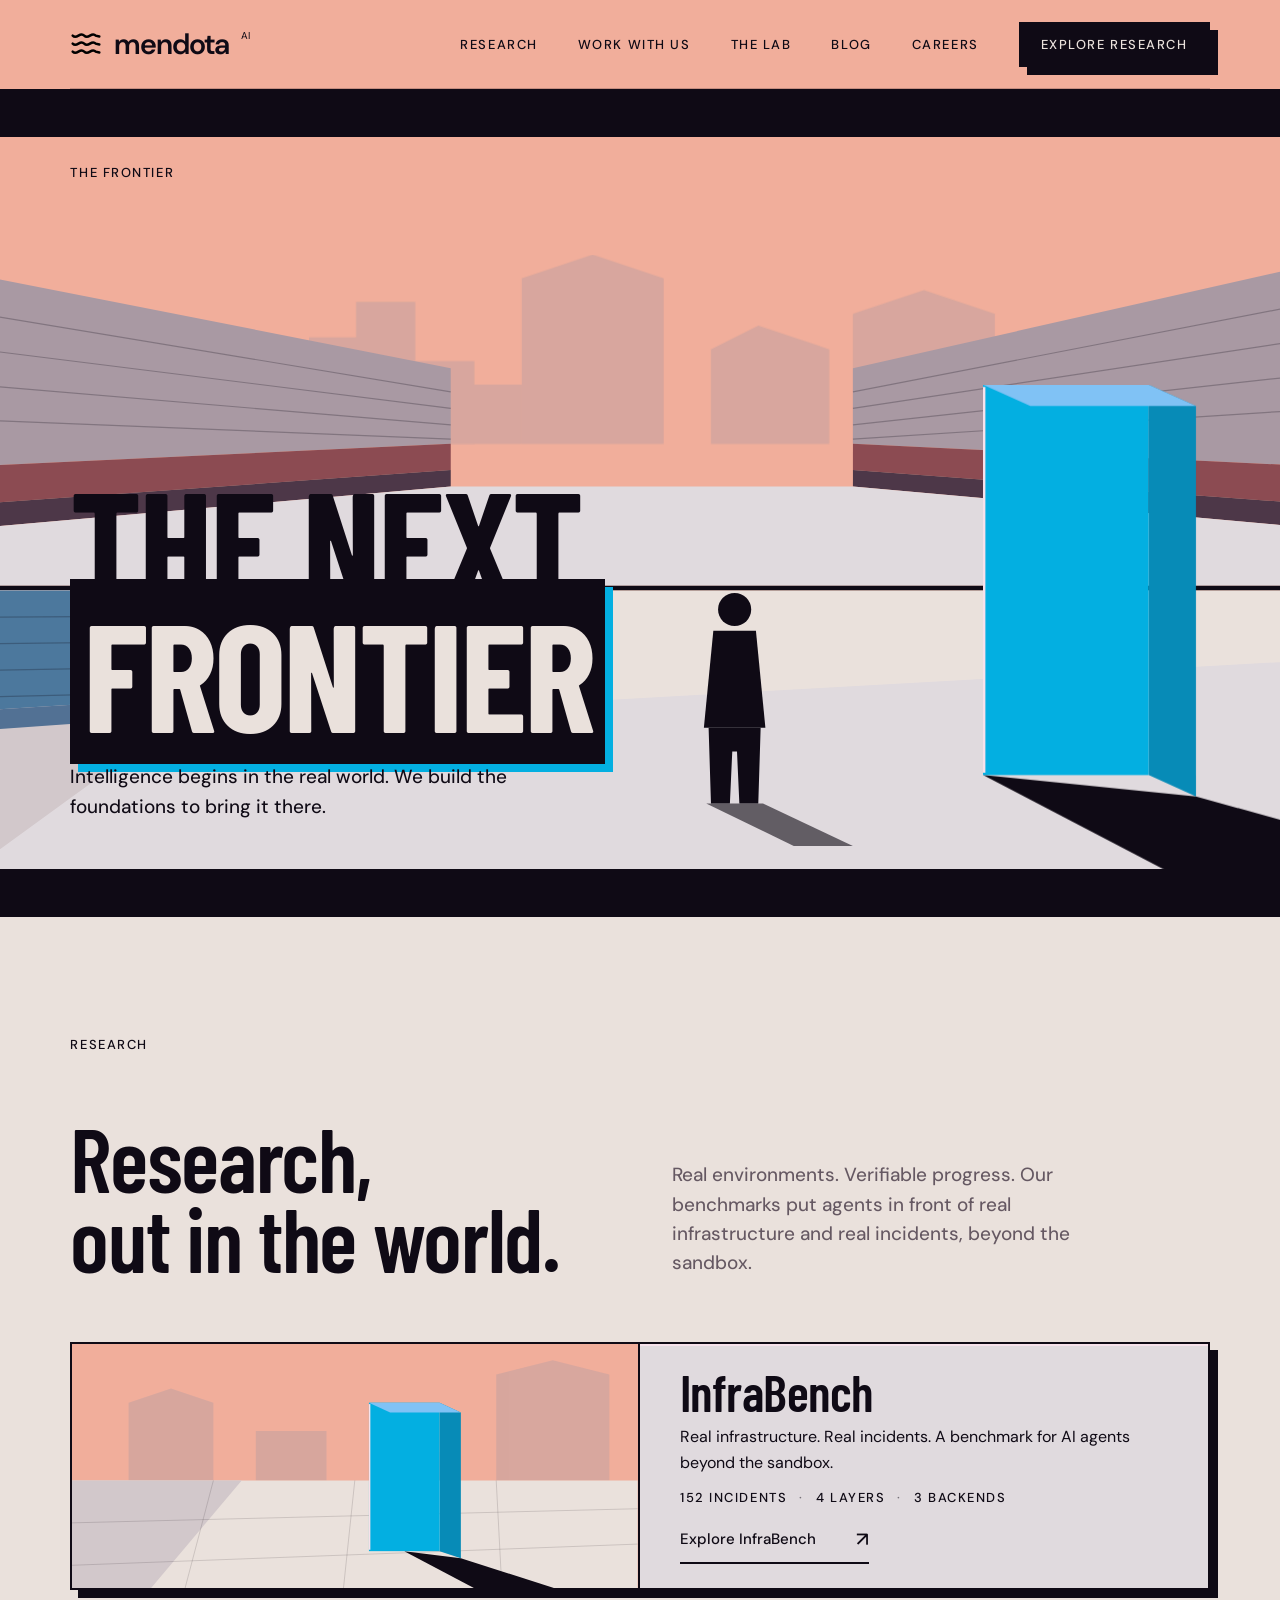
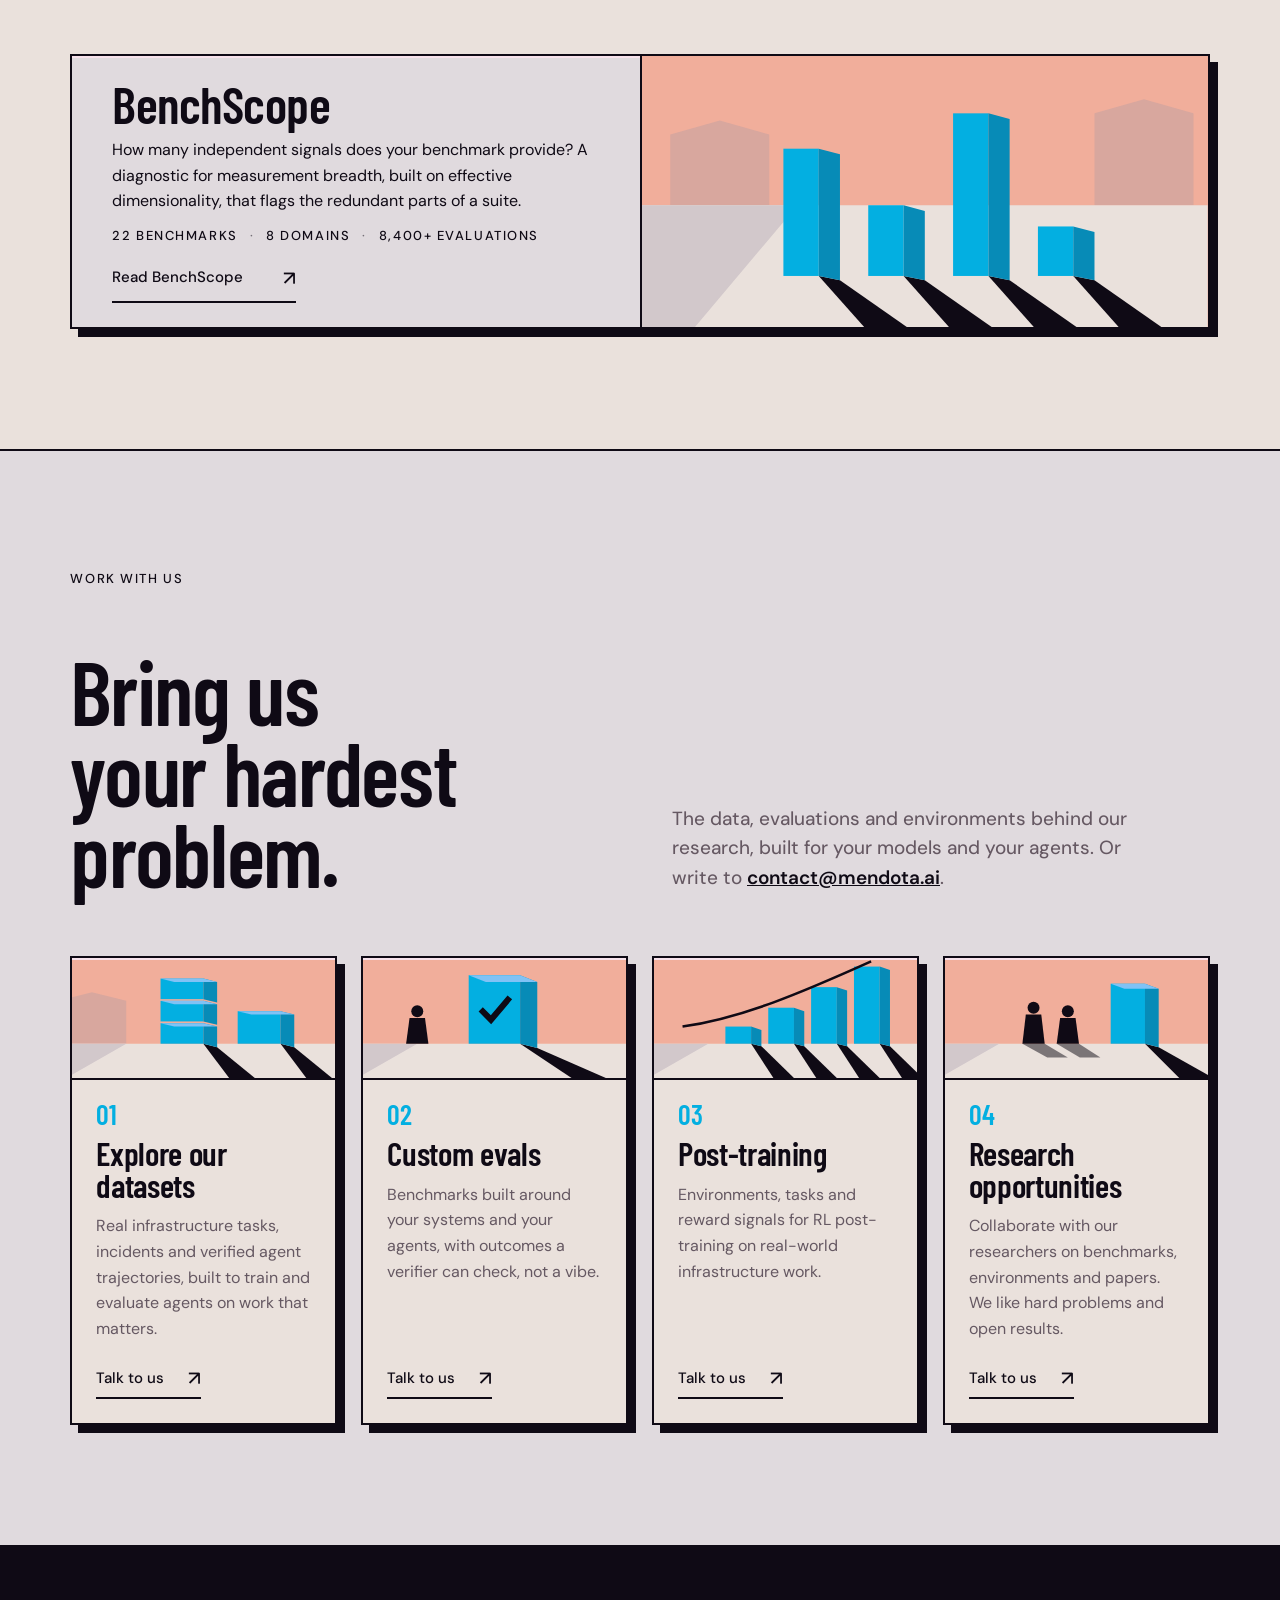
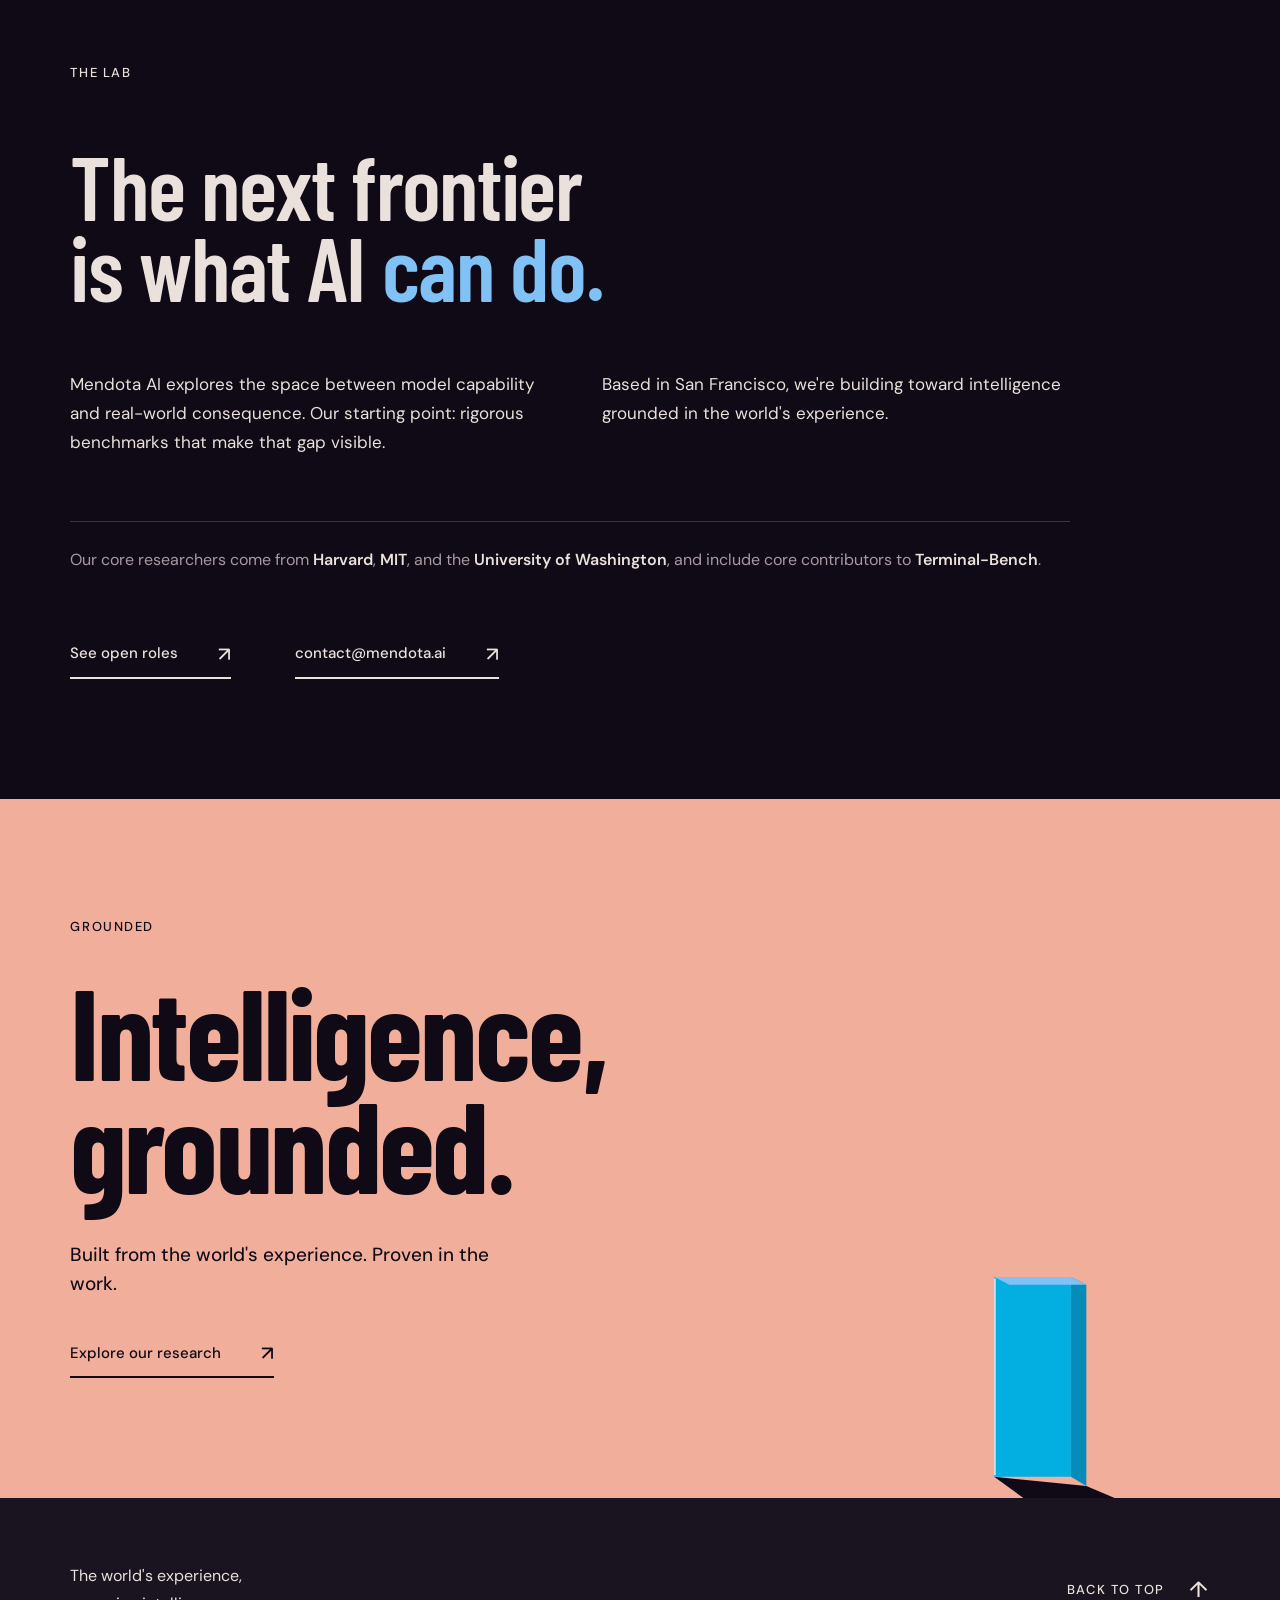
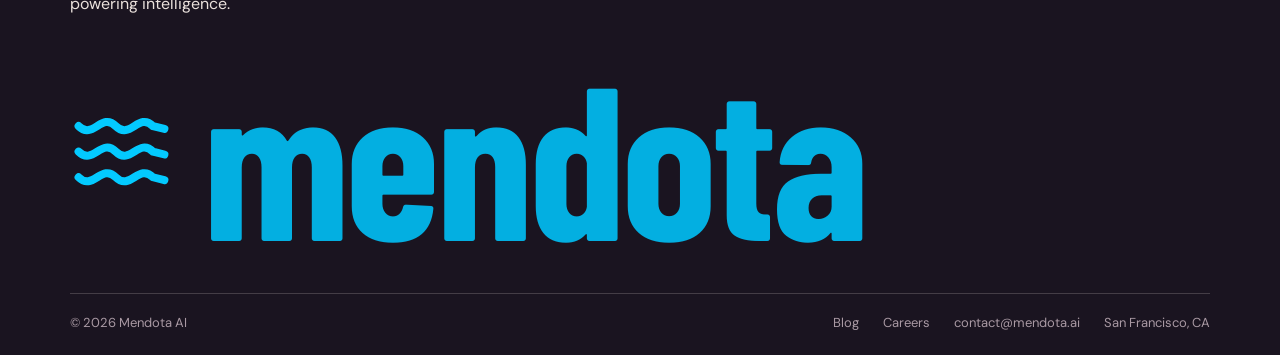
==== index.html @ 13564adf "Blog: add blog section with the Terminal-Bench 4 audit report Add /blog/ (index) and /blog/terminal-" ====
<!doctype html>
<html lang="en">
<head>
  <meta charset="utf-8"><meta name="viewport" content="width=device-width,initial-scale=1">
  <meta name="theme-color" content="#f1ae9b">
  <meta name="description" content="Mendota AI — the world's experience, powering intelligence. Research grounded in real tasks and verifiable outcomes.">
  <title>Mendota AI — The next frontier.</title><link rel="icon" href="logo.svg">
  <link rel="preconnect" href="https://fonts.googleapis.com"><link rel="preconnect" href="https://fonts.gstatic.com" crossorigin>
  <link href="https://fonts.googleapis.com/css2?family=Barlow+Condensed:wght@500;600;700&family=DM+Sans:wght@400;450;500;600&display=swap" rel="stylesheet">
  <link rel="stylesheet" href="styles.css?v=dusk-8"><script src="script.js?v=dusk-1" defer></script>
</head>
<body>
<a class="skip-link" href="#research">Skip to research</a>
<div style="width: 100%; min-height: 100%; background: var(--bone); color: var(--void); font-family: var(--font-sans); display: flex; flex-direction: column;">

  <header style="background: var(--sky); color: var(--void); padding: 0 var(--gutter);">
    <div class="md-header" style="max-width: 1600px; margin: 0 auto;">
      <a class="md-brand" href="#top" aria-label="Mendota AI home"><img src="logo.svg" alt="" width="36" height="32">mendota<span class="md-brand-ai">AI</span></a>
      <nav class="md-nav" aria-label="Main navigation"><a href="#research">Research</a><a href="#work">Work with us</a><a href="#lab">The lab</a><a href="blog/">Blog</a><a href="careers/">Careers</a><a class="md-nav-cta" href="#research"><span class="md-nav-cta-long">Explore </span>research</a></nav>
    </div>
  </header>

  <section class="md-scene" id="top" aria-label="Scene one · The frontier">
    <svg viewBox="0 0 1600 700" preserveAspectRatio="xMidYMid slice" aria-hidden="true">
      <g class="far" data-depth=".15">
        <polygon points="520,300 520,210 560,210 560,180 610,180 610,230 660,230 660,300"/>
        <polygon points="700,300 700,160 760,140 820,160 820,300"/>
        <polygon points="860,300 860,220 900,200 960,220 960,300"/>
        <polygon points="980,300 980,190 1040,170 1100,190 1100,300"/>
        <polygon points="1140,300 1140,240 1200,240 1200,300"/>
        <polygon points="640,300 640,250 700,250 700,300"/>
      </g>
      <polygon class="tier" points="0,110 640,236 640,300 0,330"/>
      <polygon class="tier-shade" points="0,330 640,300 640,322 0,368"/>
      <polygon class="tier-deep" points="0,368 640,322 640,336 0,392"/>
      <polygon class="tier" points="1600,96 980,236 980,300 1600,330"/>
      <polygon class="tier-shade" points="1600,330 980,300 980,322 1600,368"/>
      <polygon class="tier-deep" points="1600,368 980,322 980,336 1600,392"/>
      <g class="grid">
        <line x1="0" y1="150" x2="640" y2="256"/><line x1="0" y1="190" x2="640" y2="270"/><line x1="0" y1="230" x2="640" y2="284"/><line x1="0" y1="270" x2="640" y2="296"/>
        <line x1="1600" y1="136" x2="980" y2="256"/><line x1="1600" y1="176" x2="980" y2="270"/><line x1="1600" y1="216" x2="980" y2="284"/><line x1="1600" y1="256" x2="980" y2="296"/>
      </g>
      <polygon class="wall" points="0,392 640,336 980,336 1600,392 1600,420 0,420"/>
      <polygon class="ink" points="0,420 1600,420 1600,424 0,424"/>
      <polygon class="floor" points="0,424 1600,424 1600,700 0,700"/>
      <polygon class="floor-2" points="0,560 1600,470 1600,700 0,700"/>
      <polygon class="floor-shade" points="0,424 560,424 180,700 0,700"/>
      <polygon class="tile" points="0,424 330,424 330,520 0,540"/>
      <polygon class="tile-shade" points="0,540 330,520 330,536 0,560"/>
      <g class="grid"><line x1="0" y1="448" x2="330" y2="446"/><line x1="0" y1="472" x2="330" y2="468"/><line x1="0" y1="496" x2="330" y2="490"/><line x1="0" y1="520" x2="330" y2="512"/><line x1="82" y1="424" x2="82" y2="545"/><line x1="165" y1="424" x2="165" y2="530"/><line x1="247" y1="424" x2="247" y2="525"/></g>
      <g data-depth=".6"><polygon class="cast" points="1090,580 1270,598 1600,690 1320,700"/>
      <polygon class="mono-shade" points="1230,250 1270,268 1270,598 1230,580"/>
      <rect class="mono" x="1090" y="250" width="140" height="330"/>
      <polygon class="mono-lit" points="1090,250 1230,250 1270,268 1130,268"/>
      <line class="rim" x1="1091" y1="252" x2="1091" y2="578"/></g>
      <g class="ink"><circle cx="880" cy="440" r="14"/><polygon points="862,458 898,458 906,540 854,540"/><polygon points="858,540 902,540 900,604 884,604 882,560 878,560 876,604 860,604"/></g>
      <polygon class="cast" points="856,604 904,604 980,640 930,640" opacity=".6"/>
    </svg>
    <div class="md-scene-label"><span class="md-chapter"><span class="md-chapter-title" style="border-left: 0; padding-left: 0;">The frontier</span></span></div>
    <div class="md-scene-copy"><h1>The next<br><em>frontier</em></h1><p>Intelligence begins in the real world. We build the foundations to bring it there.</p></div>
  </section>

  <section id="research" aria-labelledby="research-title" style="padding: var(--space-6) var(--gutter); background: var(--bone);">
    <div style="max-width: 1600px; margin: 0 auto; display: flex; flex-direction: column; gap: var(--space-5);">
      <span class="md-chapter"><span class="md-chapter-title" style="border-left: 0; padding-left: 0;">Research</span></span>
      <div class="cols" style="align-items: end;">
        <h2 id="research-title" style="margin: 0; font-family: var(--font-display); font-size: clamp(48px, 7vw, 96px); line-height: .9; font-weight: 600; letter-spacing: -.015em;">Research,<br>out in the world.</h2>
        <p style="margin: 0; max-width: 460px; font-size: 19px; line-height: 1.55; font-weight: 450; color: var(--slate);">Real environments. Verifiable progress. Our benchmarks put agents in front of real infrastructure and real incidents, beyond the sandbox.</p>
      </div>
      <article class="md-card md-card-wide" style="display: grid; grid-template-columns: repeat(2, minmax(0, 1fr)); gap: 0; padding: 0; overflow: hidden;">
        <span class="md-card-rim"></span>
        <div style="background: var(--sky); border-right: 2px solid var(--line-strong); min-height: 240px; position: relative;">
          <svg viewBox="0 0 800 420" preserveAspectRatio="xMidYMid slice" aria-hidden="true" style="position: absolute; inset: 0; width: 100%; height: 100%;">
            <g class="far" style="fill: var(--slate-2); opacity: var(--haze);"><polygon points="80,230 80,120 140,100 200,120 200,230"/><polygon points="260,230 260,160 360,160 360,230"/><polygon points="600,230 600,80 680,60 760,80 760,230"/><polygon points="420,230 420,190 520,190 520,230"/></g>
            <polygon style="fill: var(--bone);" points="0,230 800,230 800,420 0,420"/>
            <polygon style="fill: var(--bone-3);" points="0,230 240,230 80,420 0,420"/>
            <g style="stroke: var(--void); stroke-opacity: .2; stroke-width: 1;"><line x1="0" y1="290" x2="800" y2="270"/><line x1="0" y1="350" x2="800" y2="320"/><line x1="200" y1="230" x2="150" y2="420"/><line x1="400" y1="230" x2="380" y2="420"/><line x1="600" y1="230" x2="610" y2="420"/></g>
            <polygon class="cast" style="fill: var(--cast);" points="470,330 550,340 800,420 640,420"/>
            <polygon style="fill: var(--blue-deep);" points="520,120 550,134 550,340 520,330"/>
            <rect style="fill: var(--blue);" x="420" y="120" width="100" height="210"/>
            <polygon style="fill: var(--blue-lit);" points="420,120 520,120 550,134 450,134"/>
            <line style="stroke: var(--rim); stroke-width: 2;" x1="421" y1="122" x2="421" y2="328"/>
          </svg>
        </div>
        <div style="padding: var(--space-3) var(--space-4); display: flex; flex-direction: column; justify-content: center; gap: 0;">
          <h3 style="margin: 0 0 8px; font-size: clamp(36px, 4vw, 52px);">InfraBench</h3>
          <p>Real infrastructure. Real incidents. A benchmark for AI agents beyond the sandbox.</p>
          <p class="md-facts" style="margin: 12px 0 16px;"><span>152 incidents</span><i>·</i><span>4 layers</span><i>·</i><span>3 backends</span></p>
          <a class="md-text-link" href="https://infraben.ch/" style="align-self: flex-start;">Explore InfraBench <span aria-hidden="true">↗&#xFE0E;</span></a>
        </div>
      </article>
      <article class="md-card md-card-wide md-card-flip" style="display: grid; grid-template-columns: repeat(2, minmax(0, 1fr)); gap: 0; padding: 0; overflow: hidden;">
        <span class="md-card-rim"></span>
        <div style="padding: var(--space-3) var(--space-4); display: flex; flex-direction: column; justify-content: center; gap: 0;">
          <h3 style="margin: 0 0 8px; font-size: clamp(36px, 4vw, 52px);">BenchScope</h3>
          <p>How many independent signals does your benchmark provide? A diagnostic for measurement breadth, built on effective dimensionality, that flags the redundant parts of a suite.</p>
          <p class="md-facts" style="margin: 12px 0 16px;"><span>22 benchmarks</span><i>·</i><span>8 domains</span><i>·</i><span>8,400+ evaluations</span></p>
          <a class="md-text-link" href="https://arxiv.org/abs/2603.29357" style="align-self: flex-start;">Read BenchScope <span aria-hidden="true">↗&#xFE0E;</span></a>
        </div>
        <div class="md-card-art" style="margin: 0; height: auto; min-height: 240px; border-bottom: 0; border-left: 2px solid var(--line-strong);">
          <svg viewBox="0 0 800 420" preserveAspectRatio="xMidYMid slice" aria-hidden="true" style="position: absolute; inset: 0;">
            <g class="far"><polygon points="40,230 40,130 110,110 180,130 180,230"/><polygon points="640,230 640,100 710,80 780,100 780,230"/></g>
            <polygon class="floor" points="0,230 800,230 800,420 0,420"/><polygon class="floor-shade" points="0,230 220,230 60,420 0,420"/>
            <polygon class="cast" points="250,330 280,336 400,420 330,420"/><rect class="mono" x="200" y="150" width="50" height="180"/><polygon class="mono-shade" points="250,150 280,158 280,336 250,330"/>
            <polygon class="cast" points="370,330 400,336 520,420 450,420"/><rect class="mono" x="320" y="230" width="50" height="100"/><polygon class="mono-shade" points="370,230 400,238 400,336 370,330"/>
            <polygon class="cast" points="490,330 520,336 640,420 570,420"/><rect class="mono" x="440" y="100" width="50" height="230"/><polygon class="mono-shade" points="490,100 520,108 520,336 490,330"/>
            <polygon class="cast" points="610,330 640,336 760,420 690,420"/><rect class="mono" x="560" y="260" width="50" height="70"/><polygon class="mono-shade" points="610,260 640,268 640,336 610,330"/>
          </svg>
        </div>
      </article>
    </div>
  </section>

  <section id="work" aria-labelledby="work-title" style="padding: var(--space-6) var(--gutter); background: var(--bone-2); border-top: 2px solid var(--line-strong);">
    <div style="max-width: 1600px; margin: 0 auto; display: flex; flex-direction: column; gap: var(--space-5);">
      <span class="md-chapter"><span class="md-chapter-title" style="border-left: 0; padding-left: 0;">Work with us</span></span>
      <div class="cols" style="align-items: end;">
        <h2 id="work-title" style="margin: 0; font-family: var(--font-display); font-size: clamp(48px, 7vw, 96px); line-height: .9; font-weight: 600; letter-spacing: -.015em;">Bring us<br>your hardest problem.</h2>
        <p style="margin: 0; max-width: 460px; font-size: 19px; line-height: 1.55; font-weight: 450; color: var(--slate);">The data, evaluations and environments behind our research, built for your models and your agents. Or write to <a href="mailto:contact@mendota.ai" style="color: var(--void); font-weight: 600;">contact@mendota.ai</a>.</p>
      </div>
      <div class="offers">
        <a class="md-card offer" href="contact/?topic=datasets">
          <div class="md-card-art offer-art"><svg viewBox="0 0 400 140" preserveAspectRatio="xMidYMid slice" aria-hidden="true"><g class="far"><polygon points="30,100 30,50 70,40 110,50 110,100"/></g><polygon class="floor" points="0,100 400,100 400,140 0,140"/><polygon class="floor-shade" points="0,100 110,100 40,140 0,140"/>
  <g><polygon class="cast" points="200,100 216,104 260,140 230,140"/><rect class="mono" x="150" y="76" width="50" height="24"/><polygon class="mono-shade" points="200,76 216,80 216,104 200,100"/><polygon class="mono-lit" points="150,76 200,76 216,80 166,80"/>
  <rect class="mono" x="150" y="50" width="50" height="24"/><polygon class="mono-shade" points="200,50 216,54 216,78 200,74"/><polygon class="mono-lit" points="150,50 200,50 216,54 166,54"/>
  <rect class="mono" x="150" y="24" width="50" height="24"/><polygon class="mono-shade" points="200,24 216,28 216,52 200,48"/><polygon class="mono-lit" points="150,24 200,24 216,28 166,28"/>
  <polygon class="cast" points="290,100 306,104 350,140 320,140"/><rect class="mono" x="240" y="62" width="50" height="38"/><polygon class="mono-shade" points="290,62 306,66 306,104 290,100"/><polygon class="mono-lit" points="240,62 290,62 306,66 256,66"/></g></svg></div>
          <span class="md-card-rim"></span>
          <span class="offer-no">01</span>
          <h3>Explore our datasets</h3>
          <p>Real infrastructure tasks, incidents and verified agent trajectories, built to train and evaluate agents on work that matters.</p>
          <span class="offer-go">Talk to us <span aria-hidden="true">↗&#xFE0E;</span></span>
        </a>
        <a class="md-card offer" href="contact/?topic=evals">
          <div class="md-card-art offer-art"><svg viewBox="0 0 400 140" preserveAspectRatio="xMidYMid slice" aria-hidden="true"><polygon class="floor" points="0,100 400,100 400,140 0,140"/><polygon class="floor-shade" points="0,100 110,100 40,140 0,140"/>
  <polygon class="cast" points="230,100 250,105 330,140 290,140"/><rect class="mono" x="170" y="20" width="60" height="80"/><polygon class="mono-shade" points="230,20 250,28 250,105 230,100"/><polygon class="mono-lit" points="170,20 230,20 250,28 190,28"/>
  <path style="fill:none;stroke:var(--void);stroke-width:7" d="M184 60 L196 72 L218 46"/>
  <g class="ink"><circle cx="110" cy="62" r="7"/><polygon points="101,70 119,70 123,100 97,100"/></g></svg></div>
          <span class="md-card-rim"></span>
          <span class="offer-no">02</span>
          <h3>Custom evals</h3>
          <p>Benchmarks built around your systems and your agents, with outcomes a verifier can check, not a vibe.</p>
          <span class="offer-go">Talk to us <span aria-hidden="true">↗&#xFE0E;</span></span>
        </a>
        <a class="md-card offer" href="contact/?topic=post-training">
          <div class="md-card-art offer-art"><svg viewBox="0 0 400 140" preserveAspectRatio="xMidYMid slice" aria-hidden="true"><polygon class="floor" points="0,100 400,100 400,140 0,140"/><polygon class="floor-shade" points="0,100 110,100 40,140 0,140"/>
  <polygon class="cast" points="160,100 172,103 210,140 186,140"/><rect class="mono" x="130" y="80" width="30" height="20"/><polygon class="mono-shade" points="160,80 172,84 172,103 160,100"/>
  <polygon class="cast" points="210,100 222,103 260,140 236,140"/><rect class="mono" x="180" y="58" width="30" height="42"/><polygon class="mono-shade" points="210,58 222,62 222,103 210,100"/>
  <polygon class="cast" points="260,100 272,103 310,140 286,140"/><rect class="mono" x="230" y="34" width="30" height="66"/><polygon class="mono-shade" points="260,34 272,38 272,103 260,100"/>
  <polygon class="cast" points="310,100 322,103 360,140 336,140"/><rect class="mono" x="280" y="10" width="30" height="90"/><polygon class="mono-shade" points="310,10 322,14 322,103 310,100"/>
  <path style="fill:none;stroke:var(--void);stroke-width:3" d="M80 80 C 150 70, 220 40, 300 4"/></svg></div>
          <span class="md-card-rim"></span>
          <span class="offer-no">03</span>
          <h3>Post-training</h3>
          <p>Environments, tasks and reward signals for RL post-training on real-world infrastructure work.</p>
          <span class="offer-go">Talk to us <span aria-hidden="true">↗&#xFE0E;</span></span>
        </a>
        <a class="md-card offer" href="contact/?topic=research">
          <div class="md-card-art offer-art"><svg viewBox="0 0 400 140" preserveAspectRatio="xMidYMid slice" aria-hidden="true"><polygon class="floor" points="0,100 400,100 400,140 0,140"/><polygon class="floor-shade" points="0,100 110,100 40,140 0,140"/>
  <polygon class="cast" points="280,100 296,104 360,140 320,140"/><rect class="mono" x="240" y="30" width="40" height="70"/><polygon class="mono-shade" points="280,30 296,36 296,104 280,100"/><polygon class="mono-lit" points="240,30 280,30 296,36 256,36"/>
  <g class="ink"><circle cx="150" cy="58" r="7"/><polygon points="141,66 159,66 163,100 137,100"/><circle cx="190" cy="62" r="7"/><polygon points="181,70 199,70 203,100 177,100"/></g>
  <polygon class="cast" points="137,100 163,100 190,116 166,116" opacity=".5"/><polygon class="cast" points="177,100 203,100 228,116 204,116" opacity=".5"/></svg></div>
          <span class="md-card-rim"></span>
          <span class="offer-no">04</span>
          <h3>Research opportunities</h3>
          <p>Collaborate with our researchers on benchmarks, environments and papers. We like hard problems and open results.</p>
          <span class="offer-go">Talk to us <span aria-hidden="true">↗&#xFE0E;</span></span>
        </a>
      </div>
    </div>
  </section>

  <section class="night" id="lab" aria-labelledby="lab-title" style="padding: var(--space-6) var(--gutter); background: var(--bone); color: var(--void);">
    <div style="max-width: 1600px; margin: 0 auto; display: flex; flex-direction: column; gap: var(--space-5);">
      <span class="md-chapter"><span class="md-chapter-title" style="border-left: 0; padding-left: 0;">The lab</span></span>
      <h2 id="lab-title" style="margin: 0; max-width: 1000px; font-family: var(--font-display); font-size: clamp(48px, 7vw, 96px); line-height: .9; font-weight: 600; letter-spacing: -.015em;">The next frontier<br>is what AI <span style="color: var(--blue-lit);">can do.</span></h2>
      <div class="cols" style="max-width: 1000px;">
        <p style="margin: 0; font-size: 17px; line-height: 1.7;">Mendota AI explores the space between model capability and real-world consequence. Our starting point: rigorous benchmarks that make that gap visible.</p>
        <p style="margin: 0; font-size: 17px; line-height: 1.7;">Based in San Francisco, we're building toward intelligence grounded in the world's experience.</p>
      </div>
      <div style="max-width: 1000px; border-top: 1px solid var(--line); padding-top: var(--space-3);">
        <p style="margin: 0; font-size: 16px; line-height: 1.8; color: var(--slate);">Our core researchers come from <strong style="color: var(--void); font-weight: 600;">Harvard</strong>, <strong style="color: var(--void); font-weight: 600;">MIT</strong>, and the <strong style="color: var(--void); font-weight: 600;">University of Washington</strong>, and include core contributors to <strong style="color: var(--void); font-weight: 600;">Terminal-Bench</strong>.</p>
      </div>
      <div class="link-row"><a class="md-text-link" href="careers/">See open roles <span aria-hidden="true">↗&#xFE0E;</span></a><a class="md-text-link" href="mailto:contact@mendota.ai">contact@mendota.ai <span aria-hidden="true">↗&#xFE0E;</span></a></div>
    </div>
  </section>

  <section id="grounded" aria-labelledby="grounded-title" style="padding: var(--space-6) var(--gutter); background: var(--sky); color: var(--void); position: relative; overflow: hidden;">
    <div style="max-width: 1600px; margin: 0 auto; display: flex; flex-direction: column; gap: var(--space-4); position: relative;">
      <span class="md-chapter"><span class="md-chapter-title" style="border-left: 0; padding-left: 0;">Grounded</span></span>
      <h2 id="grounded-title" style="margin: 0; font-family: var(--font-display); font-size: clamp(64px, 10vw, 140px); line-height: .88; font-weight: 700; letter-spacing: -.02em;">Intelligence,<br>grounded.</h2>
      <p style="margin: 0; max-width: 460px; font-size: 19px; line-height: 1.55; font-weight: 450;">Built from the world's experience. Proven in the work.</p>
      <a class="md-text-link" href="#research" style="align-self: flex-start; border-color: var(--void);">Explore our research <span aria-hidden="true">↗&#xFE0E;</span></a>
    </div>
    <svg viewBox="0 0 400 400" aria-hidden="true" style="position: absolute; right: var(--gutter); bottom: -40px; width: clamp(160px, 24vw, 360px); height: auto;">
      <polygon style="fill: var(--void);" points="120,320 240,332 400,400 230,400"/>
      <polygon style="fill: var(--blue-deep);" points="220,60 240,70 240,332 220,320"/>
      <rect style="fill: var(--blue);" x="120" y="60" width="100" height="260"/>
      <polygon style="fill: var(--blue-lit);" points="120,60 220,60 240,70 140,70"/>
      <line style="stroke: var(--rim); stroke-width: 2;" x1="121" y1="62" x2="121" y2="318"/>
    </svg>
  </section>

  <footer style="background: var(--void-2); color: var(--bone-text); padding: var(--space-5) var(--gutter) var(--space-3);">
    <div style="max-width: 1600px; margin: 0 auto; display: flex; flex-direction: column; gap: var(--space-4);">
      <div style="display: flex; flex-wrap: wrap; justify-content: space-between; align-items: center; gap: var(--space-3);">
        <p style="margin: 0; font-size: 16px; line-height: 1.7;">The world's experience,<br>powering intelligence.</p>
        <a href="#top" style="display: inline-flex; align-items: center; gap: 24px; font-size: 13px; font-weight: 500; letter-spacing: .12em; text-transform: uppercase; text-decoration: none;">Back to top <span aria-hidden="true" style="font-size: 22px;">↑</span></a>
      </div>
      <a class="footer-mark" href="#top" aria-label="Mendota AI home" style="display: flex; align-items: center; gap: 30px; width: max-content; max-width: 100%; font-family: var(--font-display); font-size: clamp(80px, 17vw, 260px); line-height: .9; font-weight: 700; letter-spacing: -.02em; color: var(--blue); text-decoration: none;"><img src="logo.svg" alt="" width="36" height="32" style="width: clamp(44px, 8vw, 120px); height: auto; filter: brightness(0) saturate(100%) invert(63%) sepia(75%) saturate(2160%) hue-rotate(152deg) brightness(99%) contrast(104%);">mendota</a>
      <div style="display: flex; flex-wrap: wrap; justify-content: space-between; gap: 16px; border-top: 1px solid #eae1dc33; padding-top: 20px; font-size: 13px; color: var(--slate-2);"><span>© 2026 Mendota AI</span><span class="footer-links"><a href="blog/">Blog</a><a href="careers/">Careers</a><a href="mailto:contact@mendota.ai">contact@mendota.ai</a><span>San Francisco, CA</span></span></div>
    </div>
  </footer>

</div>
</body></html>
---- styles.css ----
/* Mendota AI — 04 · Dusk. Tokens from the design system, then its components, then this page. */
body{margin:0}
:root{--bone:#eae1dc;--bone-2:#e0dade;--bone-3:#d2c8cb;--void:#0f0a15;--bone-text:#eae1dc;--void-2:#1a1420;--slate:#655862;--slate-2:#a999a3;--sky:#f1ae9b;--sky-2:#cfb1b0;--maroon:#8c4b52;--maroon-2:#4d3748;--steel:#4c789d;--steel-2:#527194;--blue:#03afe1;--blue-lit:#80c2f5;--blue-deep:#078bb7;--rim:#f7e2eb;--cast:#0f0a15;--line:#0f0a1533;--line-strong:#0f0a15;--space-1:8px;--space-2:16px;--space-3:24px;--space-4:40px;--space-5:64px;--space-6:120px;--gutter:clamp(24px,5.5vw,100px);--header-height:88px;--letterbox:48px;--focus-offset:4px;--radius-none:0;--shadow-cel:8px 8px 0 #0f0a15;--shadow-cel-lg:16px 16px 0 #0f0a15;--hover-fade:.6;--haze:.35;--font-display:"Barlow Condensed","Arial Narrow",sans-serif;--font-sans:"DM Sans",Arial,sans-serif;--gutter-x:var(--gutter)}
a{color:inherit}a:hover{color:#03afe1}
.md-scene{height:clamp(640px,92vh,860px)}
.md-scene-copy h1{font-size:clamp(64px,11vw,160px)}
.night{--bone:#0f0a15;--bone-2:#1a1420;--bone-3:#2a2230;--void:#eae1dc;--slate:#a999a3;--slate-2:#655862;--sky:#8c4b52;--sky-2:#4d3748;--cast:#03afe1;--line:#eae1dc33;--line-strong:#eae1dc;--shadow-cel:8px 8px 0 #03afe1;--shadow-cel-lg:16px 16px 0 #03afe1}
.cols{display:grid;grid-template-columns:repeat(2,minmax(0,1fr));gap:64px}
@media(max-width:800px){.cols{grid-template-columns:repeat(1,minmax(0,1fr));gap:32px}.md-card-wide{grid-template-columns:repeat(1,minmax(0,1fr))!important}.md-nav>a:not(.md-nav-cta){display:none}.footer-mark{font-size:22vw!important}}

/* ---- design-system components ---- */
/* Mendota AI — Dusk. Hand-written static components; every colour reads a token, every surface is cel-shaded: a lit face, a shadow face, a hard offset shadow, no gradients, no blur, no radius. */
body{margin:0;background:var(--bone);color:var(--void);font-family:var(--font-sans,"DM Sans",Arial,sans-serif);-webkit-font-smoothing:antialiased}
.md-stage{padding:24px 32px;box-sizing:border-box;position:relative}
.md-stage.is-void{background:var(--void-2);color:var(--bone-text)}
.md-stage.is-sky{background:var(--sky);color:var(--void)}
.md-stage a:focus-visible,.md-stage button:focus-visible,.md-stage summary:focus-visible{outline:2px solid currentColor;outline-offset:var(--focus-offset,4px)}
::selection{background:var(--blue);color:var(--void)}

/* BrandLockup */
.md-brand{display:inline-flex;align-items:center;gap:12px;font-size:29px;font-weight:600;letter-spacing:-1px;line-height:1;color:inherit;text-decoration:none}
.md-brand img{width:32px;height:29px;filter:brightness(0) invert(var(--logo-invert,0))}
.md-brand.is-light img{--logo-invert:1}
.md-brand-ai{font-size:10px;font-weight:400;letter-spacing:0;align-self:flex-start;margin-top:1px}

/* ChapterLabel */
.md-chapter{display:inline-flex;align-items:baseline;gap:var(--space-2,16px);font-family:var(--font-sans);text-transform:uppercase}
.md-chapter-no{font-family:var(--font-display,"Barlow Condensed",sans-serif);font-size:28px;line-height:1;font-weight:500;letter-spacing:.08em}
.md-chapter-no b{color:var(--blue);font-weight:inherit}
.md-chapter-title{font-size:13px;line-height:1.2;font-weight:500;letter-spacing:.12em;padding-left:var(--space-2,16px);border-left:2px solid currentColor}

/* TextLink */
.md-text-link{display:inline-flex;align-items:center;gap:var(--space-4,40px);border-bottom:2px solid currentColor;padding:0 0 8px;font-size:15px;line-height:1.5;font-weight:500;color:inherit;text-decoration:none;transition:color .15s}
.md-text-link span{font-size:20px;transition:transform .25s}
.md-text-link:hover{color:var(--blue)}
.md-text-link:hover span{transform:translate(3px,-3px)}
.md-stage.is-sky .md-text-link:hover{color:var(--void);border-color:var(--blue)}

/* SiteHeader */
.md-header{height:var(--header-height,88px);display:flex;align-items:center;justify-content:space-between;position:relative;border-bottom:1px solid var(--line)}
.md-nav{display:flex;align-items:center;gap:var(--space-4,40px);font-size:13px;font-weight:500;letter-spacing:.12em;text-transform:uppercase}
.md-nav>a{padding:12px 0;color:inherit;text-decoration:none;position:relative}
.md-nav>a:hover{opacity:var(--hover-fade,.6)}
.md-nav>a[aria-current]{opacity:1}
.md-nav>a[aria-current]::after{content:'';position:absolute;left:0;right:0;bottom:6px;height:2px;background:var(--blue)}
.md-nav>.md-nav-cta{padding:12px 20px;background:var(--void);color:var(--bone);box-shadow:var(--shadow-cel);border:2px solid var(--line-strong)}
.md-nav>.md-nav-cta:hover{opacity:1;background:var(--blue);color:var(--void);border-color:var(--blue)}
.md-stage.is-void .md-nav>.md-nav-cta{background:var(--blue);color:#0f0a15;border-color:var(--blue);box-shadow:8px 8px 0 var(--blue-deep)}

/* SceneCard */
.md-card{position:relative;background:var(--bone-2);color:var(--void);border:2px solid var(--line-strong);box-shadow:var(--shadow-cel);padding:var(--space-3,24px);box-sizing:border-box}
.md-card.is-void{background:var(--void-2);color:var(--bone-text)}
.md-card.is-steel{background:var(--steel);color:var(--bone-text)}
.md-card.is-sky{background:var(--sky);color:var(--void)}
.md-card-rim{position:absolute;left:0;top:0;right:0;height:2px;background:var(--rim)}
.md-card h3{margin:0 0 12px;font-family:var(--font-display,"Barlow Condensed",sans-serif);font-size:clamp(40px,5vw,64px);line-height:.95;font-weight:600;letter-spacing:-.01em}
.md-card p{margin:0;font-size:16px;line-height:1.6}
.md-card .md-facts{margin:16px 0 24px;font-size:13px;font-weight:500;letter-spacing:.12em;text-transform:uppercase;display:flex;gap:12px;flex-wrap:wrap}
.md-card .md-facts span{white-space:nowrap}.md-card .md-facts i{font-style:normal;opacity:.5}
.md-card-art{margin:-24px -24px 20px;height:160px;position:relative;overflow:hidden;background:var(--sky);border-bottom:2px solid var(--line-strong)}
.md-card-art svg{display:block;width:100%;height:100%}
.md-card-art .far{fill:var(--slate-2);opacity:var(--haze,.35)}
.md-card-art .floor{fill:var(--bone)}
.md-card-art .floor-shade{fill:var(--bone-3)}
.md-card-art .mono{fill:var(--blue)}
.md-card-art .mono-shade{fill:var(--blue-deep)}
.md-card-art .ink{fill:var(--void)}
.md-card-art .cast{fill:var(--cast)}

/* SceneHero */
.md-scene{position:relative;background:var(--sky);color:var(--void);overflow:hidden}
.md-scene::before,.md-scene::after{content:'';position:absolute;left:0;right:0;height:var(--letterbox,48px);background:#0f0a15;z-index:3}
.md-scene::before{top:0}.md-scene::after{bottom:0}
.md-scene svg{display:block;width:100%;height:100%}
.md-scene .far{fill:var(--slate-2);opacity:var(--haze,.35)}
.md-scene .tier{fill:var(--slate-2)}
.md-scene .tier-shade{fill:var(--maroon)}
.md-scene .tier-deep{fill:var(--maroon-2)}
.md-scene .floor{fill:var(--bone)}
.md-scene .floor-2{fill:var(--bone-2)}
.md-scene .floor-shade{fill:var(--bone-3)}
.md-scene .wall{fill:var(--bone-2)}
.md-scene .tile{fill:var(--steel)}
.md-scene .tile-shade{fill:var(--steel-2)}
.md-scene .ink{fill:var(--void)}
.md-scene .cast{fill:var(--cast)}
.md-scene .mono{fill:var(--blue)}
.md-scene .mono-shade{fill:var(--blue-deep)}
.md-scene .mono-lit{fill:var(--blue-lit)}
.md-scene .rim{stroke:var(--rim);stroke-width:2;fill:none}
.md-scene .outline{stroke:var(--line-strong);stroke-width:2;fill:none}
.md-scene .grid{stroke:var(--void);stroke-opacity:.25;stroke-width:1}
.md-scene-copy{position:absolute;left:var(--gutter-x,64px);bottom:calc(var(--letterbox,48px) + 48px);z-index:2;max-width:640px}
.md-scene-copy h1{margin:0;font-family:var(--font-display,"Barlow Condensed",sans-serif);font-size:clamp(72px,12vw,160px);line-height:.86;font-weight:700;letter-spacing:-.02em;text-transform:uppercase}
.md-scene-copy h1 em{font-style:normal;color:var(--bone);background:var(--void);padding:0 .08em;box-shadow:8px 8px 0 var(--blue)}
.md-scene-copy p{margin:24px 0 0;max-width:460px;font-size:19px;line-height:1.55;font-weight:450}
.md-scene-label{position:absolute;top:calc(var(--letterbox,48px) + 24px);left:var(--gutter-x,64px);z-index:2}


/* ---- page ---- */
.skip-link{position:absolute;z-index:30;top:10px;left:12px;background:var(--bone);color:var(--void);padding:14px;transform:translateY(-150%)}.skip-link:focus{transform:none}
.md-scene [data-depth]{will-change:transform}
.md-nav-cta{white-space:nowrap}

.footer-links{display:flex;flex-wrap:wrap;gap:8px 24px}.footer-links a{text-decoration:none}.footer-links a:hover{color:var(--blue)}
.link-row{display:flex;flex-wrap:wrap;gap:var(--space-3) var(--space-5)}

/* ---- careers ---- */
.page-hero{background:var(--sky);color:var(--void);padding:var(--space-5) var(--gutter) var(--space-6);position:relative;overflow:hidden;border-top:var(--letterbox) solid #0f0a15}
.page-hero h1{margin:var(--space-4) 0 0;font-family:var(--font-display);font-size:clamp(64px,10vw,140px);line-height:.88;font-weight:700;letter-spacing:-.02em;text-transform:uppercase}
.page-hero h1 em{font-style:normal;color:var(--bone);background:var(--void);padding:0 .08em;box-shadow:8px 8px 0 var(--blue)}
.page-hero p{margin:var(--space-4) 0 0;max-width:520px;font-size:19px;line-height:1.55;font-weight:450}
.roles{list-style:none;margin:0;padding:0;border-top:2px solid var(--line-strong)}
.role{border-bottom:2px solid var(--line-strong)}
.role a{display:grid;grid-template-columns:minmax(0,2.2fr) minmax(0,1fr) minmax(0,1.2fr) auto;align-items:center;gap:var(--space-3);padding:var(--space-4) var(--space-3);color:inherit;text-decoration:none;transition:background .15s,color .15s}
.role h3{margin:0;font-family:var(--font-display);font-size:clamp(36px,4vw,56px);line-height:.95;font-weight:600;letter-spacing:-.01em}
.role .meta{font-size:13px;font-weight:500;letter-spacing:.12em;text-transform:uppercase}
.role .apply,.apply-form .apply,.jd-side .apply,.jd-hero-apply{display:inline-flex;align-items:center;gap:16px;padding:12px 20px;background:var(--void);color:var(--bone);border:2px solid var(--line-strong);box-shadow:var(--shadow-cel);font-size:13px;font-weight:500;letter-spacing:.12em;text-transform:uppercase;white-space:nowrap;transition:transform .15s,box-shadow .15s}
.role a:hover{background:var(--bone-2);color:var(--void)}
.role a:hover .apply{background:var(--blue);color:var(--void);border-color:var(--blue);transform:translate(-2px,-2px);box-shadow:10px 10px 0 var(--void)}
.role a:focus-visible{outline:2px solid var(--blue);outline-offset:-4px}

/* work with us */
.offers{display:grid;grid-template-columns:repeat(4,minmax(0,1fr));gap:var(--space-3)}
.offer{display:flex;flex-direction:column;color:var(--void);text-decoration:none;background:var(--bone);transition:transform .15s,box-shadow .15s}
.offer:hover{color:var(--void);transform:translate(-3px,-3px);box-shadow:11px 11px 0 var(--blue)}
.offer:focus-visible{outline:2px solid var(--blue);outline-offset:4px}
.offer-art{height:120px}
.md-card-art .mono-lit{fill:var(--blue-lit)}
.offer-no{font-family:var(--font-display);font-size:28px;line-height:1;font-weight:600;color:var(--blue)}
.md-card.offer h3{margin:10px 0 12px;font-size:clamp(30px,2.6vw,40px)}
.md-card.offer p{flex:1;color:var(--slate)}
.offer-go{margin-top:var(--space-3);align-self:flex-start;display:inline-flex;align-items:center;gap:24px;border-bottom:2px solid currentColor;padding-bottom:6px;font-size:15px;font-weight:500}
.offer-go span{font-size:20px;transition:transform .25s}
.offer:hover .offer-go{color:var(--blue)}
.offer:hover .offer-go span{transform:translate(3px,-3px)}
@media(max-width:1100px){.offers{grid-template-columns:repeat(2,minmax(0,1fr))}}

/* apply form */
.apply-wrap{max-width:1600px;margin:0 auto;display:grid;grid-template-columns:minmax(0,1fr) minmax(0,1.3fr);gap:var(--space-5);align-items:start}
.apply-intro h2{margin:var(--space-4) 0 0;font-family:var(--font-display);font-size:clamp(48px,7vw,96px);line-height:.9;font-weight:600;letter-spacing:-.015em}
.apply-intro p{margin:var(--space-3) 0 0;max-width:420px;font-size:17px;line-height:1.7;color:var(--slate)}
.apply-intro p a{color:var(--void);font-weight:600}
.apply-form{display:flex;flex-direction:column;gap:var(--space-3);padding:var(--space-4);background:var(--bone)}
.field-row{display:grid;grid-template-columns:repeat(2,minmax(0,1fr));gap:var(--space-3)}
.field{display:flex;flex-direction:column;gap:10px}
.field>span{font-size:13px;font-weight:500;letter-spacing:.12em;text-transform:uppercase}
.field>span em{font-style:normal;text-transform:none;letter-spacing:0;color:var(--slate);font-weight:450;margin-left:6px}
.field input,.field select,.field textarea{font:inherit;font-size:16px;color:var(--void);background:var(--bone-2);border:2px solid var(--line-strong);border-radius:0;padding:14px 16px;box-sizing:border-box;width:100%;appearance:none;-webkit-appearance:none}
.field select{background-image:linear-gradient(45deg,transparent 50%,var(--void) 50%),linear-gradient(135deg,var(--void) 50%,transparent 50%);background-position:calc(100% - 22px) 50%,calc(100% - 16px) 50%;background-size:6px 6px;background-repeat:no-repeat;padding-right:44px}
.field textarea{resize:vertical;min-height:120px}
.field input:focus,.field select:focus,.field textarea:focus{outline:none;border-color:var(--blue);box-shadow:4px 4px 0 var(--blue)}
.field [aria-invalid="true"]{border-color:var(--maroon);box-shadow:4px 4px 0 var(--maroon)}
.hp{position:absolute;left:-9999px;width:1px;height:1px;overflow:hidden}
.form-foot{display:flex;flex-wrap:wrap;align-items:center;gap:var(--space-3);margin-top:8px}
.apply-form .apply{cursor:pointer;font-family:inherit}
.apply-form .apply:hover{background:var(--blue);color:var(--void);border-color:var(--blue)}
.apply-form .apply:disabled{opacity:.6;cursor:progress}
.form-status{margin:0;font-size:15px;line-height:1.5}
.form-status.is-error{color:var(--maroon)}
.apply-done h3{margin:0 0 12px;font-family:var(--font-display);font-size:clamp(36px,4vw,56px);line-height:.95;font-weight:600}
.apply-done p{margin:0;font-size:17px;line-height:1.7}

/* job description */
.jd-hero{padding-top:var(--space-4);padding-bottom:var(--space-5)}
.jd-hero h1{margin-top:var(--space-4);font-size:clamp(56px,8vw,120px)}
.jd-paren{color:var(--maroon)}
.jd-back{font-size:13px;font-weight:500;letter-spacing:.12em;text-transform:uppercase;text-decoration:none}
.jd-back:hover{color:var(--void);opacity:var(--hover-fade)}
.jd-meta{display:flex;flex-wrap:wrap;gap:8px 14px;font-size:13px!important;font-weight:500!important;letter-spacing:.12em;text-transform:uppercase}
.jd-meta i{font-style:normal;opacity:.5}
.jd-wrap{max-width:1600px;margin:0 auto;display:grid;grid-template-columns:minmax(0,1.6fr) minmax(0,1fr);gap:var(--space-6);align-items:start}
.jd-body{max-width:760px}
.jd-lede{margin:0 0 var(--space-5);font-family:var(--font-display);font-size:clamp(30px,3.2vw,44px);line-height:1.08;font-weight:600;letter-spacing:-.005em}
.jd-sec{border-top:2px solid var(--line-strong);padding:var(--space-3) 0 var(--space-4)}
.jd-sec h2{margin:0 0 var(--space-2);font-size:13px;font-weight:500;letter-spacing:.12em;text-transform:uppercase}
.jd-sec p{margin:0;font-size:17px;line-height:1.7;color:var(--slate)}
.jd-sec p a{color:var(--void);font-weight:600}
.jd-sec ul{margin:0;padding:0;list-style:none;display:flex;flex-direction:column;gap:14px}
.jd-sec li{position:relative;padding-left:28px;font-size:17px;line-height:1.6}
.jd-sec li::before{content:'';position:absolute;left:0;top:.62em;width:12px;height:12px;background:var(--blue);box-shadow:3px 3px 0 var(--void)}
.jd-side{position:sticky;top:var(--space-4)}
.jd-side .md-card{padding:var(--space-4);display:flex;flex-direction:column;gap:var(--space-3)}
.jd-facts{margin:0;display:flex;flex-direction:column;gap:16px}
.jd-facts div{display:flex;flex-direction:column;gap:4px}
.jd-facts dt{font-size:12px;font-weight:500;letter-spacing:.12em;text-transform:uppercase;color:var(--slate)}
.jd-facts dd{margin:0;font-size:18px;font-weight:500}
.jd-side .apply{align-self:flex-start;text-decoration:none}
.jd-side .apply:hover{background:var(--blue);color:var(--void);border-color:var(--blue)}
.jd-hero-apply{display:none!important}
.jd-hero{--art-w:clamp(280px,30vw,460px);--floor:calc(var(--art-w) * 100 / 520);background:linear-gradient(to top,var(--bone-2) calc(var(--floor) - 1px),var(--void) 0,var(--void) calc(var(--floor) + 1px),var(--sky) 0);border-bottom:2px solid var(--void)}
.page-hero.jd-hero{padding-bottom:calc(var(--floor) + var(--space-4))}
.jd-art{position:absolute;right:var(--gutter);bottom:0;width:var(--art-w);height:auto;display:block}
.jd-sec h2 b{font-family:var(--font-display);font-size:30px;line-height:1;font-weight:600;letter-spacing:.02em;color:var(--blue);margin-right:16px;vertical-align:-4px}
.jd-mail{margin:0;font-size:15px;color:var(--slate)}
.jd-mail a{color:var(--void);font-weight:600}

/* ---- phone ---- */
@media(max-width:800px){
  :root{--header-height:72px;--letterbox:16px}
  .md-brand{font-size:24px;gap:8px}
  .md-brand img{width:28px;height:25px}
  .md-nav>.md-nav-cta{padding:10px 14px;font-size:12px;letter-spacing:.08em;box-shadow:4px 4px 0 var(--void)}
  /* hero: copy sits in the open sky, the figure stays visible on the floor below */
  .md-scene-copy{top:calc(var(--letterbox) + 72px);bottom:auto;right:var(--gutter-x)}
  .md-scene-copy p{font-size:17px;margin-top:20px}
  .md-scene-copy h1 em{box-shadow:5px 5px 0 var(--blue)}
  .md-card .md-facts{gap:6px 20px;letter-spacing:.1em}
  .md-card .md-facts i{display:none}
  .role a{grid-template-columns:1fr;gap:12px;padding:var(--space-3) 0}
  .role .apply{justify-self:start;margin-top:8px;box-shadow:4px 4px 0 var(--void)}
  .page-hero{padding-bottom:170px}
  .page-hero h1 em{box-shadow:5px 5px 0 var(--blue)}
  .apply-wrap{grid-template-columns:1fr;gap:var(--space-4)}
  .offers{grid-template-columns:1fr}
  .apply-form{padding:var(--space-3)}
  .field-row{grid-template-columns:1fr}
  .jd-wrap{grid-template-columns:1fr;gap:var(--space-5)}
  .jd-side{position:static}
  .page-hero.jd-hero{padding-bottom:0;background:var(--sky)}
  .jd-art{position:static;width:calc(100% + 2 * var(--gutter));max-width:none;margin:var(--space-4) calc(-1 * var(--gutter)) 0}
  .jd-hero-apply{display:inline-flex!important;margin-top:var(--space-3);text-decoration:none}
  .jd-side .md-card{padding:var(--space-3)}
  .md-card-flip>.md-card-art{order:-1;border-left:0!important;border-bottom:2px solid var(--line-strong)!important}
}
@media(max-width:400px){.md-nav-cta-long{display:none}}
@media(prefers-reduced-motion:reduce){.md-scene [data-depth]{transform:none!important}}

/* ---- blog ---- */
@media(max-width:1100px){.md-nav{gap:var(--space-3)}}
.posts{list-style:none;margin:0;padding:0;border-top:2px solid var(--line-strong)}
.post-row{border-bottom:2px solid var(--line-strong)}
.post-row a{display:grid;grid-template-columns:minmax(0,3fr) minmax(0,1fr) auto;align-items:center;gap:var(--space-4);padding:var(--space-4) var(--space-3);color:inherit;text-decoration:none;transition:background .15s}
.post-row h3{margin:0 0 12px;font-family:var(--font-display);font-size:clamp(34px,3.6vw,52px);line-height:.98;font-weight:600;letter-spacing:-.01em}
.post-row p{margin:0;max-width:720px;font-size:17px;line-height:1.6;color:var(--slate)}
.post-row .meta{font-size:13px;font-weight:500;letter-spacing:.12em;text-transform:uppercase;display:flex;flex-direction:column;gap:6px}
.post-row .apply{display:inline-flex;align-items:center;gap:16px;padding:12px 20px;background:var(--void);color:var(--bone);border:2px solid var(--line-strong);box-shadow:var(--shadow-cel);font-size:13px;font-weight:500;letter-spacing:.12em;text-transform:uppercase;white-space:nowrap;transition:transform .15s,box-shadow .15s}
.post-row a:hover{background:var(--bone-2);color:var(--void)}
.post-row a:hover .apply{background:var(--blue);color:var(--void);border-color:var(--blue);transform:translate(-2px,-2px);box-shadow:10px 10px 0 var(--void)}
.post-row a:focus-visible{outline:2px solid var(--blue);outline-offset:-4px}

/* report page */
.post-hero{padding-top:var(--space-4);padding-bottom:var(--space-5);border-bottom:2px solid var(--void)}
.post-hero h1{margin-top:var(--space-4);max-width:1100px;font-size:clamp(46px,6.4vw,104px);line-height:.92;text-transform:none}
.post-hero .post-dek{max-width:680px}
.post-wrap{max-width:1600px;margin:0 auto;display:grid;grid-template-columns:minmax(0,1.9fr) minmax(0,1fr);gap:var(--space-5) var(--space-6);align-items:start}
.post{min-width:0;max-width:820px}
.post>*+*{margin-top:var(--space-3)}
.post p,.post li{font-size:17px;line-height:1.7}
.post p{margin-bottom:0}
.post a{color:var(--void);font-weight:600;text-decoration-thickness:2px;text-underline-offset:3px}
.post a:hover{color:var(--blue-deep)}
.post-lede{font-family:var(--font-display);font-size:clamp(28px,3vw,40px)!important;line-height:1.1!important;font-weight:600;letter-spacing:-.005em}
.post h2{margin:var(--space-5) 0 0;padding-top:var(--space-3);border-top:2px solid var(--line-strong);font-family:var(--font-display);font-size:clamp(34px,3.6vw,48px);line-height:1;font-weight:600;letter-spacing:-.01em;text-wrap:balance}
.post h3{margin:var(--space-4) 0 0;font-size:13px;font-weight:600;letter-spacing:.12em;text-transform:uppercase}
.post ul,.post ol{margin-bottom:0;padding-left:0;list-style:none;display:flex;flex-direction:column;gap:12px}
.post ul>li{position:relative;padding-left:28px}
.post ul>li::before{content:'';position:absolute;left:0;top:.62em;width:10px;height:10px;background:var(--blue);box-shadow:3px 3px 0 var(--void)}
.post ol{counter-reset:n}
.post ol>li{position:relative;padding-left:44px;counter-increment:n}
.post ol>li::before{content:counter(n,decimal-leading-zero);position:absolute;left:0;top:-.08em;font-family:var(--font-display);font-size:26px;font-weight:600;color:var(--blue-deep)}
.post code{font-family:ui-monospace,"SF Mono",Menlo,Consolas,monospace;font-size:.86em;background:var(--bone-2);border:1px solid var(--line);padding:1px 5px;overflow-wrap:anywhere}
.post .muted{color:var(--slate)}
.post-stats{display:grid;grid-template-columns:repeat(3,minmax(0,1fr));gap:var(--space-3)}
.post-stat{background:var(--bone-2);border:2px solid var(--line-strong);box-shadow:var(--shadow-cel);padding:var(--space-3)}
.post-stat b{display:block;font-family:var(--font-display);font-size:clamp(56px,6vw,88px);line-height:.9;font-weight:700;letter-spacing:-.02em;font-variant-numeric:tabular-nums}
.post-stat span{display:block;margin-top:10px;font-size:13px;font-weight:500;letter-spacing:.12em;text-transform:uppercase}
.post-stat small{display:block;margin-top:8px;font-size:14px;line-height:1.5;color:var(--slate)}
.post-stat.is-refused{background:var(--maroon);color:var(--bone-text)}.post-stat.is-refused small{color:var(--rim)}
.post-stat.is-accepted{background:var(--steel);color:var(--bone-text)}.post-stat.is-accepted small{color:var(--rim)}
.post-scroll{overflow-x:auto;border:2px solid var(--line-strong);background:var(--bone)}
.post-table{width:100%;border-collapse:collapse;font-size:15px;line-height:1.5;font-variant-numeric:tabular-nums}
.post-table th{padding:12px 14px;text-align:left;font-size:12px;font-weight:600;letter-spacing:.12em;text-transform:uppercase;background:var(--void);color:var(--bone-text);white-space:nowrap}
.post-table td{padding:12px 14px;border-top:1px solid var(--line);vertical-align:top}
.post-table td.num,.post-table th.num{text-align:right;white-space:nowrap}
.post-table tbody tr:nth-child(even){background:var(--bone-2)}
.post-table td:first-child{font-weight:600}
.post-table td code{overflow-wrap:normal;word-break:normal;font-size:.82em;background:none;border:0;padding:0}
.post-table.is-tasks td:first-child{width:150px}
.post-table.is-tasks{min-width:680px;font-size:14px}
.post-table.is-tasks td,.post-table.is-tasks th{padding:10px 10px}
.post-table.is-tasks td:nth-child(4){white-space:nowrap}
.post-wide{grid-column:1/-1;min-width:0;max-width:1180px}
.pill{display:inline-block;padding:2px 9px;border:2px solid var(--line-strong);font-size:11px;font-weight:600;letter-spacing:.1em;text-transform:uppercase;white-space:nowrap;background:var(--bone)}
.pill.is-refused{background:var(--maroon);color:var(--bone-text)}
.pill.is-doubtful{background:var(--sky)}
.pill.is-accepted{background:var(--steel);color:var(--bone-text)}
.bars{display:flex;flex-direction:column;gap:14px;margin-bottom:0}
.bar{display:grid;grid-template-columns:minmax(0,15em) minmax(0,1fr) 3ch;align-items:center;gap:var(--space-2);font-size:15px;line-height:1.35}
.bar-track{height:22px;background:var(--bone-2);border:2px solid var(--line-strong)}
.bar-fill{display:block;height:100%;background:var(--blue);border-right:2px solid var(--line-strong)}
.bar-fill.is-maroon{background:var(--maroon)}.bar-fill.is-steel{background:var(--steel)}.bar-fill.is-sky{background:var(--sky)}
.bar b{font-family:var(--font-display);font-size:24px;font-weight:600;text-align:right;font-variant-numeric:tabular-nums}
.post figure{margin-left:0;margin-right:0;margin-bottom:0}
.post figcaption{margin-top:12px;font-size:14px;line-height:1.5;color:var(--slate)}
.post-case{background:var(--bone-2);border:2px solid var(--line-strong);padding:var(--space-3)}
.post-case>*+*{margin-top:12px}
.post-case h4{margin:0;font-family:var(--font-display);font-size:28px;line-height:1;font-weight:600}
.post-case h4 code{font-size:.8em}
.post-case p{font-size:16px!important;line-height:1.6!important;margin:0}
.post-case .tag{font-size:12px!important;font-weight:600;letter-spacing:.12em;text-transform:uppercase;color:var(--slate)}
.post-side{position:sticky;top:var(--space-4);display:flex;flex-direction:column;gap:var(--space-4)}
.post-side .md-card{padding:var(--space-4);display:flex;flex-direction:column;gap:var(--space-3)}
.post-side .jd-facts dd{font-size:16px;line-height:1.45}
.post-side code{font-family:ui-monospace,"SF Mono",Menlo,Consolas,monospace;font-size:.86em}
.post-toc{margin:0;padding:0;list-style:none;display:flex;flex-direction:column;gap:10px;font-size:15px}
.post-toc a{text-decoration:none;border-bottom:1px solid var(--line)}
.post-toc a:hover{color:var(--blue-deep);border-color:var(--blue-deep)}
@media(max-width:1000px){.post-wrap{grid-template-columns:1fr}.post-side{position:static;order:-1}.post-side .toc-card{display:none}}
@media(max-width:800px){
  .post-row a{grid-template-columns:1fr;gap:16px;padding:var(--space-3) 0}
  .post-row .meta{flex-direction:row;flex-wrap:wrap;gap:6px 16px}
  .post-row .apply{justify-self:start;box-shadow:4px 4px 0 var(--void)}
  .page-hero.post-hero{padding-bottom:var(--space-4)}
  .post-stats{grid-template-columns:1fr}
  .bar{grid-template-columns:minmax(0,1fr) 3ch;row-gap:6px}
  .bar>span:first-child{grid-column:1/-1}
  .post-side .md-card{padding:var(--space-3)}
}
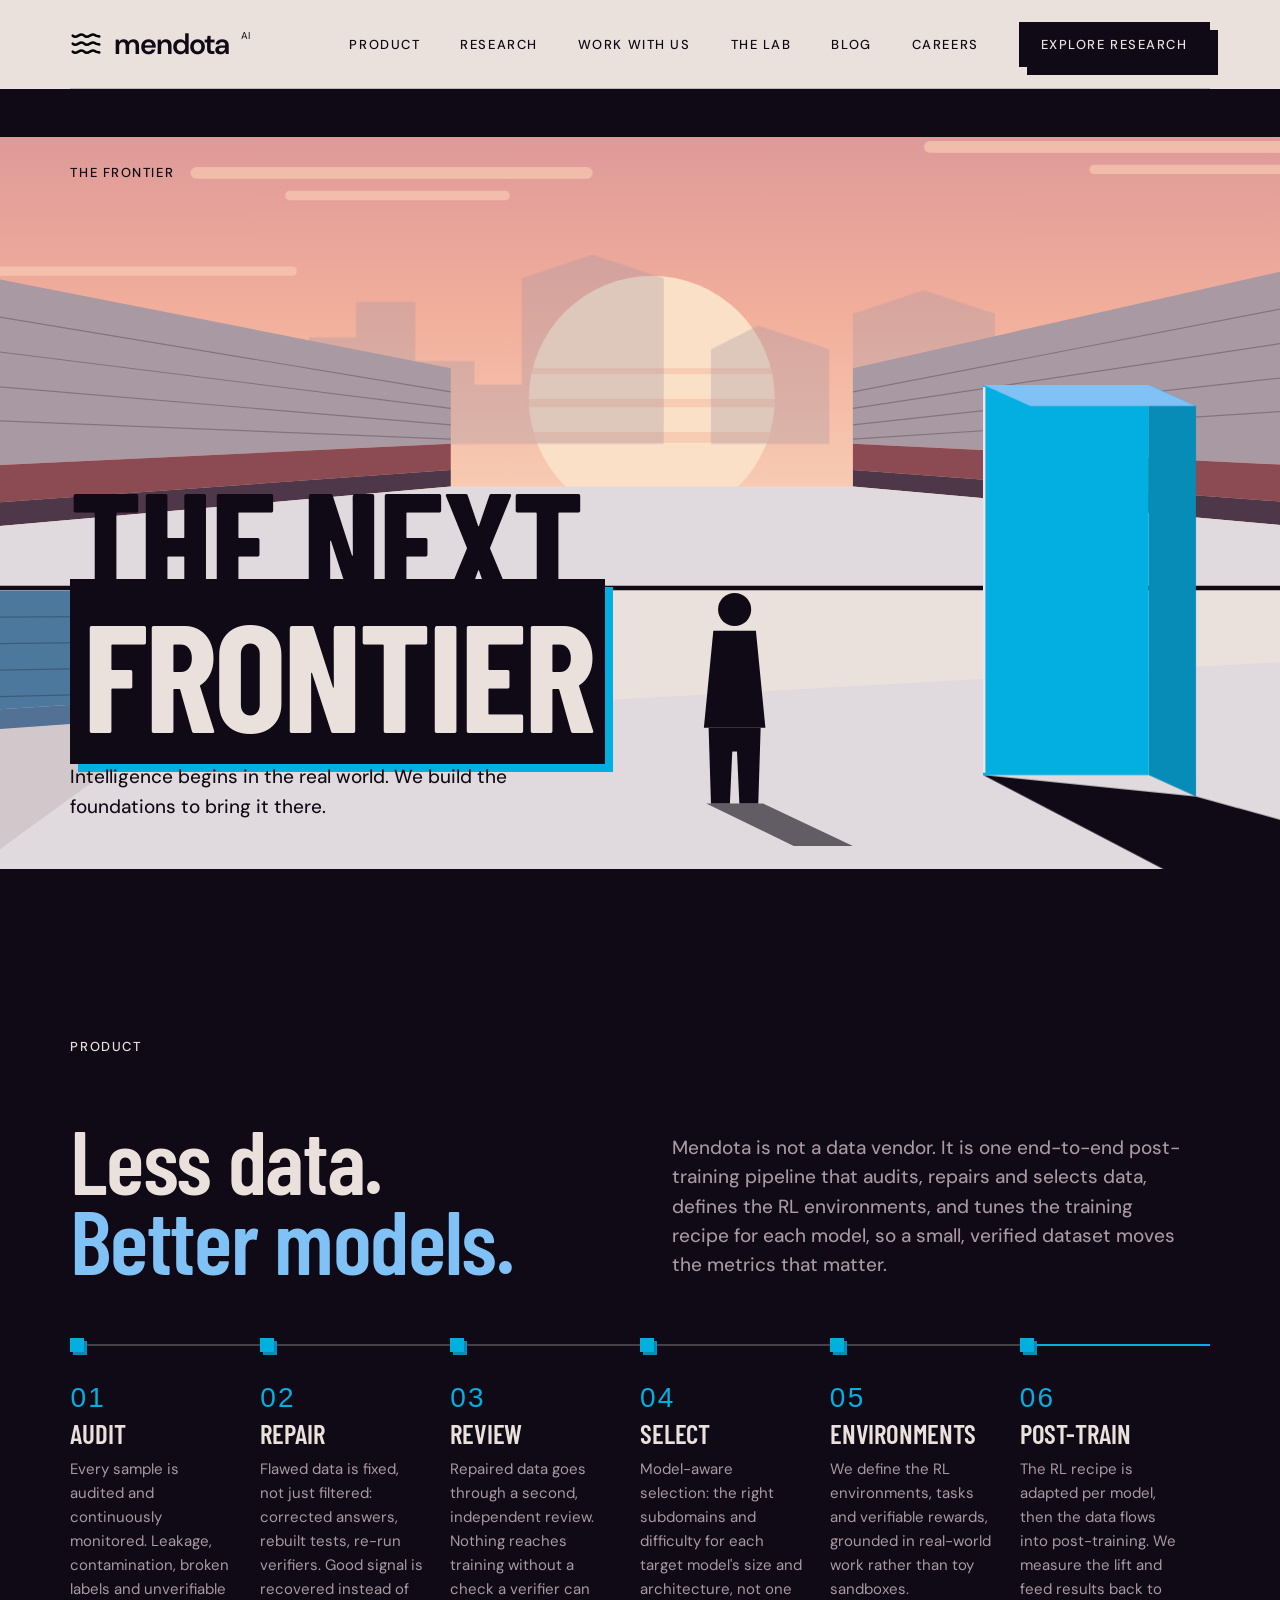
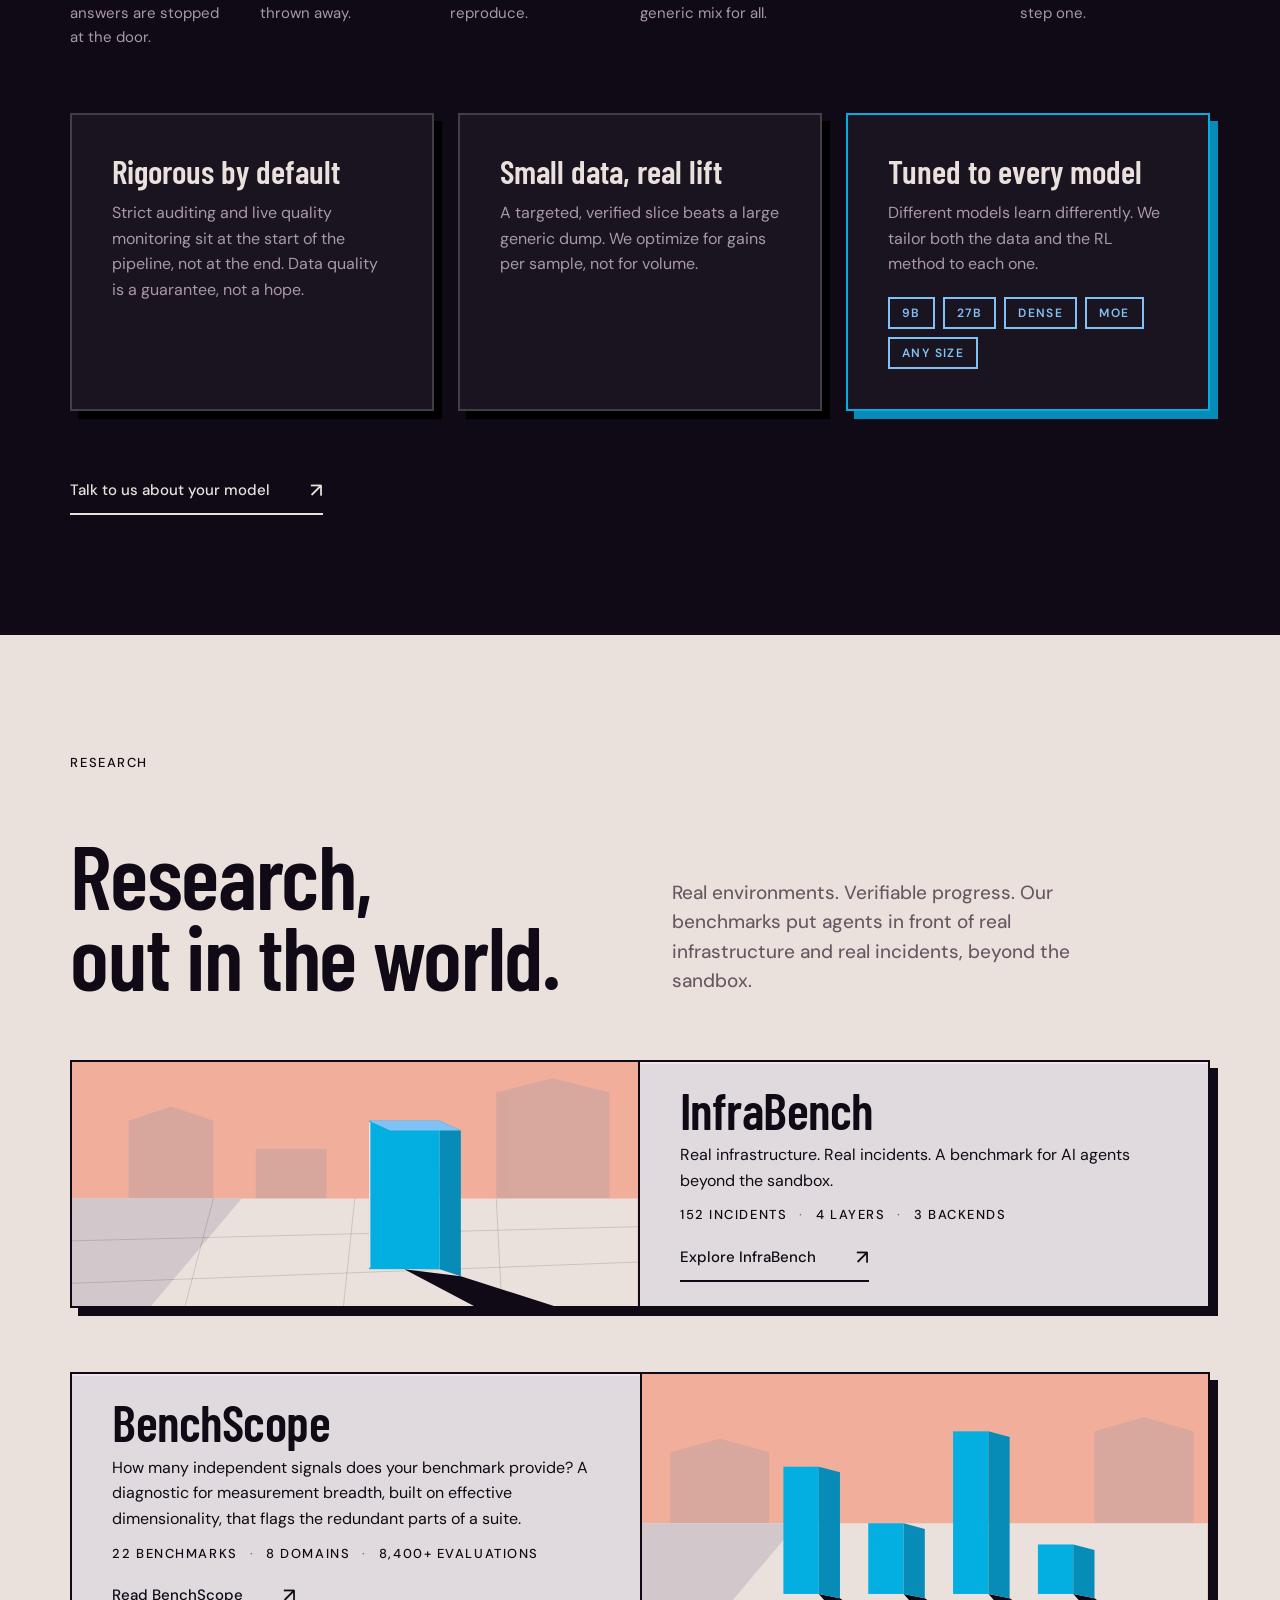
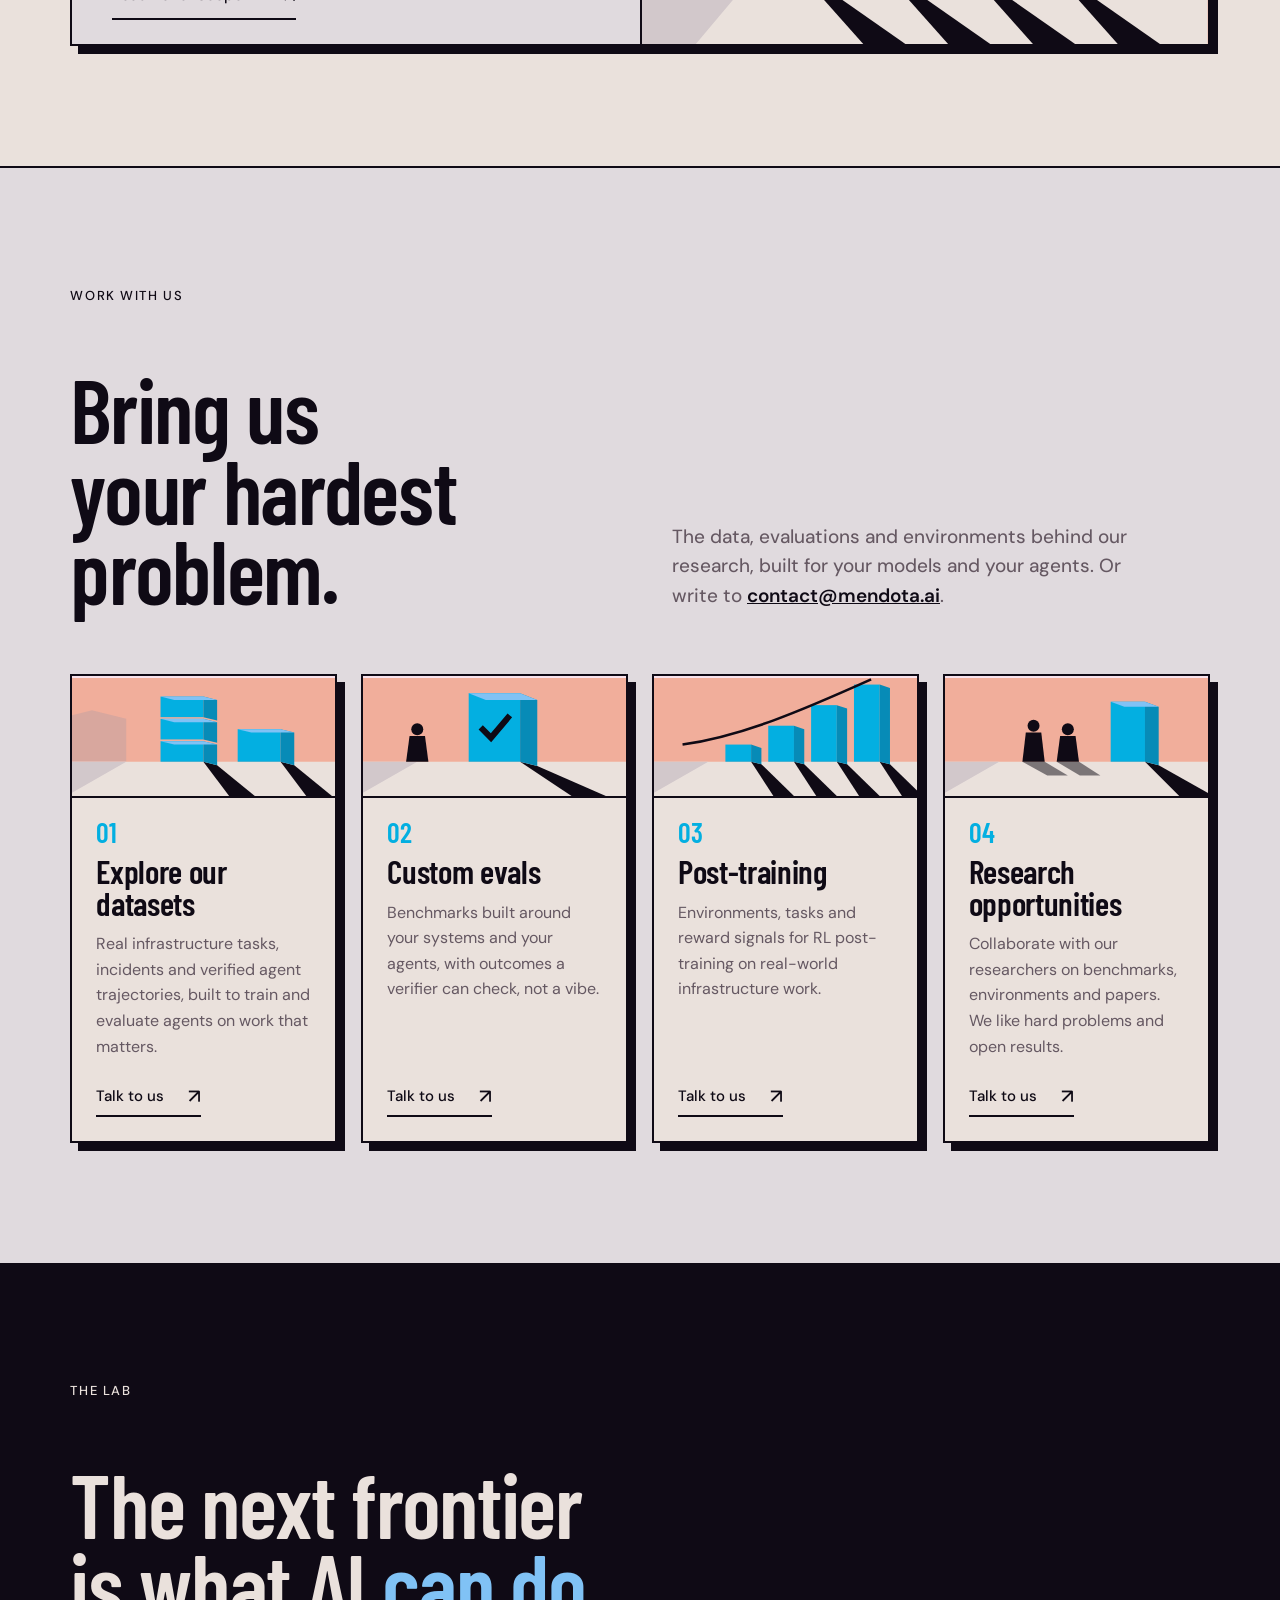
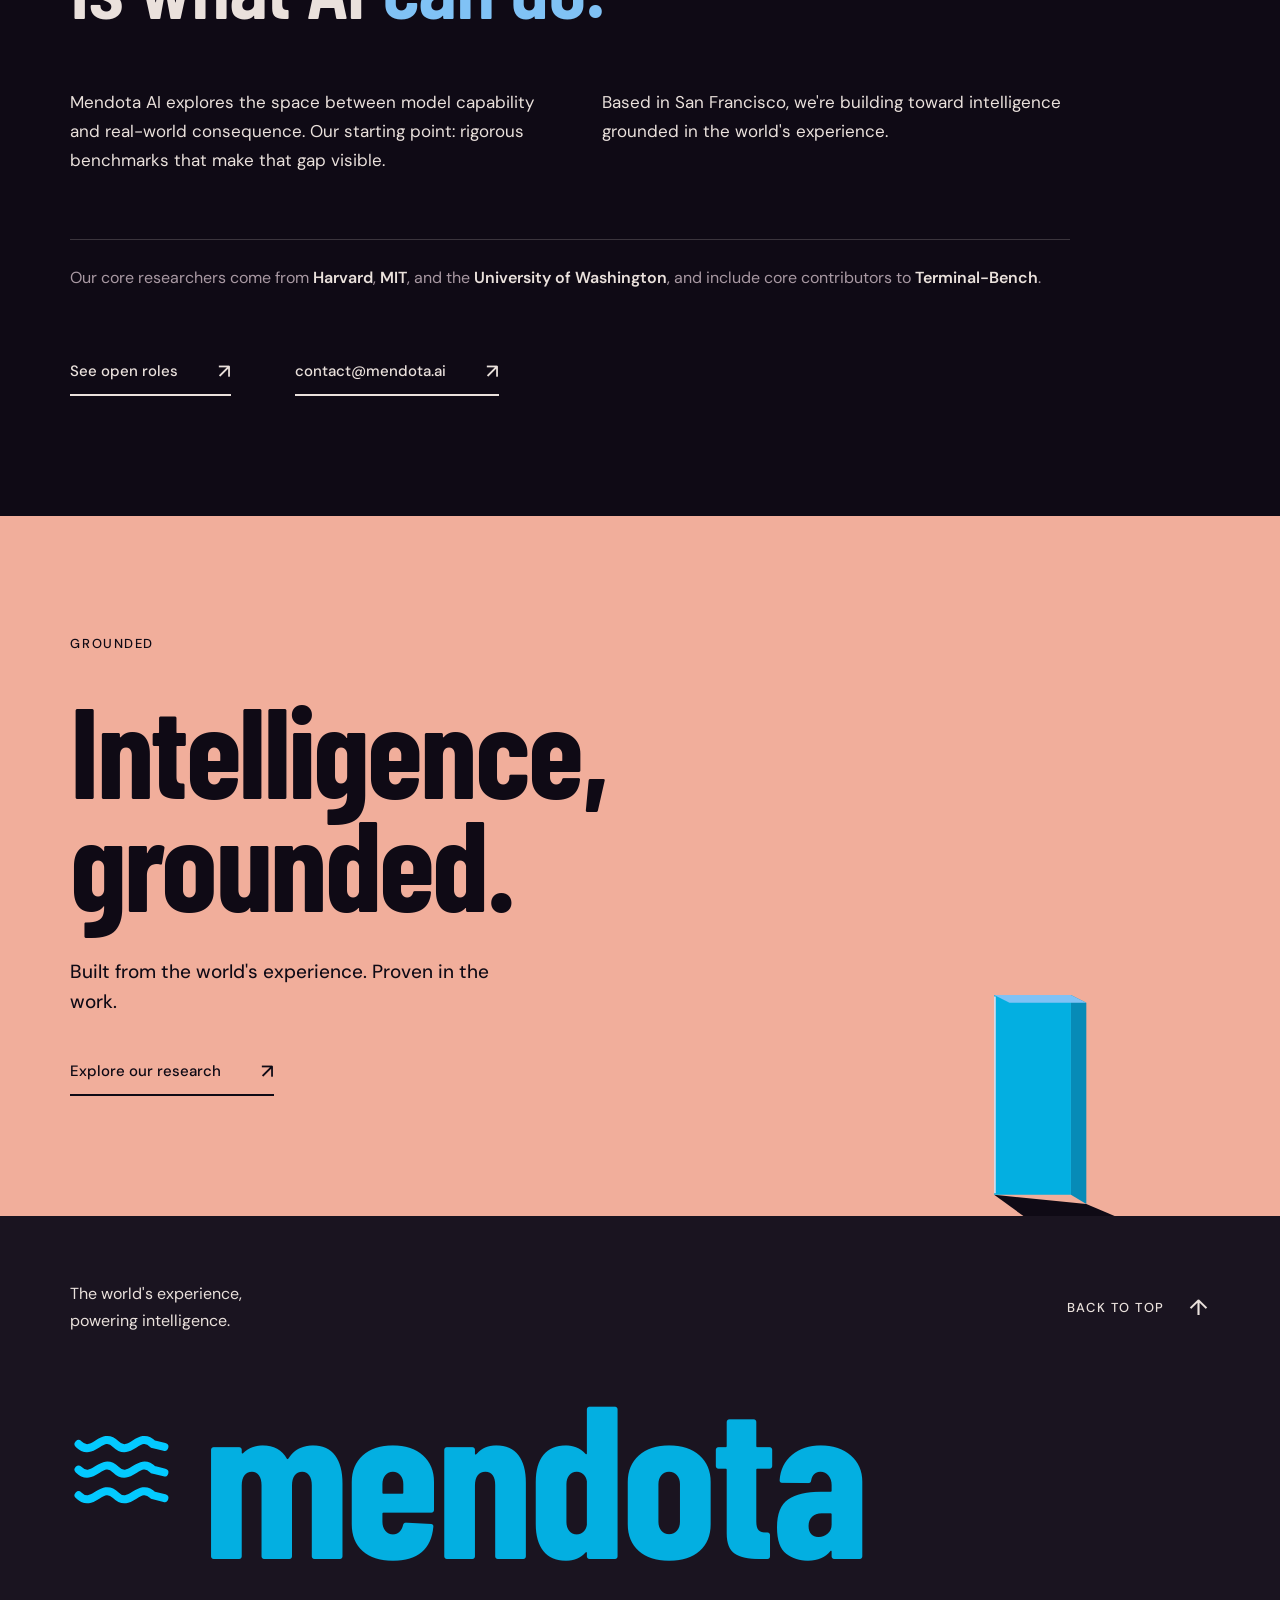
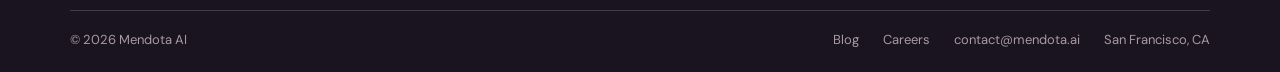
==== commit 39a4e9c7: "Home: add Product section and a dusk sky in the hero - New Product section: end-to-end post-training" ====
--- a/index.html
+++ b/index.html
@@ -7,21 +7,37 @@
   <title>Mendota AI — The next frontier.</title><link rel="icon" href="logo.svg">
   <link rel="preconnect" href="https://fonts.googleapis.com"><link rel="preconnect" href="https://fonts.gstatic.com" crossorigin>
   <link href="https://fonts.googleapis.com/css2?family=Barlow+Condensed:wght@500;600;700&family=DM+Sans:wght@400;450;500;600&display=swap" rel="stylesheet">
-  <link rel="stylesheet" href="styles.css?v=dusk-8"><script src="script.js?v=dusk-1" defer></script>
+  <link rel="stylesheet" href="styles.css?v=dusk-11"><script src="script.js?v=dusk-1" defer></script>
 </head>
 <body>
 <a class="skip-link" href="#research">Skip to research</a>
 <div style="width: 100%; min-height: 100%; background: var(--bone); color: var(--void); font-family: var(--font-sans); display: flex; flex-direction: column;">
 
-  <header style="background: var(--sky); color: var(--void); padding: 0 var(--gutter);">
+  <header style="background: var(--bone); color: var(--void); padding: 0 var(--gutter);">
     <div class="md-header" style="max-width: 1600px; margin: 0 auto;">
       <a class="md-brand" href="#top" aria-label="Mendota AI home"><img src="logo.svg" alt="" width="36" height="32">mendota<span class="md-brand-ai">AI</span></a>
-      <nav class="md-nav" aria-label="Main navigation"><a href="#research">Research</a><a href="#work">Work with us</a><a href="#lab">The lab</a><a href="blog/">Blog</a><a href="careers/">Careers</a><a class="md-nav-cta" href="#research"><span class="md-nav-cta-long">Explore </span>research</a></nav>
+      <nav class="md-nav" aria-label="Main navigation"><a href="#product">Product</a><a href="#research">Research</a><a href="#work">Work with us</a><a href="#lab">The lab</a><a href="blog/">Blog</a><a href="careers/">Careers</a><a class="md-nav-cta" href="#research"><span class="md-nav-cta-long">Explore </span>research</a></nav>
     </div>
   </header>
 
   <section class="md-scene" id="top" aria-label="Scene one · The frontier">
     <svg viewBox="0 0 1600 700" preserveAspectRatio="xMidYMid slice" aria-hidden="true">
+      <defs>
+        <linearGradient id="dusk" x1="0" y1="0" x2="0" y2="1" gradientUnits="userSpaceOnUse" gradientTransform="scale(1,340)">
+          <stop offset="0" stop-color="var(--dusk-top)"/><stop offset=".55" stop-color="var(--sky)"/><stop offset="1" stop-color="var(--dusk-low)"/>
+        </linearGradient>
+        <clipPath id="sun-clip"><circle cx="810" cy="262" r="104"/></clipPath>
+      </defs>
+      <rect class="sky" x="0" y="0" width="1600" height="440" fill="url(#dusk)"/>
+      <g class="clouds" data-depth=".08">
+        <rect x="420" y="66" width="340" height="10" rx="5"/><rect x="500" y="86" width="190" height="8" rx="4"/>
+        <rect x="1040" y="44" width="380" height="10" rx="5"/><rect x="1180" y="64" width="190" height="8" rx="4"/>
+        <rect x="250" y="150" width="260" height="8" rx="4"/>
+      </g>
+      <g data-depth=".05">
+        <circle class="sun" cx="810" cy="262" r="104"/>
+        <g class="sun-cut" clip-path="url(#sun-clip)"><rect x="660" y="236" width="300" height="5"/><rect x="660" y="262" width="300" height="7"/><rect x="660" y="290" width="300" height="9"/></g>
+      </g>
       <g class="far" data-depth=".15">
         <polygon points="520,300 520,210 560,210 560,180 610,180 610,230 660,230 660,300"/>
         <polygon points="700,300 700,160 760,140 820,160 820,300"/>
@@ -60,6 +76,43 @@
     <div class="md-scene-copy"><h1>The next<br><em>frontier</em></h1><p>Intelligence begins in the real world. We build the foundations to bring it there.</p></div>
   </section>
 
+  <section class="pf" id="product" aria-labelledby="product-title">
+    <div class="pf-wrap">
+      <span class="md-chapter"><span class="md-chapter-title" style="border-left: 0; padding-left: 0;">Product</span></span>
+      <div class="cols" style="align-items: end;">
+        <h2 id="product-title" class="pf-title">Less data.<br><em>Better models.</em></h2>
+        <p class="pf-lede">Mendota is not a data vendor. It is one end-to-end post-training pipeline that audits, repairs and selects data, defines the RL environments, and tunes the training recipe for each model, so a small, verified dataset moves the metrics that matter.</p>
+      </div>
+
+      <ol class="pf-flow" aria-label="The Mendota pipeline">
+        <li><span class="pf-no">01</span><h3>Audit</h3><p>Every sample is audited and continuously monitored. Leakage, contamination, broken labels and unverifiable answers are stopped at the door.</p></li>
+        <li><span class="pf-no">02</span><h3>Repair</h3><p>Flawed data is fixed, not just filtered: corrected answers, rebuilt tests, re-run verifiers. Good signal is recovered instead of thrown away.</p></li>
+        <li><span class="pf-no">03</span><h3>Review</h3><p>Repaired data goes through a second, independent review. Nothing reaches training without a check a verifier can reproduce.</p></li>
+        <li><span class="pf-no">04</span><h3>Select</h3><p>Model-aware selection: the right subdomains and difficulty for each target model's size and architecture, not one generic mix for all.</p></li>
+        <li><span class="pf-no">05</span><h3>Environments</h3><p>We define the RL environments, tasks and verifiable rewards, grounded in real-world work rather than toy sandboxes.</p></li>
+        <li><span class="pf-no">06</span><h3>Post-train</h3><p>The RL recipe is adapted per model, then the data flows into post-training. We measure the lift and feed results back to step one.</p></li>
+      </ol>
+
+      <div class="pf-grid">
+        <article class="pf-card">
+          <h3>Rigorous by default</h3>
+          <p>Strict auditing and live quality monitoring sit at the start of the pipeline, not at the end. Data quality is a guarantee, not a hope.</p>
+        </article>
+        <article class="pf-card">
+          <h3>Small data, real lift</h3>
+          <p>A targeted, verified slice beats a large generic dump. We optimize for gains per sample, not for volume.</p>
+        </article>
+        <article class="pf-card pf-card-models">
+          <h3>Tuned to every model</h3>
+          <p>Different models learn differently. We tailor both the data and the RL method to each one.</p>
+          <ul class="pf-chips" aria-label="Model shapes we tune for"><li>9B</li><li>27B</li><li>Dense</li><li>MoE</li><li>Any size</li></ul>
+        </article>
+      </div>
+
+      <div class="link-row"><a class="md-text-link" href="contact/?topic=post-training">Talk to us about your model <span aria-hidden="true">↗&#xFE0E;</span></a></div>
+    </div>
+  </section>
+
   <section id="research" aria-labelledby="research-title" style="padding: var(--space-6) var(--gutter); background: var(--bone);">
     <div style="max-width: 1600px; margin: 0 auto; display: flex; flex-direction: column; gap: var(--space-5);">
       <span class="md-chapter"><span class="md-chapter-title" style="border-left: 0; padding-left: 0;">Research</span></span>
--- a/styles.css
+++ b/styles.css
@@ -1,6 +1,6 @@
 /* Mendota AI — 04 · Dusk. Tokens from the design system, then its components, then this page. */
 body{margin:0}
-:root{--bone:#eae1dc;--bone-2:#e0dade;--bone-3:#d2c8cb;--void:#0f0a15;--bone-text:#eae1dc;--void-2:#1a1420;--slate:#655862;--slate-2:#a999a3;--sky:#f1ae9b;--sky-2:#cfb1b0;--maroon:#8c4b52;--maroon-2:#4d3748;--steel:#4c789d;--steel-2:#527194;--blue:#03afe1;--blue-lit:#80c2f5;--blue-deep:#078bb7;--rim:#f7e2eb;--cast:#0f0a15;--line:#0f0a1533;--line-strong:#0f0a15;--space-1:8px;--space-2:16px;--space-3:24px;--space-4:40px;--space-5:64px;--space-6:120px;--gutter:clamp(24px,5.5vw,100px);--header-height:88px;--letterbox:48px;--focus-offset:4px;--radius-none:0;--shadow-cel:8px 8px 0 #0f0a15;--shadow-cel-lg:16px 16px 0 #0f0a15;--hover-fade:.6;--haze:.35;--font-display:"Barlow Condensed","Arial Narrow",sans-serif;--font-sans:"DM Sans",Arial,sans-serif;--gutter-x:var(--gutter)}
+:root{--bone:#eae1dc;--bone-2:#e0dade;--bone-3:#d2c8cb;--void:#0f0a15;--bone-text:#eae1dc;--void-2:#1a1420;--slate:#655862;--slate-2:#a999a3;--sky:#f1ae9b;--dusk-top:#d99498;--dusk-low:#f8cbb3;--sun:#fbe0c8;--sky-2:#cfb1b0;--maroon:#8c4b52;--maroon-2:#4d3748;--steel:#4c789d;--steel-2:#527194;--blue:#03afe1;--blue-lit:#80c2f5;--blue-deep:#078bb7;--rim:#f7e2eb;--cast:#0f0a15;--line:#0f0a1533;--line-strong:#0f0a15;--space-1:8px;--space-2:16px;--space-3:24px;--space-4:40px;--space-5:64px;--space-6:120px;--gutter:clamp(24px,5.5vw,100px);--header-height:88px;--letterbox:48px;--focus-offset:4px;--radius-none:0;--shadow-cel:8px 8px 0 #0f0a15;--shadow-cel-lg:16px 16px 0 #0f0a15;--hover-fade:.6;--haze:.35;--font-display:"Barlow Condensed","Arial Narrow",sans-serif;--font-sans:"DM Sans",Arial,sans-serif;--gutter-x:var(--gutter)}
 a{color:inherit}a:hover{color:#03afe1}
 .md-scene{height:clamp(640px,92vh,860px)}
 .md-scene-copy h1{font-size:clamp(64px,11vw,160px)}
@@ -72,6 +72,9 @@
 .md-scene::before,.md-scene::after{content:'';position:absolute;left:0;right:0;height:var(--letterbox,48px);background:#0f0a15;z-index:3}
 .md-scene::before{top:0}.md-scene::after{bottom:0}
 .md-scene svg{display:block;width:100%;height:100%}
+.md-scene .clouds{fill:var(--dusk-low);opacity:.7}
+.md-scene .sun{fill:var(--sun)}
+.md-scene .sun-cut{fill:var(--dusk-low)}
 .md-scene .far{fill:var(--slate-2);opacity:var(--haze,.35)}
 .md-scene .tier{fill:var(--slate-2)}
 .md-scene .tier-shade{fill:var(--maroon)}
@@ -243,6 +246,9 @@
 .post-hero{padding-top:var(--space-4);padding-bottom:var(--space-5);border-bottom:2px solid var(--void)}
 .post-hero h1{margin-top:var(--space-4);max-width:1100px;font-size:clamp(46px,6.4vw,104px);line-height:.92;text-transform:none}
 .post-hero .post-dek{max-width:680px}
+.post-hero .post-sub{margin-top:var(--space-3);max-width:900px;font-family:var(--font-display);font-size:clamp(24px,2.6vw,36px);line-height:1.1;font-weight:600}
+.post-hero .post-sub+.post-dek{margin-top:var(--space-3)}
+.post-hero .jd-meta a{color:var(--void);font-weight:600;text-underline-offset:3px}
 .post-wrap{max-width:1600px;margin:0 auto;display:grid;grid-template-columns:minmax(0,1.9fr) minmax(0,1fr);gap:var(--space-5) var(--space-6);align-items:start}
 .post{min-width:0;max-width:820px}
 .post>*+*{margin-top:var(--space-3)}
@@ -317,3 +323,27 @@
   .bar>span:first-child{grid-column:1/-1}
   .post-side .md-card{padding:var(--space-3)}
 }
+
+/* ---- product ---- */
+.pf{padding:var(--space-6) var(--gutter);background:var(--void);color:var(--bone-text);border-top:2px solid var(--line-strong)}
+.pf-wrap{max-width:1600px;margin:0 auto;display:flex;flex-direction:column;gap:var(--space-5)}
+.pf-title{margin:0;font-family:var(--font-display);font-size:clamp(48px,7vw,96px);line-height:.9;font-weight:600;letter-spacing:-.015em}
+.pf-title em{font-style:normal;color:var(--blue-lit)}
+.pf-lede{margin:0;max-width:520px;font-size:19px;line-height:1.55;font-weight:450;color:var(--slate-2)}
+.pf-flow{list-style:none;margin:0;padding:0;display:grid;grid-template-columns:repeat(6,minmax(0,1fr));gap:0;counter-reset:none}
+.pf-flow li{position:relative;padding:36px var(--space-3) 0 0;border-top:2px solid #eae1dc40}
+.pf-flow li::before{content:'';position:absolute;top:-8px;left:0;width:14px;height:14px;background:var(--blue);box-shadow:3px 3px 0 var(--blue-deep)}
+.pf-flow li:last-child{border-top-color:var(--blue)}
+.pf-no{display:block;font-family:var(--font-display);font-size:28px;font-weight:500;letter-spacing:.08em;color:var(--blue)}
+.pf-flow h3{margin:6px 0 10px;font-family:var(--font-display);font-size:clamp(26px,2.1vw,36px);line-height:1;font-weight:600;text-transform:uppercase;letter-spacing:-.005em}
+.pf-flow p{margin:0;font-size:15px;line-height:1.6;color:var(--slate-2)}
+.pf-grid{display:grid;grid-template-columns:repeat(3,minmax(0,1fr));gap:var(--space-3)}
+.pf-card{background:var(--void-2);border:2px solid #eae1dc33;padding:var(--space-4);box-shadow:8px 8px 0 #000}
+.pf-card h3{margin:0 0 12px;font-family:var(--font-display);font-size:clamp(28px,2.6vw,36px);line-height:1;font-weight:600}
+.pf-card p{margin:0;font-size:16px;line-height:1.6;color:var(--slate-2)}
+.pf-card-models{border-color:var(--blue);box-shadow:8px 8px 0 var(--blue-deep)}
+.pf-chips{list-style:none;margin:20px 0 0;padding:0;display:flex;flex-wrap:wrap;gap:8px}
+.pf-chips li{padding:6px 12px;border:2px solid var(--blue-lit);color:var(--blue-lit);font-size:12px;font-weight:600;letter-spacing:.12em;text-transform:uppercase}
+.pf .md-text-link:hover{color:var(--blue-lit)}
+@media(max-width:1100px){.pf-flow{grid-template-columns:repeat(3,minmax(0,1fr));row-gap:var(--space-5)}}
+@media(max-width:800px){.pf-flow{grid-template-columns:1fr;row-gap:0}.pf-flow li{border-top:0;border-left:2px solid #eae1dc40;padding:0 0 var(--space-4) var(--space-4)}.pf-flow li::before{top:4px;left:-8px}.pf-flow li:last-child{border-left-color:var(--blue);padding-bottom:0}.pf-grid{grid-template-columns:1fr}.pf-card{padding:var(--space-3);box-shadow:5px 5px 0 #000}.pf-card-models{box-shadow:5px 5px 0 var(--blue-deep)}}
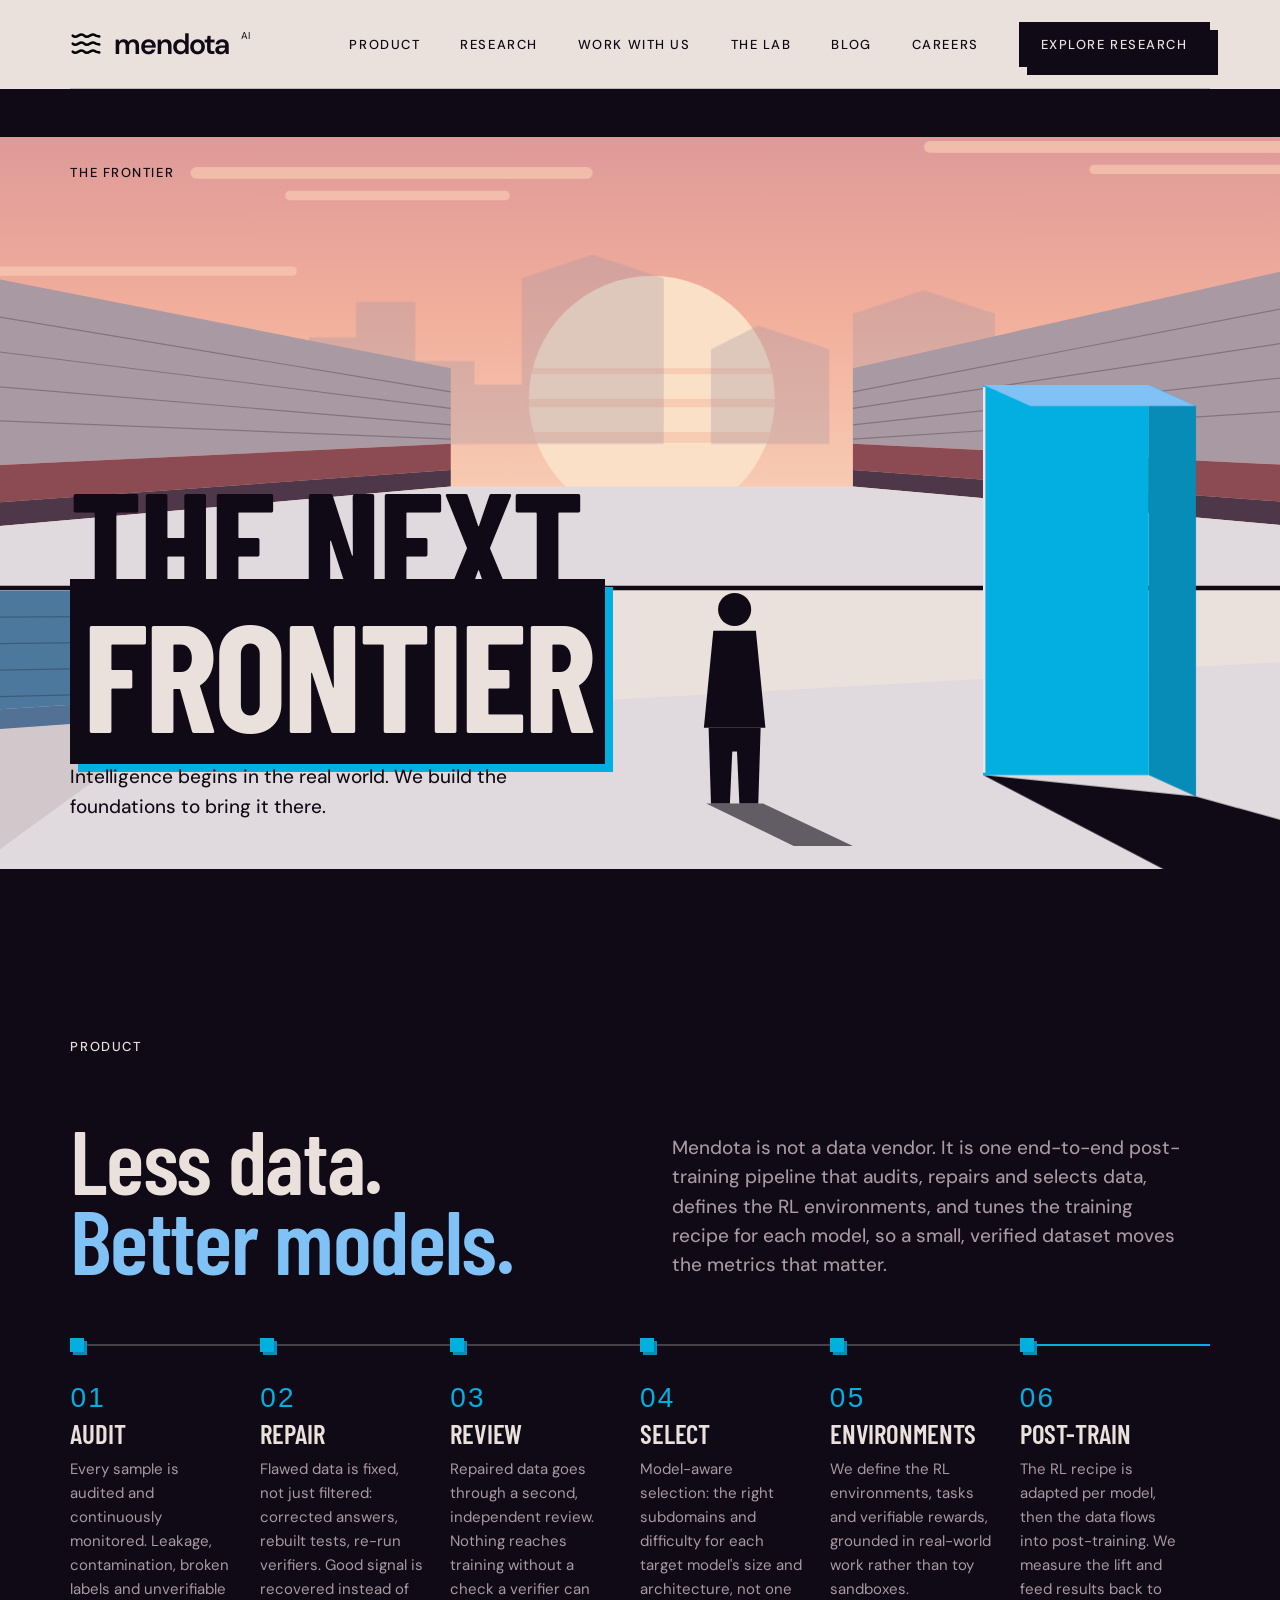
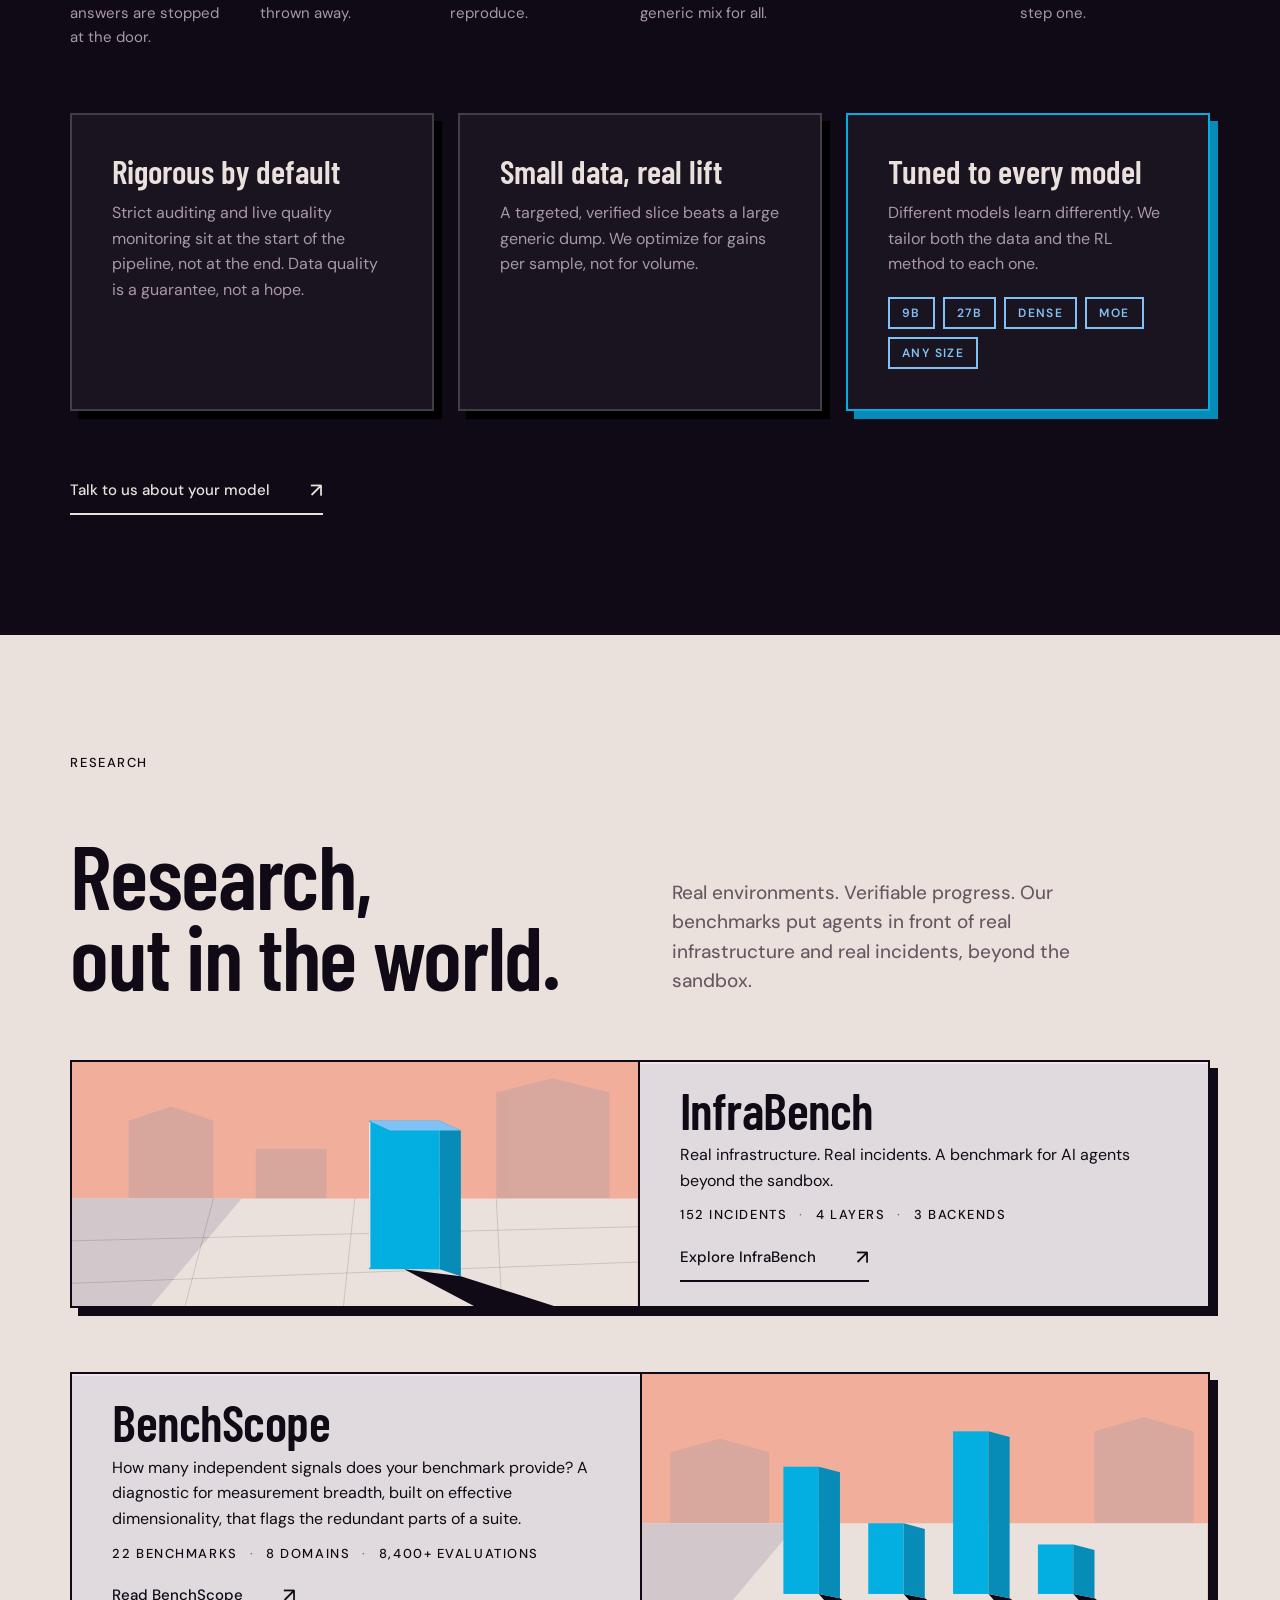
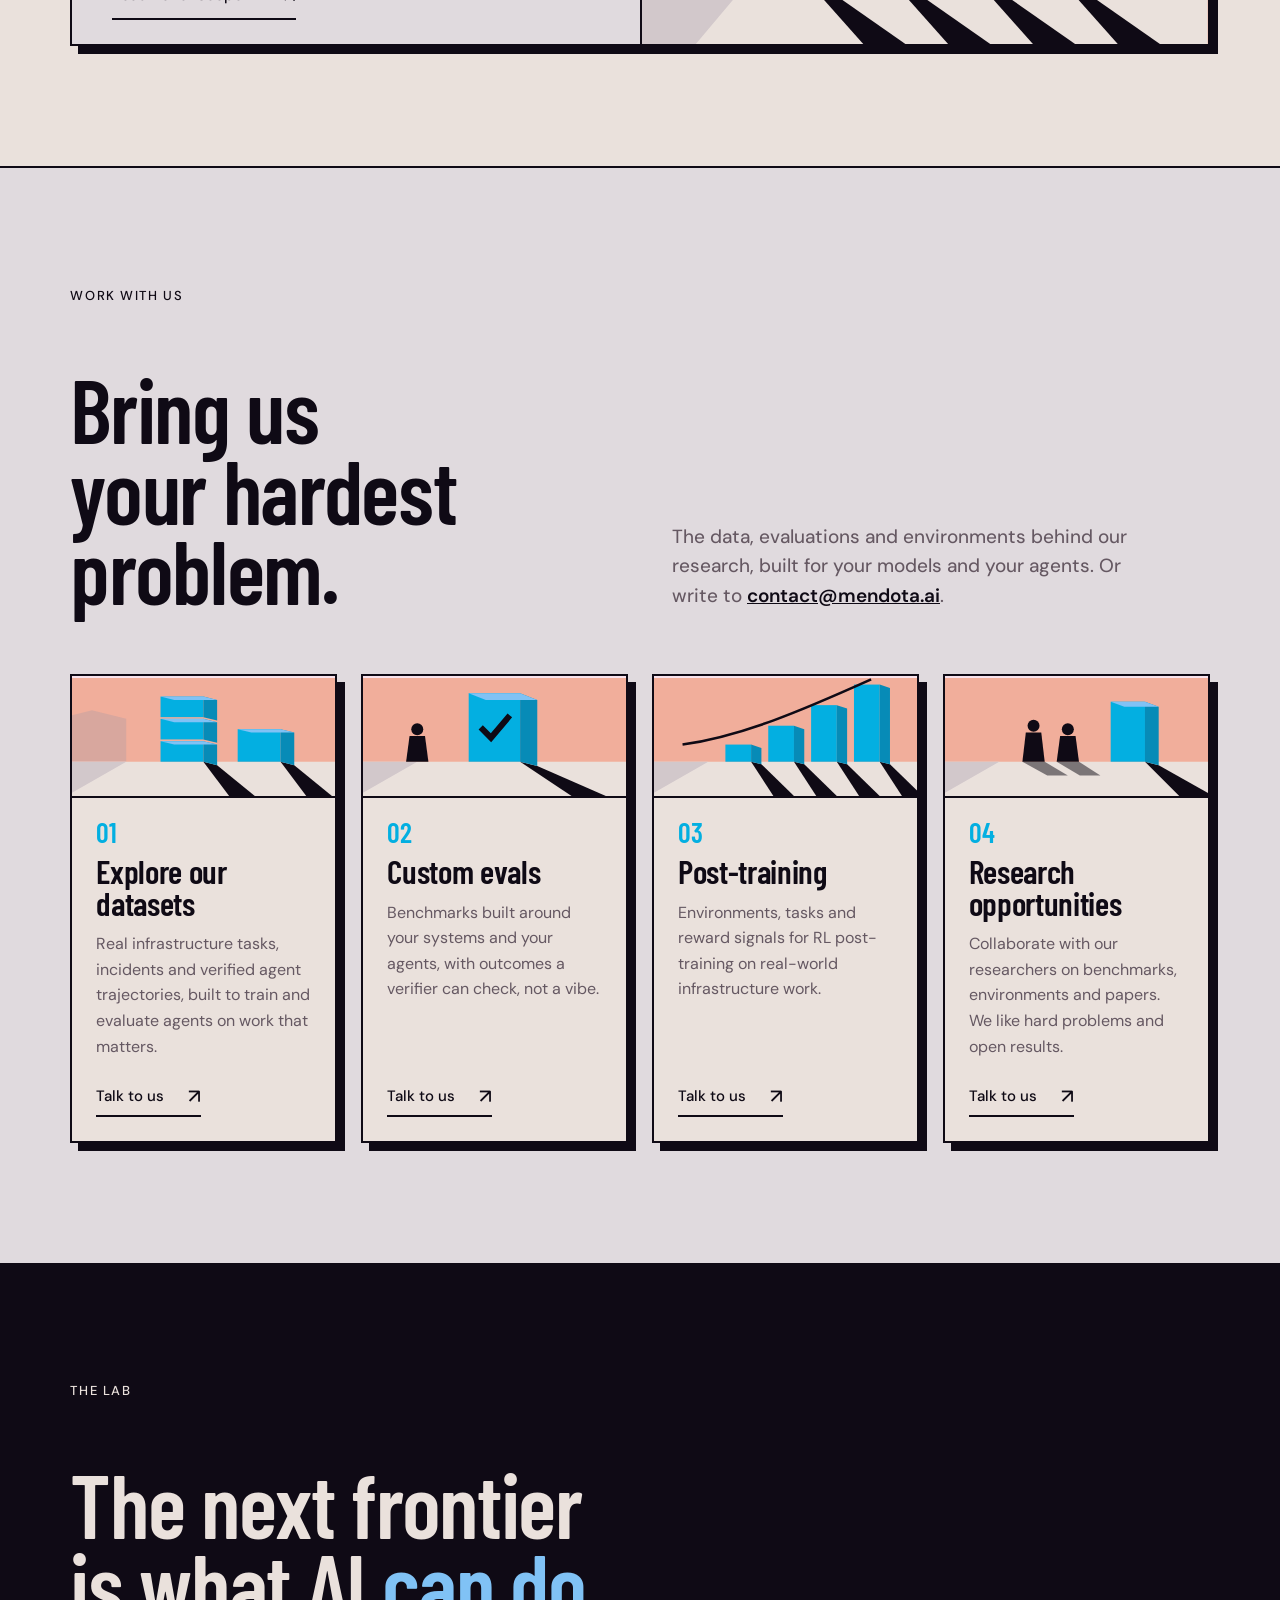
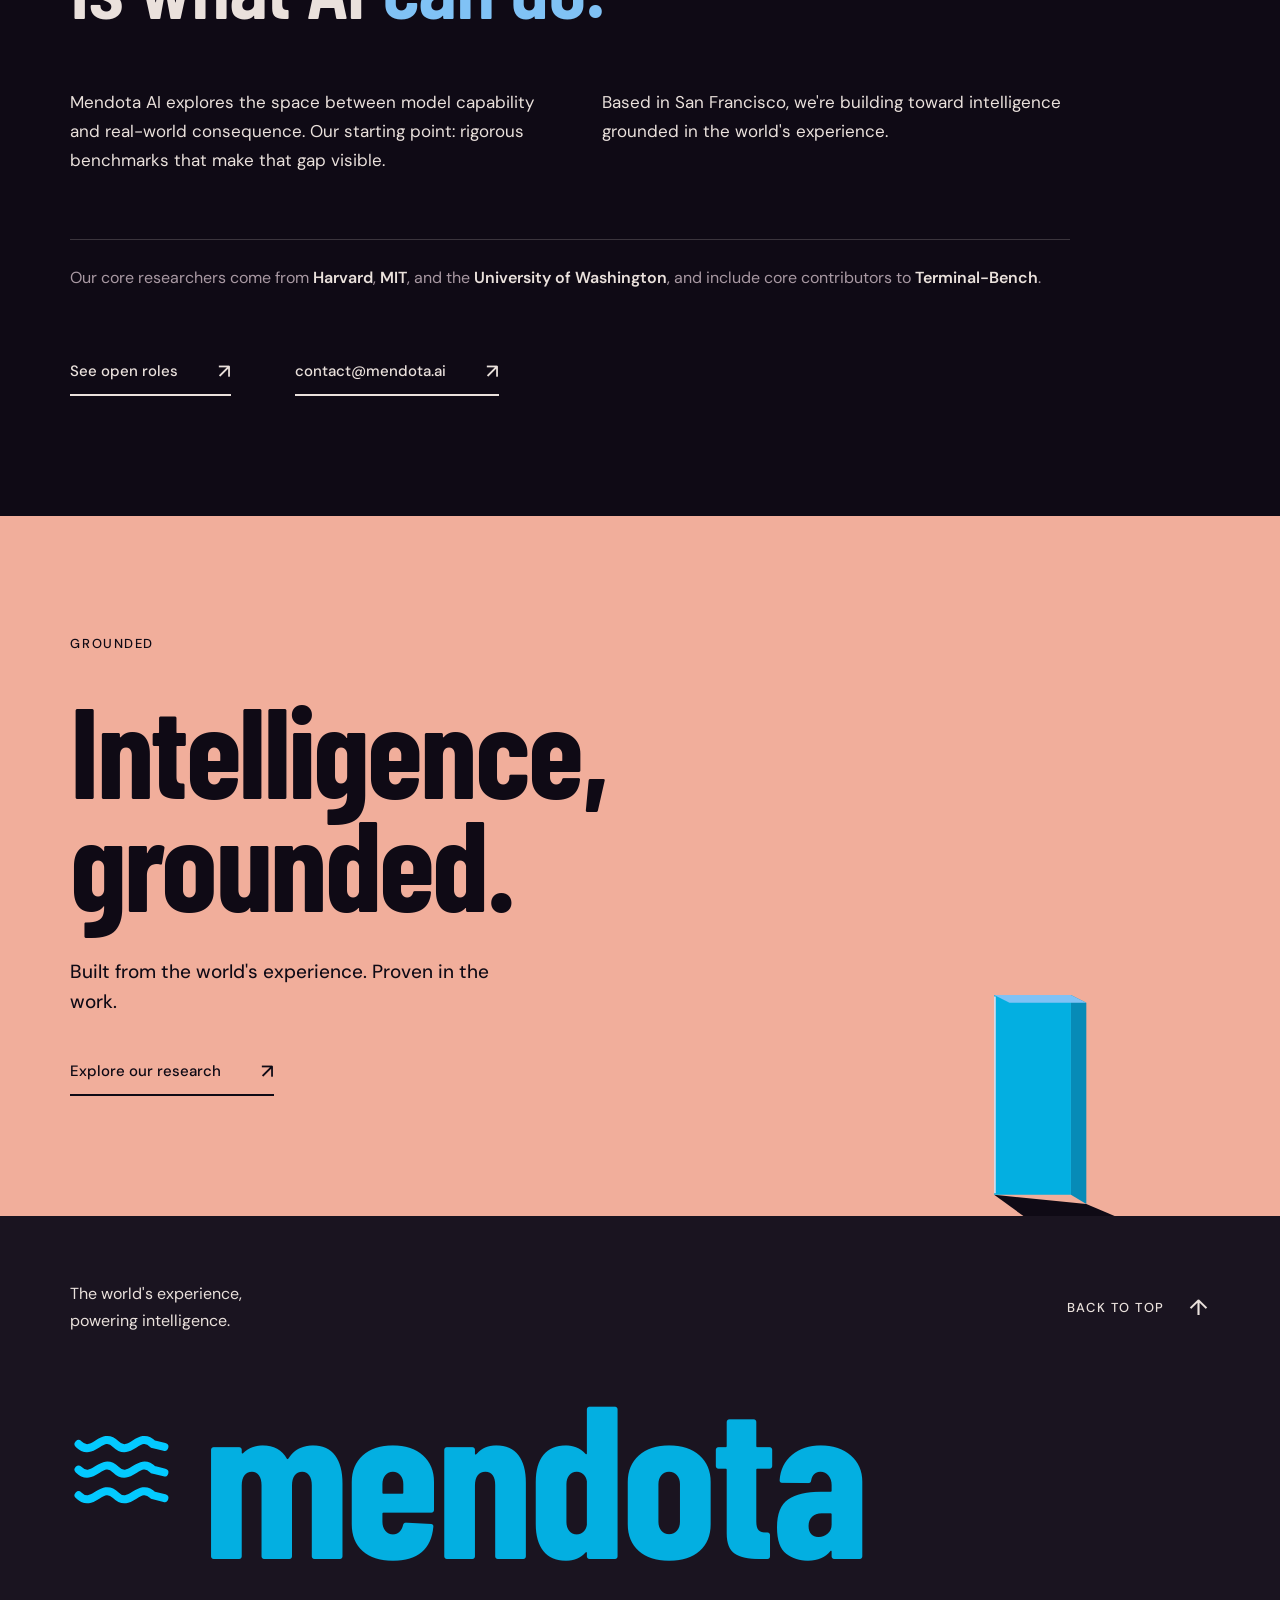
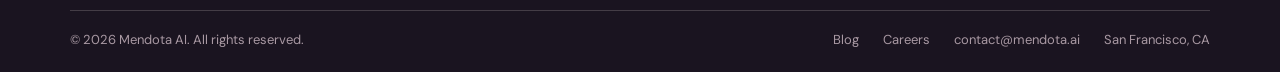
==== commit a9cbaf0f: "Footer: add "All rights reserved." to the copyright line on every page Co-Authored-By: Claude Opus 5" ====
--- a/index.html
+++ b/index.html
@@ -261,7 +261,7 @@
         <a href="#top" style="display: inline-flex; align-items: center; gap: 24px; font-size: 13px; font-weight: 500; letter-spacing: .12em; text-transform: uppercase; text-decoration: none;">Back to top <span aria-hidden="true" style="font-size: 22px;">↑</span></a>
       </div>
       <a class="footer-mark" href="#top" aria-label="Mendota AI home" style="display: flex; align-items: center; gap: 30px; width: max-content; max-width: 100%; font-family: var(--font-display); font-size: clamp(80px, 17vw, 260px); line-height: .9; font-weight: 700; letter-spacing: -.02em; color: var(--blue); text-decoration: none;"><img src="logo.svg" alt="" width="36" height="32" style="width: clamp(44px, 8vw, 120px); height: auto; filter: brightness(0) saturate(100%) invert(63%) sepia(75%) saturate(2160%) hue-rotate(152deg) brightness(99%) contrast(104%);">mendota</a>
-      <div style="display: flex; flex-wrap: wrap; justify-content: space-between; gap: 16px; border-top: 1px solid #eae1dc33; padding-top: 20px; font-size: 13px; color: var(--slate-2);"><span>© 2026 Mendota AI</span><span class="footer-links"><a href="blog/">Blog</a><a href="careers/">Careers</a><a href="mailto:contact@mendota.ai">contact@mendota.ai</a><span>San Francisco, CA</span></span></div>
+      <div style="display: flex; flex-wrap: wrap; justify-content: space-between; gap: 16px; border-top: 1px solid #eae1dc33; padding-top: 20px; font-size: 13px; color: var(--slate-2);"><span>© 2026 Mendota AI. All rights reserved.</span><span class="footer-links"><a href="blog/">Blog</a><a href="careers/">Careers</a><a href="mailto:contact@mendota.ai">contact@mendota.ai</a><span>San Francisco, CA</span></span></div>
     </div>
   </footer>
 
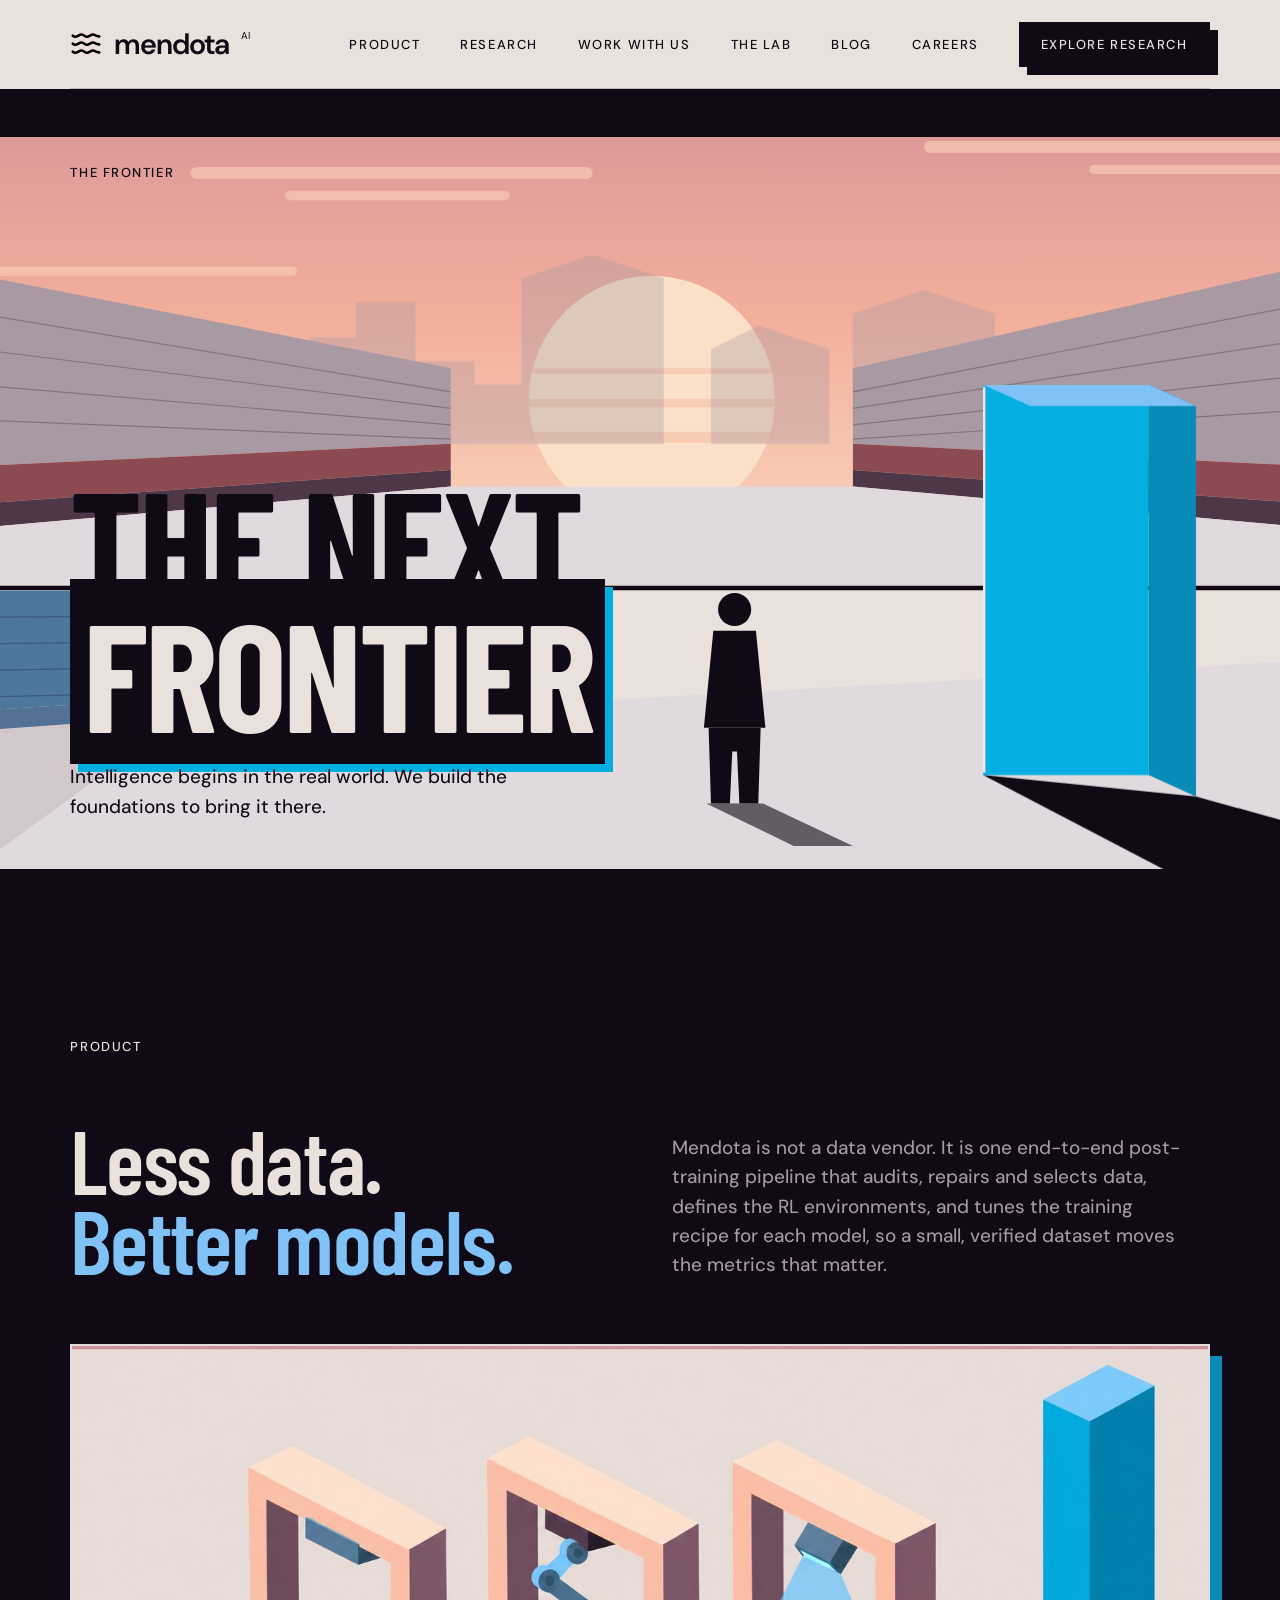
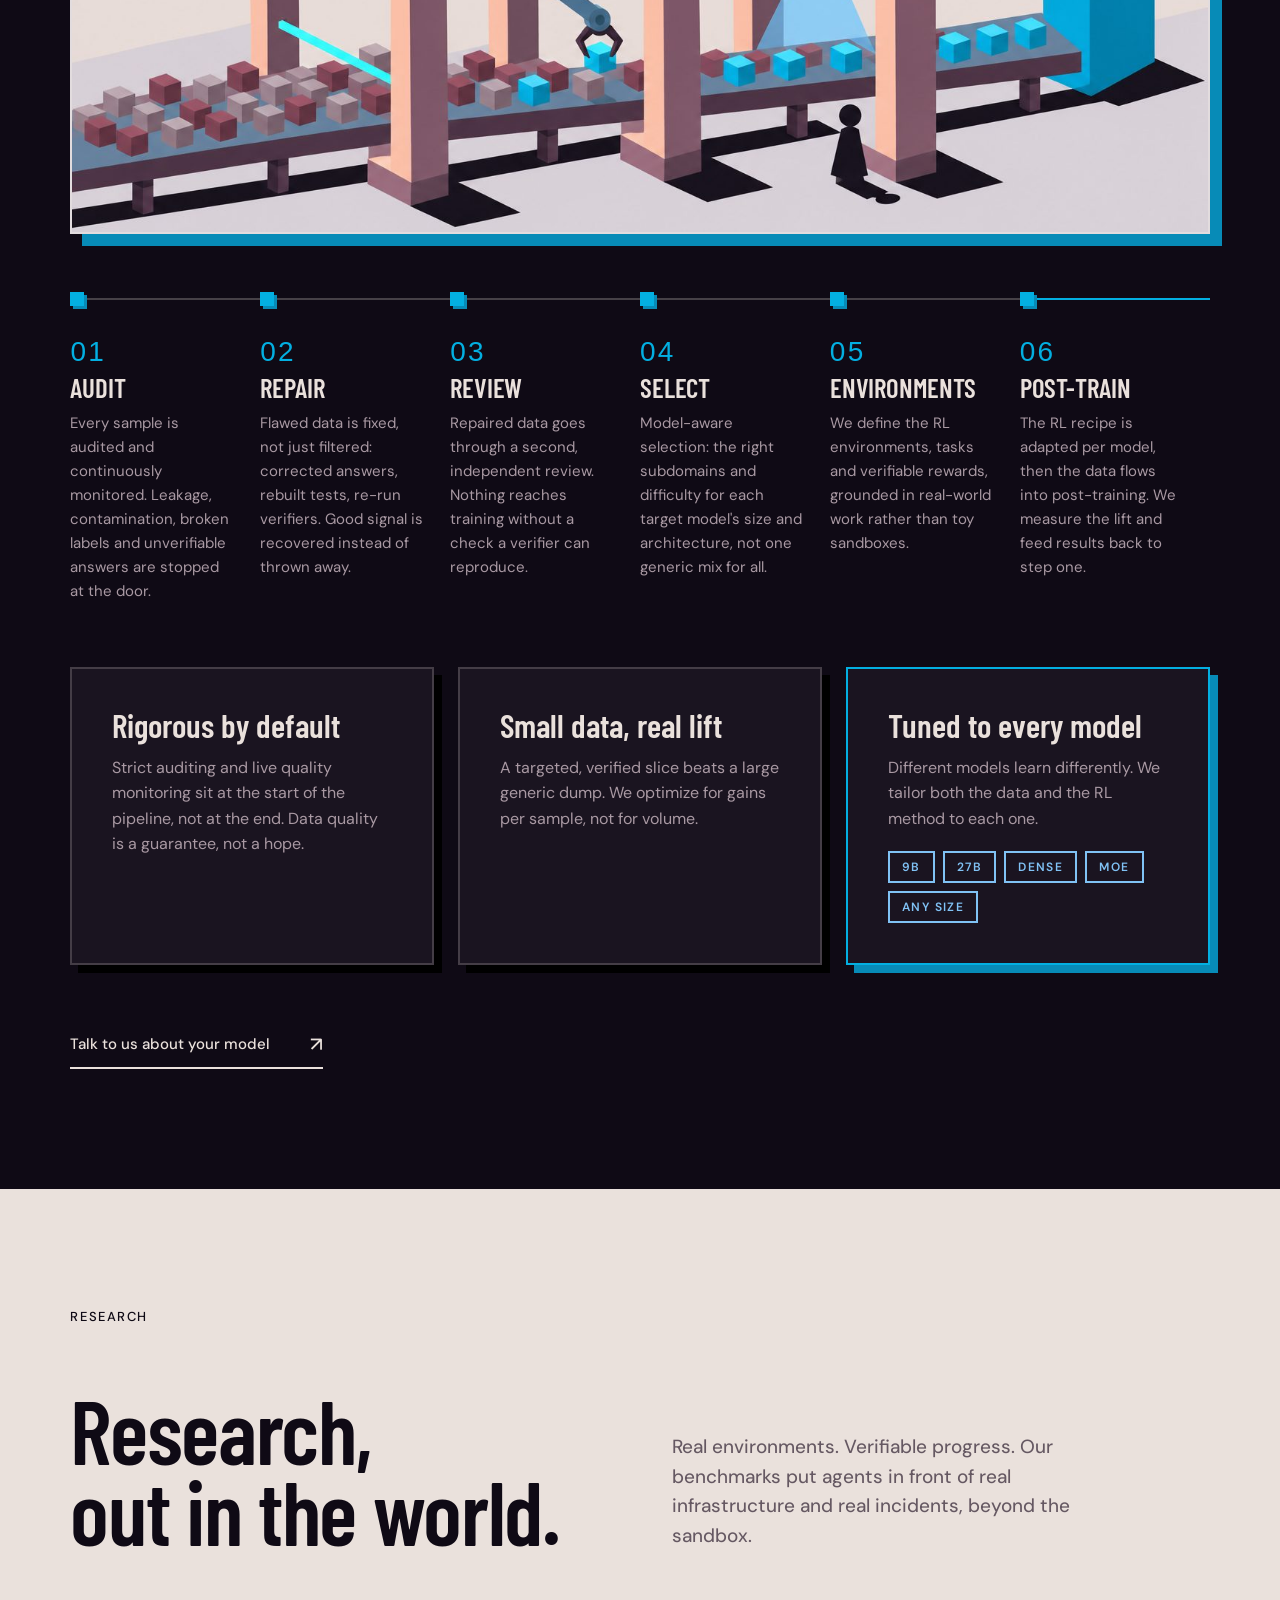
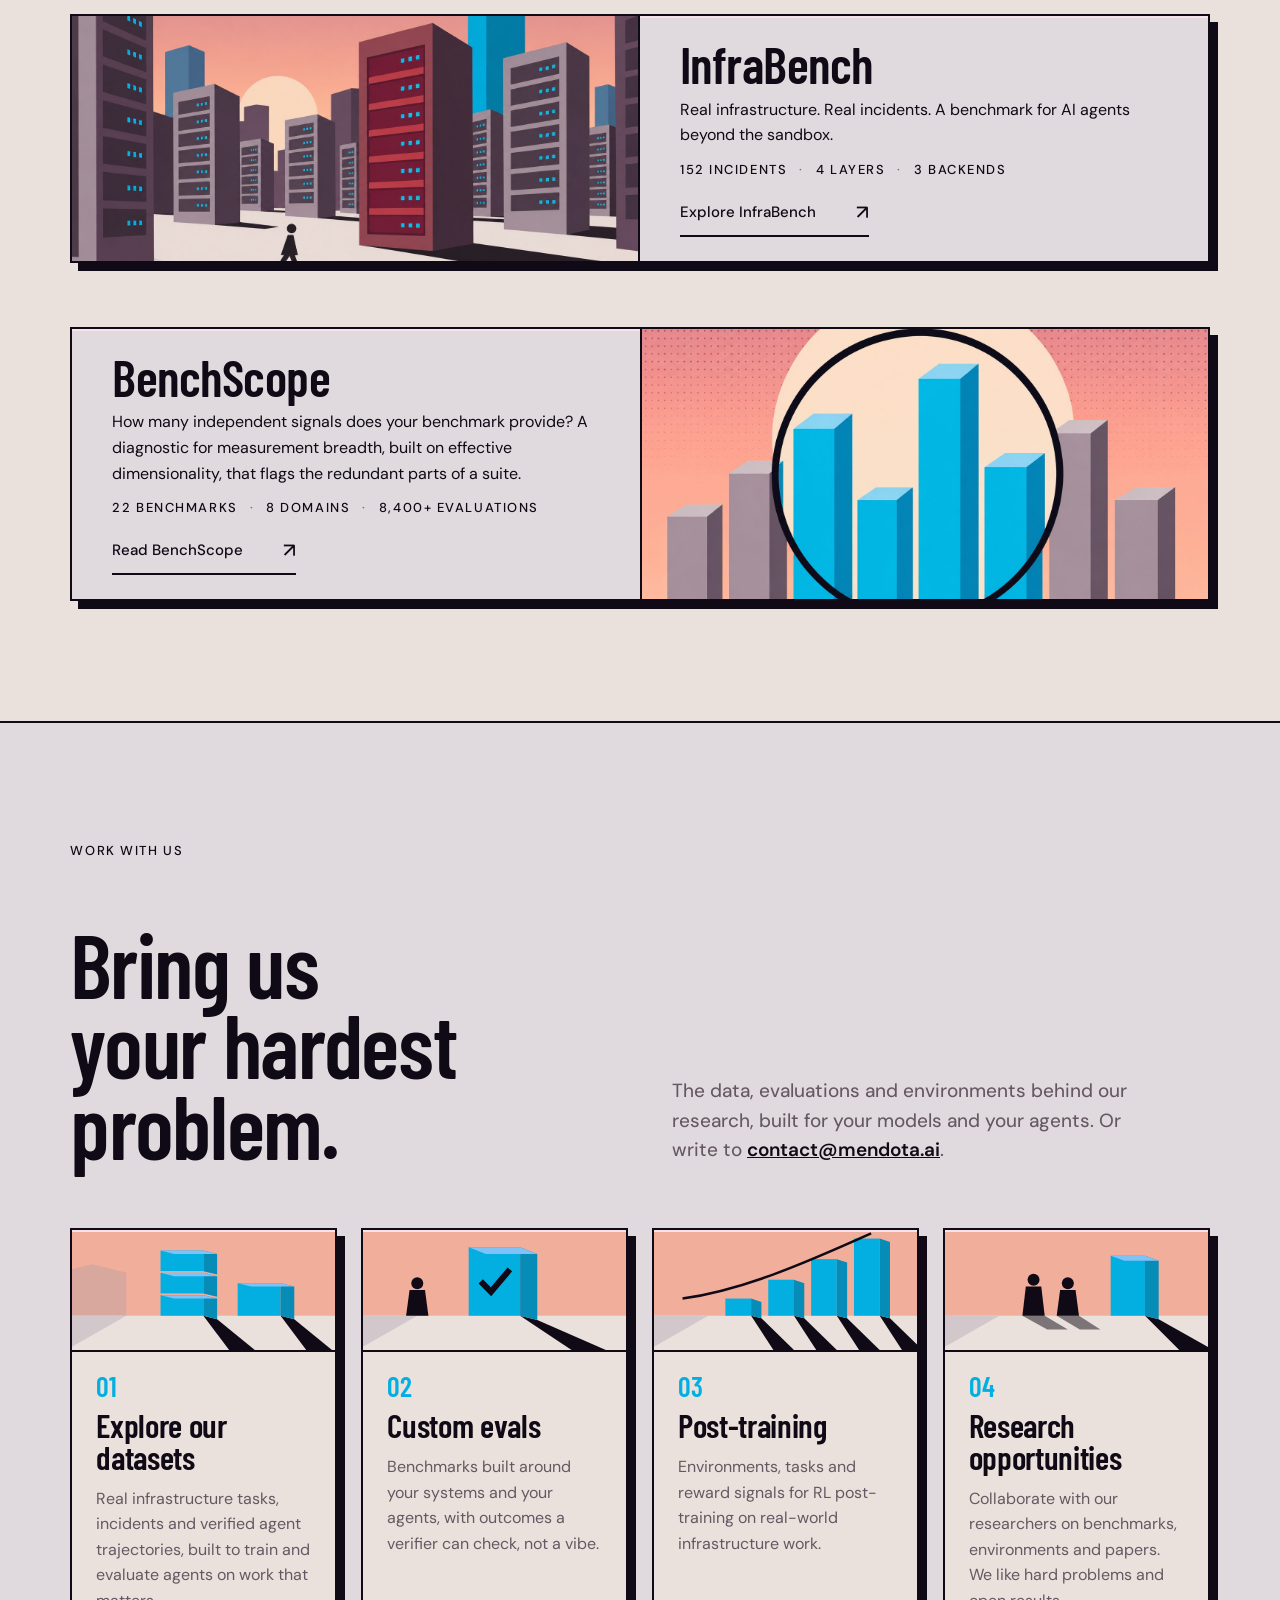
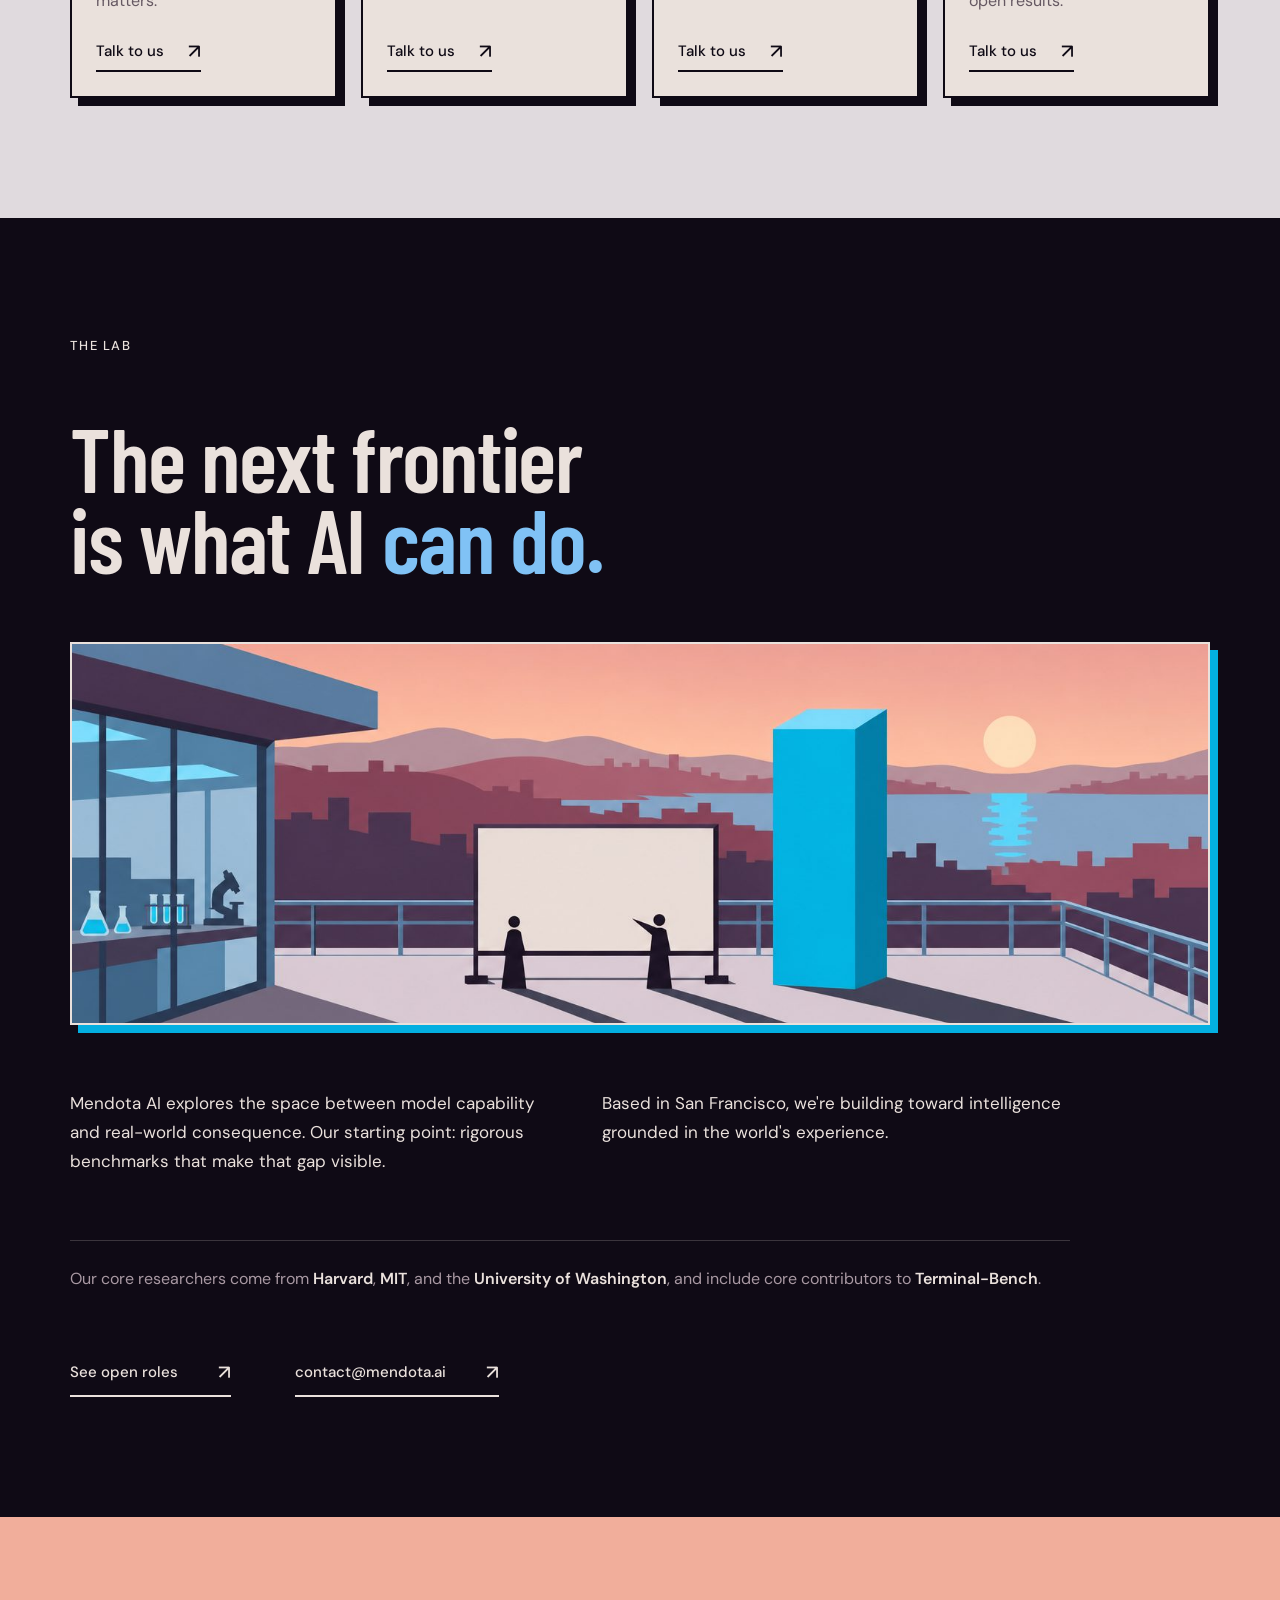
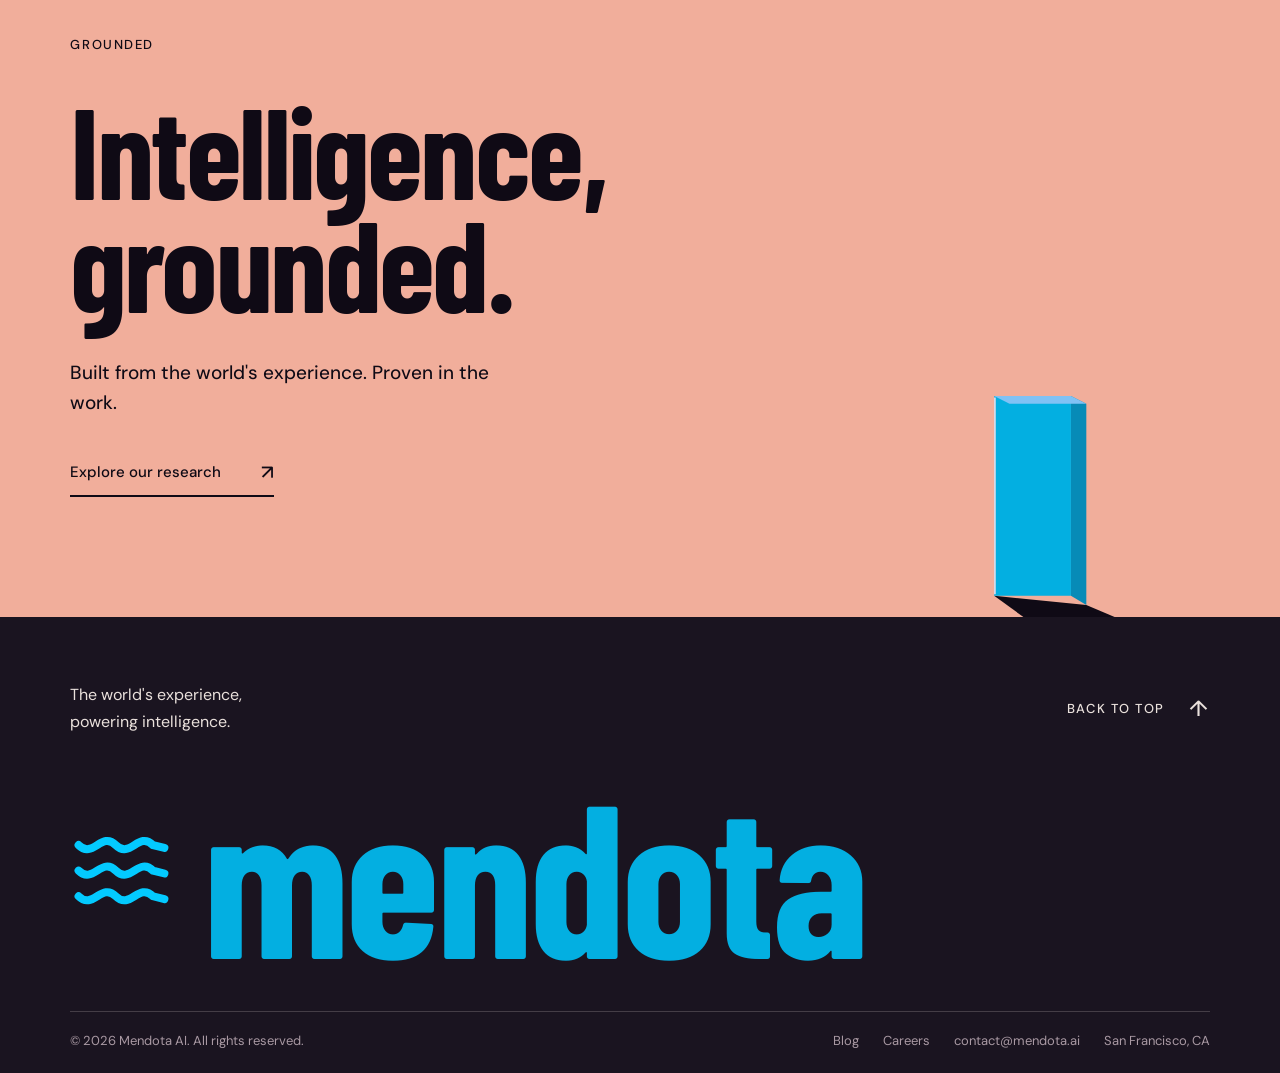
==== commit 24dfdbf8: "Site: dusk sky on inner pages and new illustrations across the site - Inner pages: bone header and d" ====
--- a/index.html
+++ b/index.html
@@ -7,7 +7,7 @@
   <title>Mendota AI — The next frontier.</title><link rel="icon" href="logo.svg">
   <link rel="preconnect" href="https://fonts.googleapis.com"><link rel="preconnect" href="https://fonts.gstatic.com" crossorigin>
   <link href="https://fonts.googleapis.com/css2?family=Barlow+Condensed:wght@500;600;700&family=DM+Sans:wght@400;450;500;600&display=swap" rel="stylesheet">
-  <link rel="stylesheet" href="styles.css?v=dusk-11"><script src="script.js?v=dusk-1" defer></script>
+  <link rel="stylesheet" href="styles.css?v=dusk-13"><script src="script.js?v=dusk-1" defer></script>
 </head>
 <body>
 <a class="skip-link" href="#research">Skip to research</a>
@@ -84,6 +84,8 @@
         <p class="pf-lede">Mendota is not a data vendor. It is one end-to-end post-training pipeline that audits, repairs and selects data, defines the RL environments, and tunes the training recipe for each model, so a small, verified dataset moves the metrics that matter.</p>
       </div>
 
+      <figure class="md-shot pf-shot"><img src="assets/img/product-pipeline.jpg" alt="Illustration: raw data blocks on a conveyor pass through audit, repair and review gates and stack into a single cyan monolith" width="1536" height="1024" loading="lazy" decoding="async"></figure>
+
       <ol class="pf-flow" aria-label="The Mendota pipeline">
         <li><span class="pf-no">01</span><h3>Audit</h3><p>Every sample is audited and continuously monitored. Leakage, contamination, broken labels and unverifiable answers are stopped at the door.</p></li>
         <li><span class="pf-no">02</span><h3>Repair</h3><p>Flawed data is fixed, not just filtered: corrected answers, rebuilt tests, re-run verifiers. Good signal is recovered instead of thrown away.</p></li>
@@ -123,17 +125,7 @@
       <article class="md-card md-card-wide" style="display: grid; grid-template-columns: repeat(2, minmax(0, 1fr)); gap: 0; padding: 0; overflow: hidden;">
         <span class="md-card-rim"></span>
         <div style="background: var(--sky); border-right: 2px solid var(--line-strong); min-height: 240px; position: relative;">
-          <svg viewBox="0 0 800 420" preserveAspectRatio="xMidYMid slice" aria-hidden="true" style="position: absolute; inset: 0; width: 100%; height: 100%;">
-            <g class="far" style="fill: var(--slate-2); opacity: var(--haze);"><polygon points="80,230 80,120 140,100 200,120 200,230"/><polygon points="260,230 260,160 360,160 360,230"/><polygon points="600,230 600,80 680,60 760,80 760,230"/><polygon points="420,230 420,190 520,190 520,230"/></g>
-            <polygon style="fill: var(--bone);" points="0,230 800,230 800,420 0,420"/>
-            <polygon style="fill: var(--bone-3);" points="0,230 240,230 80,420 0,420"/>
-            <g style="stroke: var(--void); stroke-opacity: .2; stroke-width: 1;"><line x1="0" y1="290" x2="800" y2="270"/><line x1="0" y1="350" x2="800" y2="320"/><line x1="200" y1="230" x2="150" y2="420"/><line x1="400" y1="230" x2="380" y2="420"/><line x1="600" y1="230" x2="610" y2="420"/></g>
-            <polygon class="cast" style="fill: var(--cast);" points="470,330 550,340 800,420 640,420"/>
-            <polygon style="fill: var(--blue-deep);" points="520,120 550,134 550,340 520,330"/>
-            <rect style="fill: var(--blue);" x="420" y="120" width="100" height="210"/>
-            <polygon style="fill: var(--blue-lit);" points="420,120 520,120 550,134 450,134"/>
-            <line style="stroke: var(--rim); stroke-width: 2;" x1="421" y1="122" x2="421" y2="328"/>
-          </svg>
+          <img class="md-fill" src="assets/img/infrabench.jpg" alt="Illustration: a figure walks through a city of server racks toward one rack glowing with an incident" width="1536" height="1024" loading="lazy" decoding="async">
         </div>
         <div style="padding: var(--space-3) var(--space-4); display: flex; flex-direction: column; justify-content: center; gap: 0;">
           <h3 style="margin: 0 0 8px; font-size: clamp(36px, 4vw, 52px);">InfraBench</h3>
@@ -151,14 +143,7 @@
           <a class="md-text-link" href="https://arxiv.org/abs/2603.29357" style="align-self: flex-start;">Read BenchScope <span aria-hidden="true">↗&#xFE0E;</span></a>
         </div>
         <div class="md-card-art" style="margin: 0; height: auto; min-height: 240px; border-bottom: 0; border-left: 2px solid var(--line-strong);">
-          <svg viewBox="0 0 800 420" preserveAspectRatio="xMidYMid slice" aria-hidden="true" style="position: absolute; inset: 0;">
-            <g class="far"><polygon points="40,230 40,130 110,110 180,130 180,230"/><polygon points="640,230 640,100 710,80 780,100 780,230"/></g>
-            <polygon class="floor" points="0,230 800,230 800,420 0,420"/><polygon class="floor-shade" points="0,230 220,230 60,420 0,420"/>
-            <polygon class="cast" points="250,330 280,336 400,420 330,420"/><rect class="mono" x="200" y="150" width="50" height="180"/><polygon class="mono-shade" points="250,150 280,158 280,336 250,330"/>
-            <polygon class="cast" points="370,330 400,336 520,420 450,420"/><rect class="mono" x="320" y="230" width="50" height="100"/><polygon class="mono-shade" points="370,230 400,238 400,336 370,330"/>
-            <polygon class="cast" points="490,330 520,336 640,420 570,420"/><rect class="mono" x="440" y="100" width="50" height="230"/><polygon class="mono-shade" points="490,100 520,108 520,336 490,330"/>
-            <polygon class="cast" points="610,330 640,336 760,420 690,420"/><rect class="mono" x="560" y="260" width="50" height="70"/><polygon class="mono-shade" points="610,260 640,268 640,336 610,330"/>
-          </svg>
+          <img class="md-fill" src="assets/img/benchscope.jpg" alt="Illustration: a lens over a row of benchmark bars; inside it the bars are cyan, outside they fade to grey" width="1536" height="1024" loading="lazy" decoding="async">
         </div>
       </article>
     </div>
@@ -227,6 +212,7 @@
     <div style="max-width: 1600px; margin: 0 auto; display: flex; flex-direction: column; gap: var(--space-5);">
       <span class="md-chapter"><span class="md-chapter-title" style="border-left: 0; padding-left: 0;">The lab</span></span>
       <h2 id="lab-title" style="margin: 0; max-width: 1000px; font-family: var(--font-display); font-size: clamp(48px, 7vw, 96px); line-height: .9; font-weight: 600; letter-spacing: -.015em;">The next frontier<br>is what AI <span style="color: var(--blue-lit);">can do.</span></h2>
+      <figure class="md-shot lab-shot"><img src="assets/img/lab-skyline.jpg" alt="Illustration: two researchers at a whiteboard on a rooftop lab overlooking a bay at dusk" width="1536" height="1024" loading="lazy" decoding="async"></figure>
       <div class="cols" style="max-width: 1000px;">
         <p style="margin: 0; font-size: 17px; line-height: 1.7;">Mendota AI explores the space between model capability and real-world consequence. Our starting point: rigorous benchmarks that make that gap visible.</p>
         <p style="margin: 0; font-size: 17px; line-height: 1.7;">Based in San Francisco, we're building toward intelligence grounded in the world's experience.</p>
--- a/styles.css
+++ b/styles.css
@@ -347,3 +347,29 @@
 .pf .md-text-link:hover{color:var(--blue-lit)}
 @media(max-width:1100px){.pf-flow{grid-template-columns:repeat(3,minmax(0,1fr));row-gap:var(--space-5)}}
 @media(max-width:800px){.pf-flow{grid-template-columns:1fr;row-gap:0}.pf-flow li{border-top:0;border-left:2px solid #eae1dc40;padding:0 0 var(--space-4) var(--space-4)}.pf-flow li::before{top:4px;left:-8px}.pf-flow li:last-child{border-left-color:var(--blue);padding-bottom:0}.pf-grid{grid-template-columns:1fr}.pf-card{padding:var(--space-3);box-shadow:5px 5px 0 #000}.pf-card-models{box-shadow:5px 5px 0 var(--blue-deep)}}
+
+/* ---- dusk sky on inner pages (matches the home hero) ---- */
+:root{--dusk-sun:url("data:image/svg+xml,%3Csvg xmlns='http://www.w3.org/2000/svg' viewBox='0 0 240 240'%3E%3CclipPath id='c'%3E%3Ccircle cx='120' cy='120' r='120'/%3E%3C/clipPath%3E%3Ccircle cx='120' cy='120' r='120' fill='%23fbe0c8'/%3E%3Cg clip-path='url(%23c)' fill='%23f8cbb3'%3E%3Crect y='128' width='240' height='5'/%3E%3Crect y='152' width='240' height='7'/%3E%3Crect y='180' width='240' height='9'/%3E%3C/g%3E%3C/svg%3E");--dusk-clouds:url("data:image/svg+xml,%3Csvg xmlns='http://www.w3.org/2000/svg' viewBox='0 0 1600 200'%3E%3Cg fill='%23f8cbb3' fill-opacity='.75'%3E%3Crect x='720' y='40' width='380' height='10' rx='5'/%3E%3Crect x='810' y='62' width='200' height='8' rx='4'/%3E%3Crect x='1200' y='104' width='300' height='10' rx='5'/%3E%3Crect x='1280' y='126' width='160' height='8' rx='4'/%3E%3C/g%3E%3C/svg%3E");--dusk-sky:linear-gradient(var(--dusk-top),var(--sky) 55%,var(--dusk-low));--sun-size:clamp(160px,18vw,260px)}
+.page-hero{background:var(--dusk-sun) right 34% bottom calc(var(--sun-size) * -.45)/var(--sun-size) no-repeat,var(--dusk-clouds) center top/1600px auto no-repeat,var(--dusk-sky)}
+.jd-hero{background:linear-gradient(to top,var(--bone-2) calc(var(--floor) - 1px),var(--void) 0,var(--void) calc(var(--floor) + 1px),transparent 0),var(--dusk-sky)}
+.post-hero{background:var(--dusk-clouds) center top/1600px auto no-repeat,var(--dusk-sky)}
+@media(max-width:800px){:root{--sun-size:140px}.page-hero:not(.jd-hero):not(.post-hero){background-position:right 8% bottom calc(var(--sun-size) * -.45),center top,0 0}}
+
+/* ---- illustrations ---- */
+.md-shot{margin:0;border:2px solid var(--line-strong);box-shadow:var(--shadow-cel);background:var(--bone-2);overflow:hidden}
+.md-shot img{display:block;width:100%;height:100%;object-fit:cover}
+.md-fill{position:absolute;inset:0;width:100%;height:100%;object-fit:cover;display:block}
+.pf-shot{aspect-ratio:21/9;border-color:#eae1dc33;box-shadow:12px 12px 0 var(--blue-deep)}
+.pf-shot img{object-position:center 62%}
+.lab-shot{aspect-ratio:3/1;max-width:1600px}
+.lab-shot img{object-position:center 66%}
+.post-row a{grid-template-columns:clamp(160px,18vw,280px) minmax(0,3fr) minmax(0,1fr) auto}
+.post-thumb{width:100%;height:auto;aspect-ratio:3/2;object-fit:cover;display:block;border:2px solid var(--line-strong);box-shadow:4px 4px 0 var(--void)}
+.post-cover{aspect-ratio:2/1;margin:0 0 var(--space-4)}
+.crew{padding:var(--space-6) var(--gutter);background:var(--bone-2);border-bottom:2px solid var(--line-strong)}
+.crew-wrap{max-width:1600px;margin:0 auto;display:grid;grid-template-columns:minmax(0,1.2fr) minmax(0,1fr);gap:var(--space-5);align-items:center}
+.crew .md-shot{aspect-ratio:3/2}
+.crew-copy{display:flex;flex-direction:column;gap:var(--space-3)}
+.crew-copy h2{margin:0;font-family:var(--font-display);font-size:clamp(48px,6vw,88px);line-height:.9;font-weight:600;letter-spacing:-.015em}
+.crew-copy p{margin:0;max-width:480px;font-size:19px;line-height:1.55;color:var(--slate)}
+@media(max-width:800px){.post-row a{grid-template-columns:1fr}.post-thumb{max-width:420px}.crew-wrap{grid-template-columns:1fr;gap:var(--space-4)}.pf-shot{aspect-ratio:3/2;box-shadow:6px 6px 0 var(--blue-deep)}.lab-shot{aspect-ratio:2/1}.md-shot{box-shadow:5px 5px 0 var(--void)}}
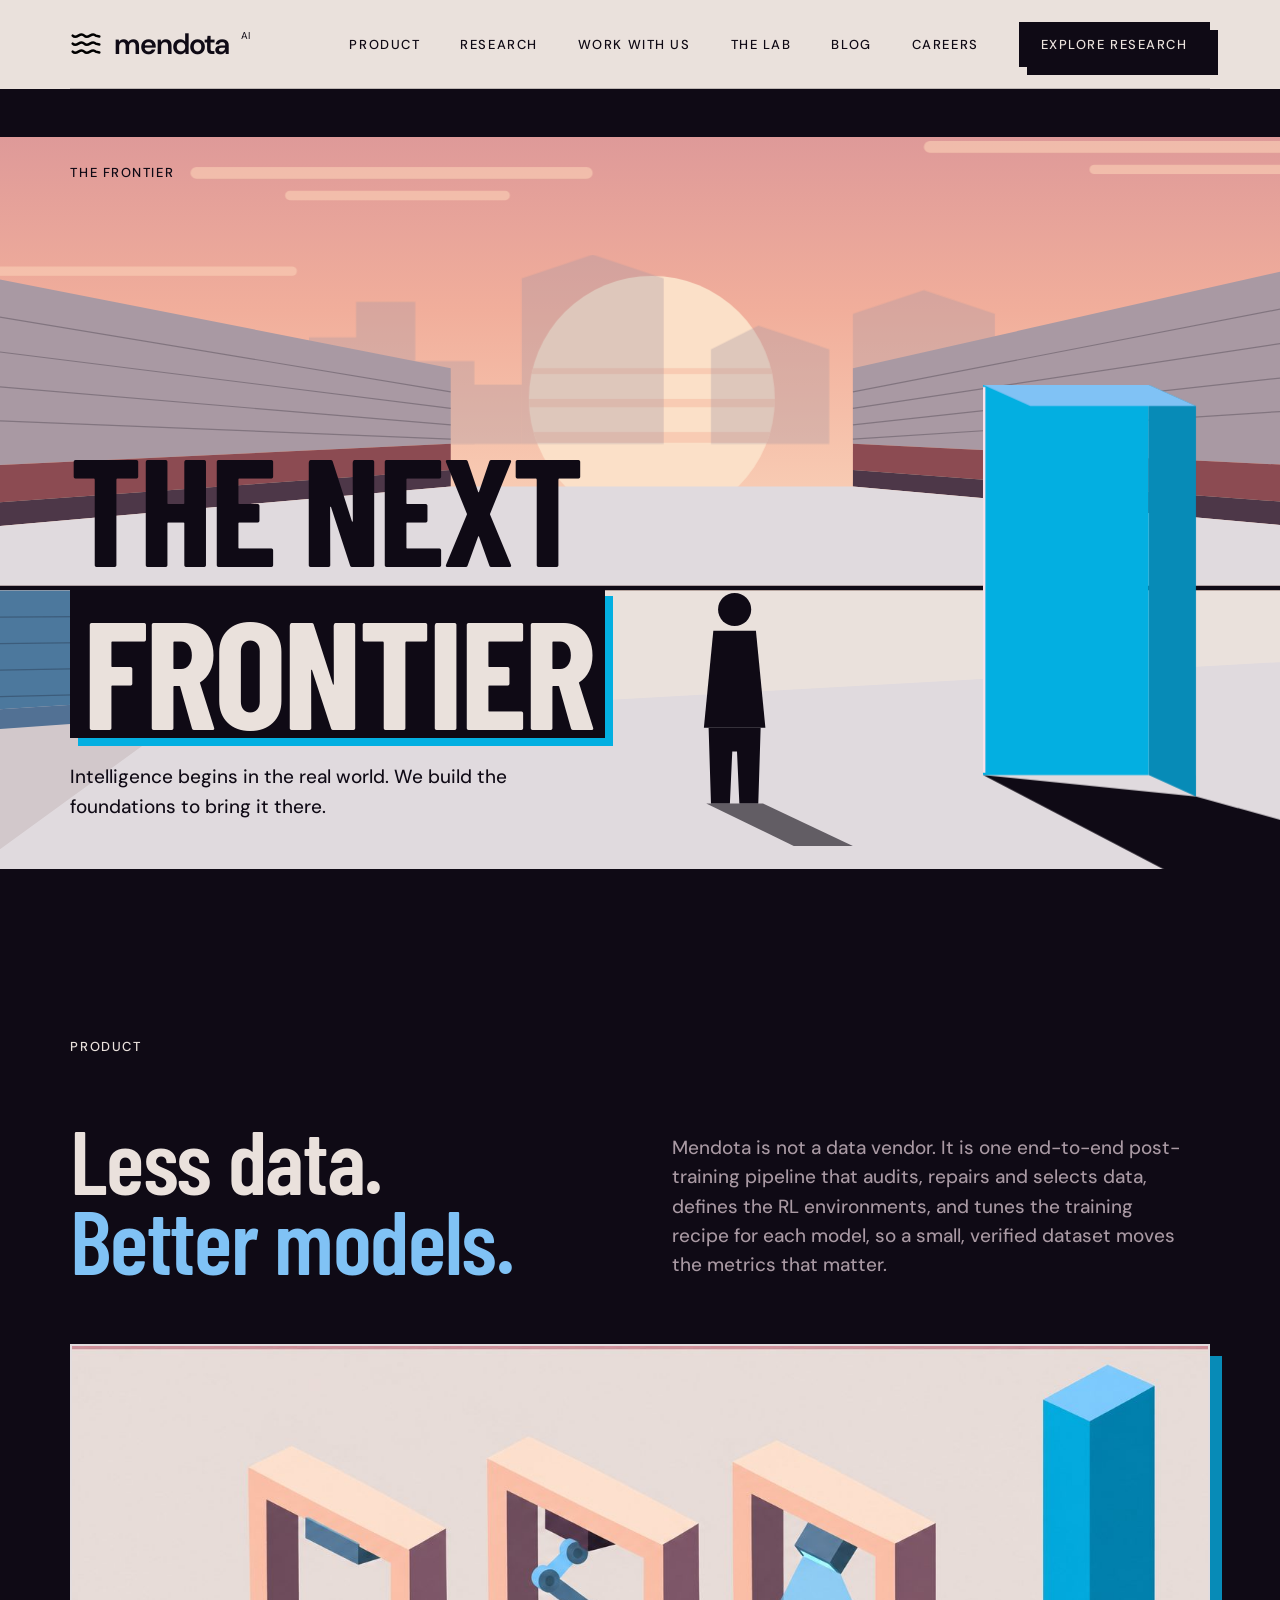
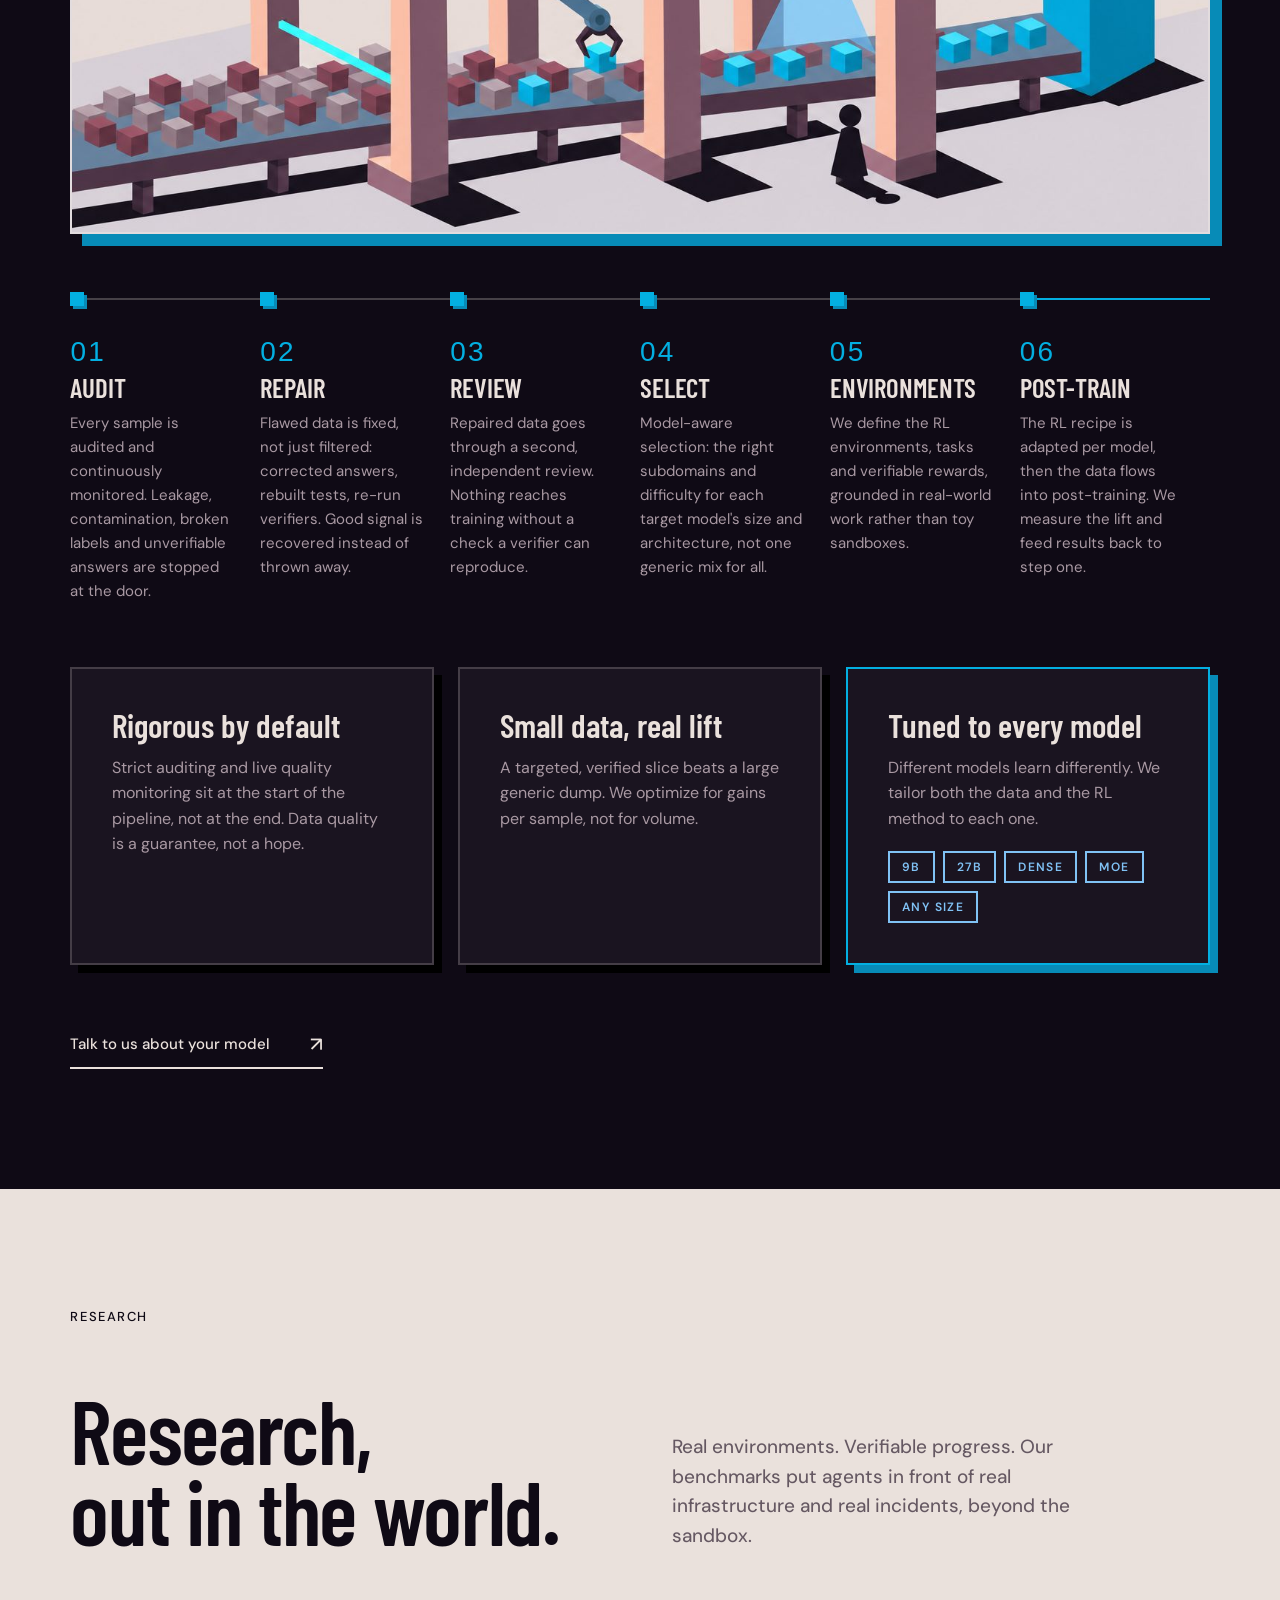
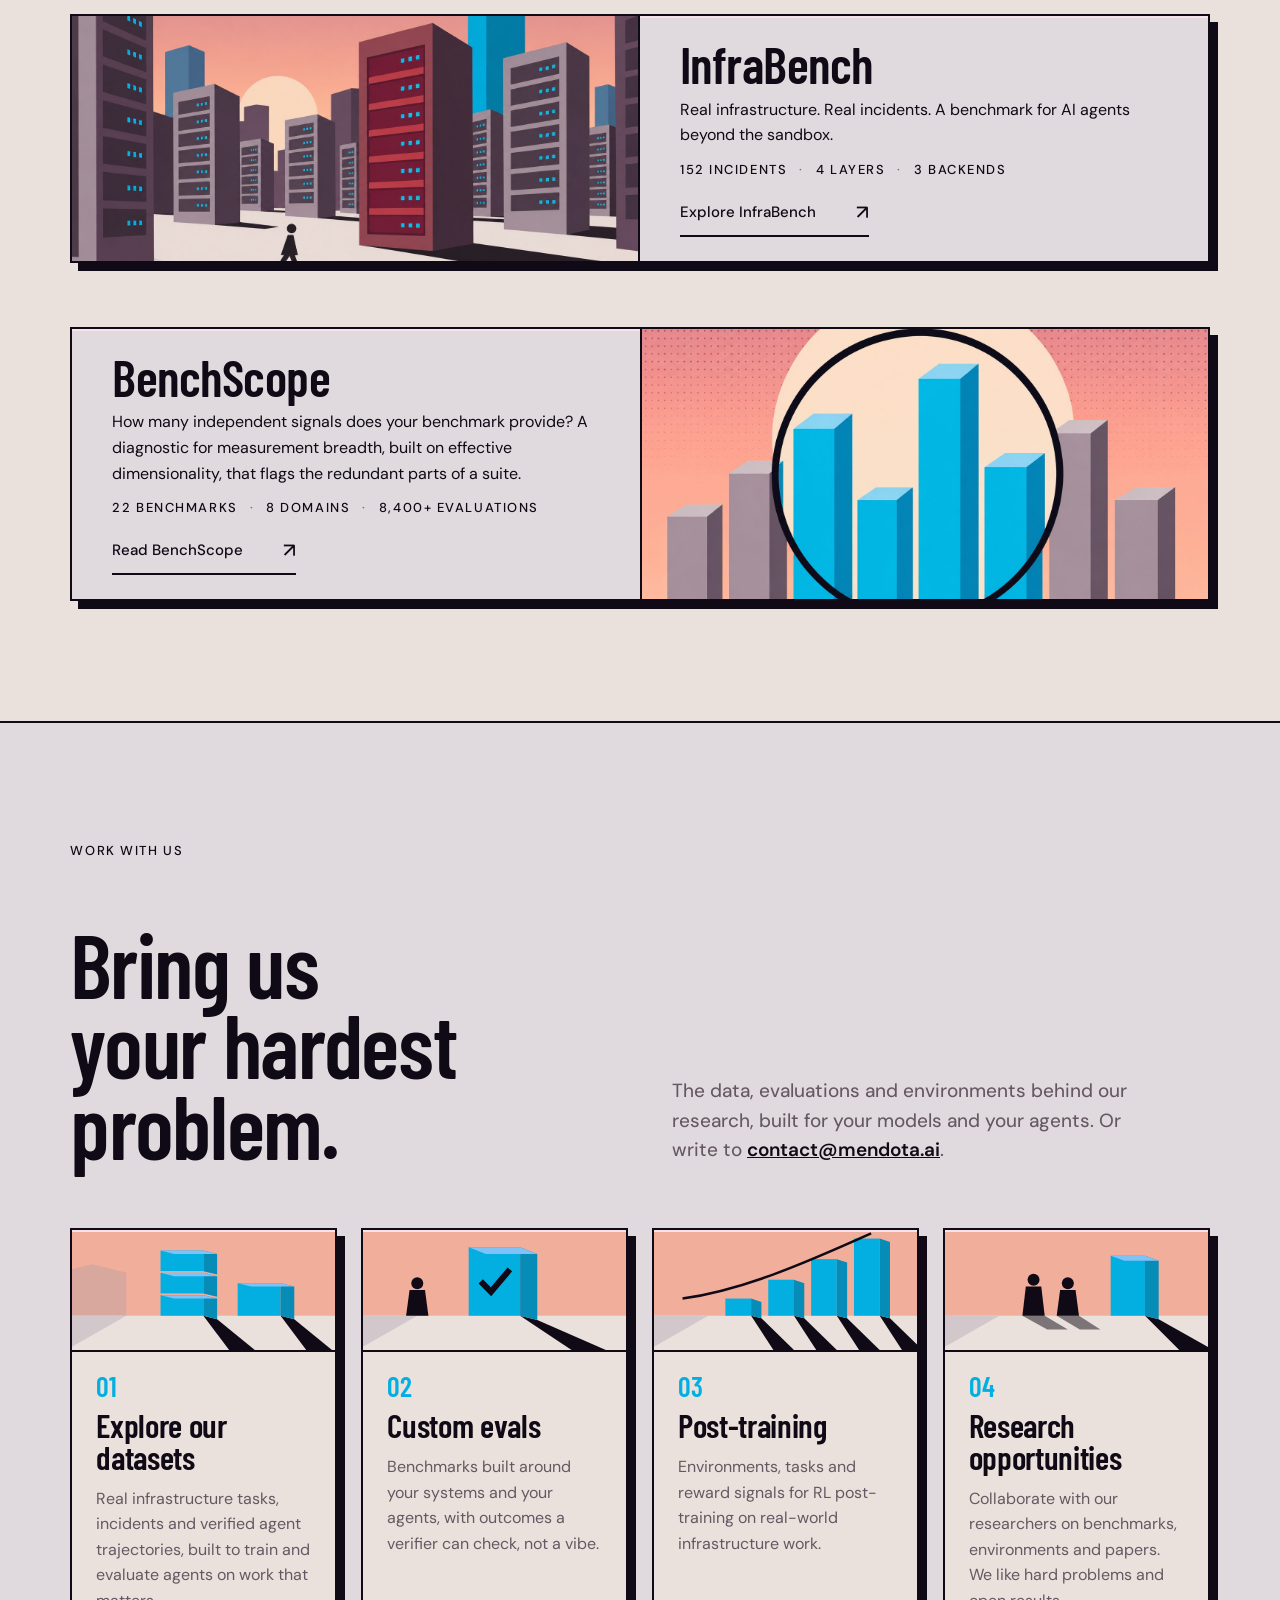
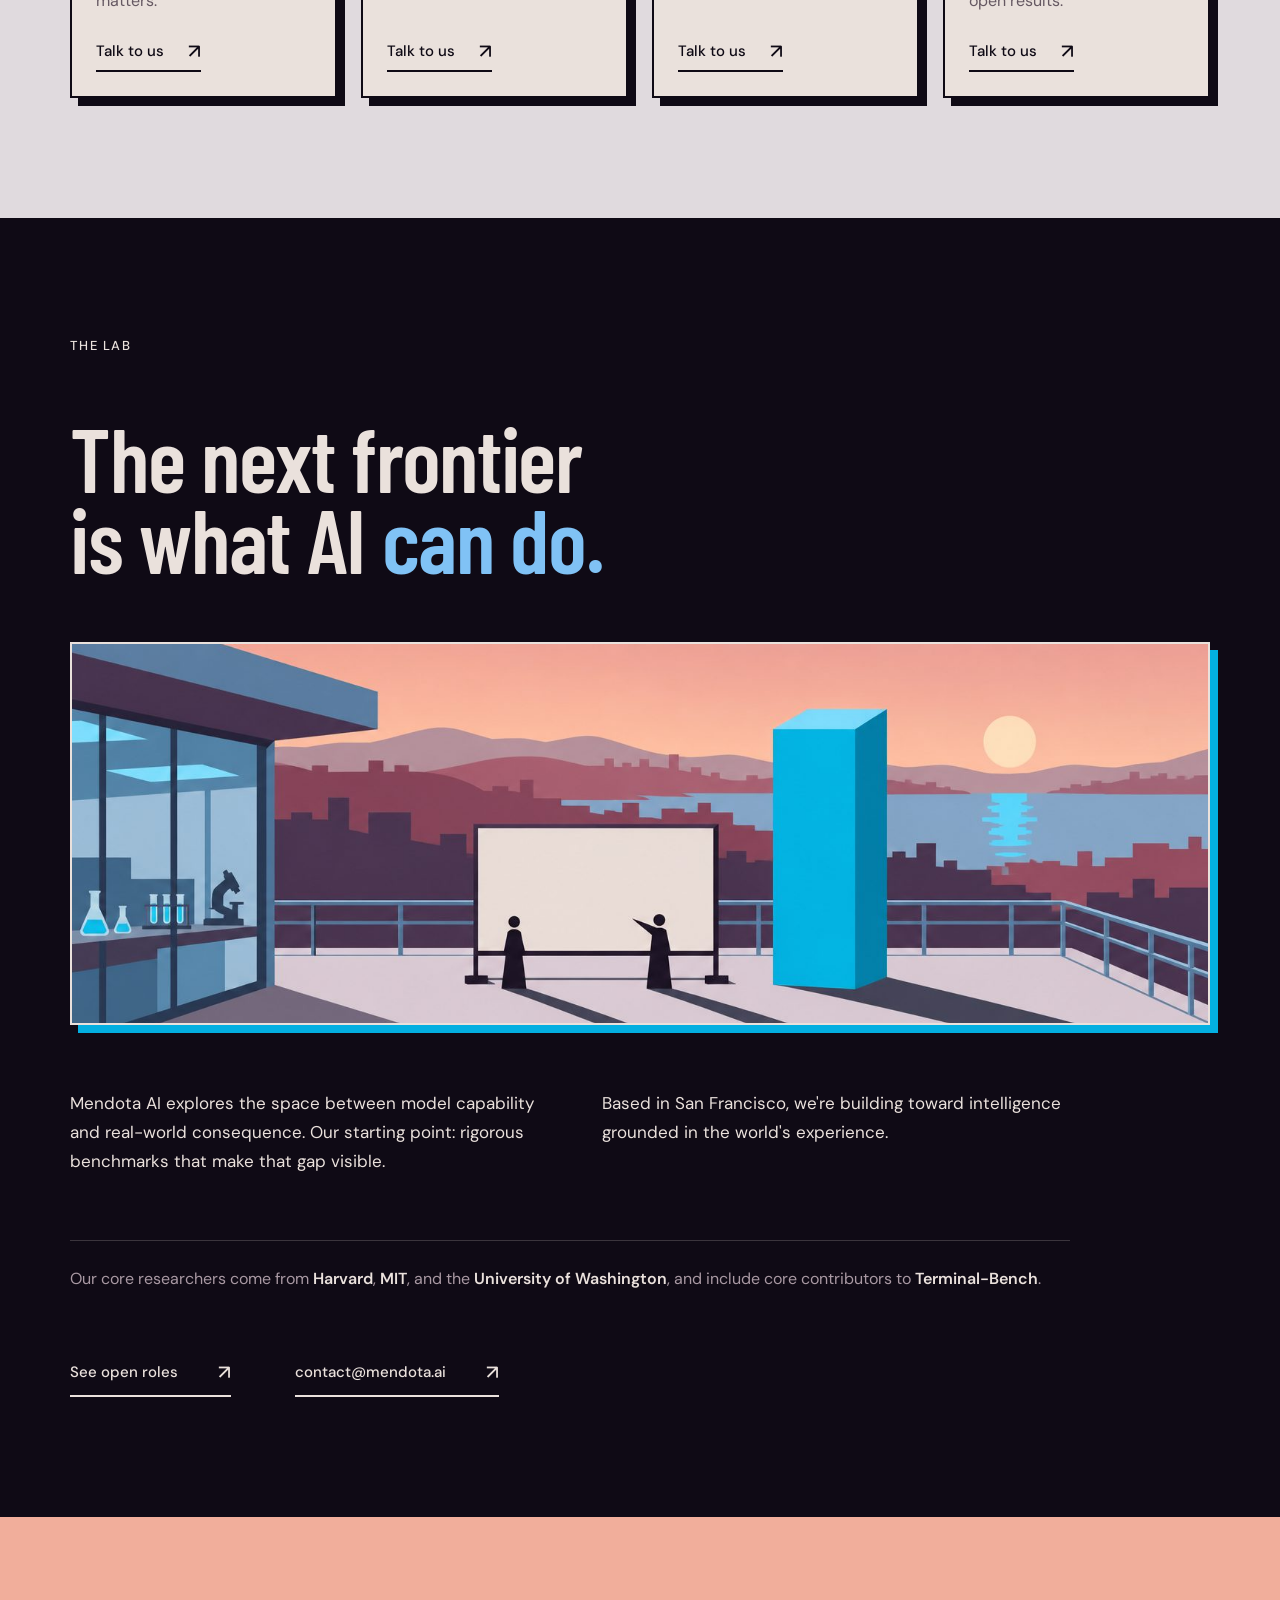
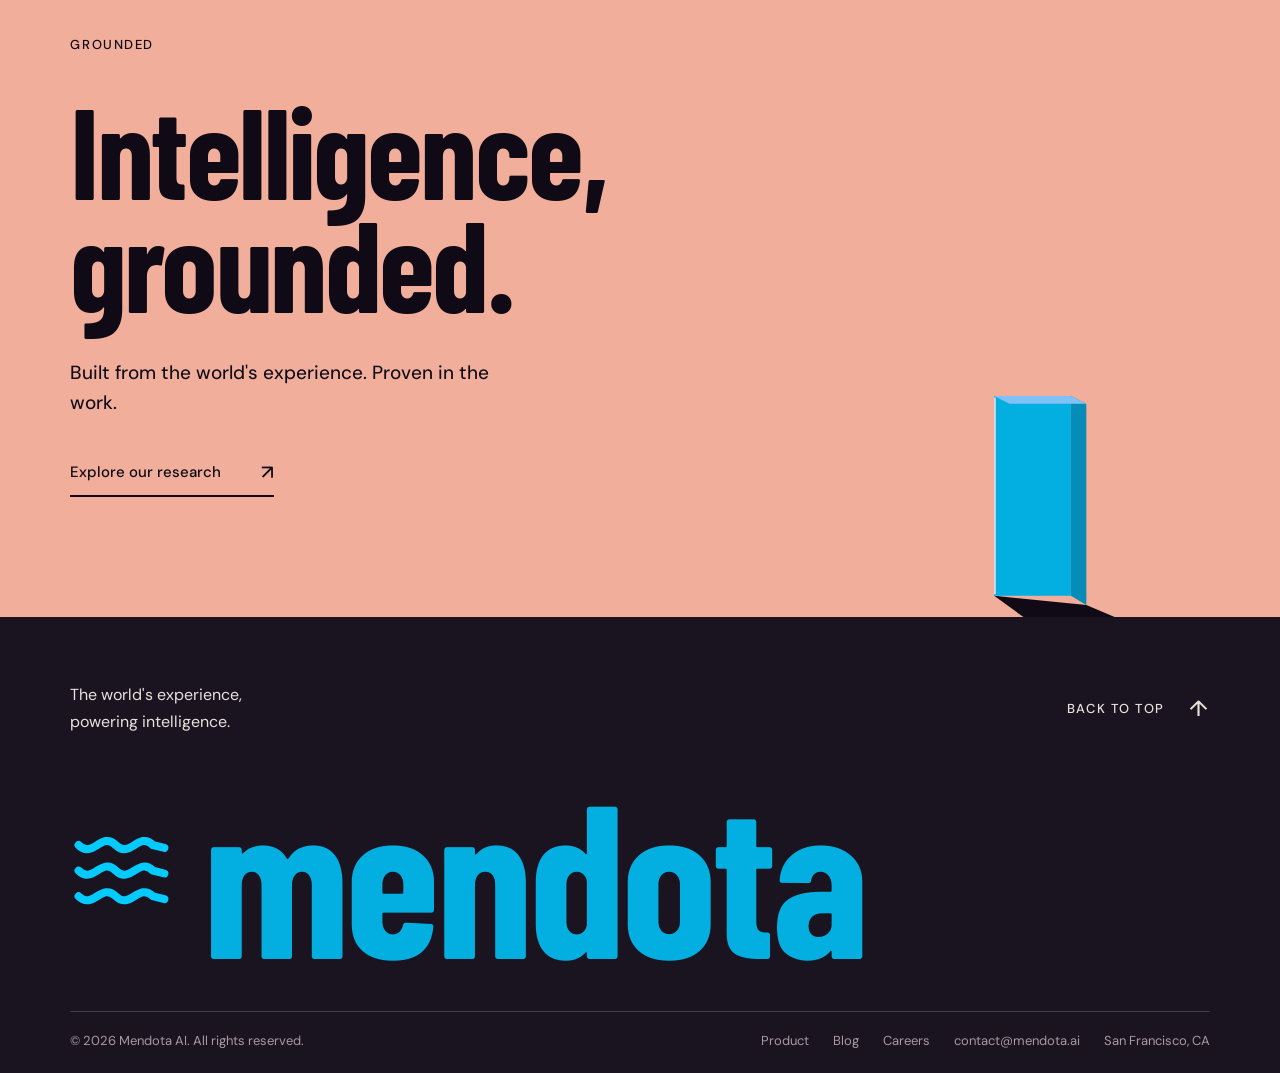
==== commit f6538c9b: "Site: share previews, unclipped headlines, bone theme color, footer Product link - Open Graph / Twit" ====
--- a/index.html
+++ b/index.html
@@ -2,12 +2,16 @@
 <html lang="en">
 <head>
   <meta charset="utf-8"><meta name="viewport" content="width=device-width,initial-scale=1">
-  <meta name="theme-color" content="#f1ae9b">
-  <meta name="description" content="Mendota AI — the world's experience, powering intelligence. Research grounded in real tasks and verifiable outcomes.">
-  <title>Mendota AI — The next frontier.</title><link rel="icon" href="logo.svg">
+  <meta name="theme-color" content="#eae1dc">
+  <meta name="description" content="Mendota AI builds an end-to-end post-training platform: rigorously audited data, model-aware data selection and verifiable RL environments that make models measurably better with less data.">
+  <title>Mendota AI — The next frontier.</title>
+  <meta property="og:type" content="website"><meta property="og:site_name" content="Mendota AI"><meta property="og:url" content="https://mendota.ai/">
+  <meta property="og:title" content="Mendota AI — The next frontier."><meta property="og:description" content="Mendota AI builds an end-to-end post-training platform: rigorously audited data, model-aware data selection and verifiable RL environments that make models measurably better with less data.">
+  <meta property="og:image" content="https://mendota.ai/assets/img/og-home.jpg"><meta property="og:image:width" content="1200"><meta property="og:image:height" content="630">
+  <meta name="twitter:card" content="summary_large_image"><meta name="twitter:image" content="https://mendota.ai/assets/img/og-home.jpg"><link rel="icon" href="logo.svg">
   <link rel="preconnect" href="https://fonts.googleapis.com"><link rel="preconnect" href="https://fonts.gstatic.com" crossorigin>
   <link href="https://fonts.googleapis.com/css2?family=Barlow+Condensed:wght@500;600;700&family=DM+Sans:wght@400;450;500;600&display=swap" rel="stylesheet">
-  <link rel="stylesheet" href="styles.css?v=dusk-13"><script src="script.js?v=dusk-1" defer></script>
+  <link rel="stylesheet" href="styles.css?v=dusk-14"><script src="script.js?v=dusk-1" defer></script>
 </head>
 <body>
 <a class="skip-link" href="#research">Skip to research</a>
@@ -247,7 +251,7 @@
         <a href="#top" style="display: inline-flex; align-items: center; gap: 24px; font-size: 13px; font-weight: 500; letter-spacing: .12em; text-transform: uppercase; text-decoration: none;">Back to top <span aria-hidden="true" style="font-size: 22px;">↑</span></a>
       </div>
       <a class="footer-mark" href="#top" aria-label="Mendota AI home" style="display: flex; align-items: center; gap: 30px; width: max-content; max-width: 100%; font-family: var(--font-display); font-size: clamp(80px, 17vw, 260px); line-height: .9; font-weight: 700; letter-spacing: -.02em; color: var(--blue); text-decoration: none;"><img src="logo.svg" alt="" width="36" height="32" style="width: clamp(44px, 8vw, 120px); height: auto; filter: brightness(0) saturate(100%) invert(63%) sepia(75%) saturate(2160%) hue-rotate(152deg) brightness(99%) contrast(104%);">mendota</a>
-      <div style="display: flex; flex-wrap: wrap; justify-content: space-between; gap: 16px; border-top: 1px solid #eae1dc33; padding-top: 20px; font-size: 13px; color: var(--slate-2);"><span>© 2026 Mendota AI. All rights reserved.</span><span class="footer-links"><a href="blog/">Blog</a><a href="careers/">Careers</a><a href="mailto:contact@mendota.ai">contact@mendota.ai</a><span>San Francisco, CA</span></span></div>
+      <div style="display: flex; flex-wrap: wrap; justify-content: space-between; gap: 16px; border-top: 1px solid #eae1dc33; padding-top: 20px; font-size: 13px; color: var(--slate-2);"><span>© 2026 Mendota AI. All rights reserved.</span><span class="footer-links"><a href="#product">Product</a><a href="blog/">Blog</a><a href="careers/">Careers</a><a href="mailto:contact@mendota.ai">contact@mendota.ai</a><span>San Francisco, CA</span></span></div>
     </div>
   </footer>
 
--- a/styles.css
+++ b/styles.css
@@ -373,3 +373,6 @@
 .crew-copy h2{margin:0;font-family:var(--font-display);font-size:clamp(48px,6vw,88px);line-height:.9;font-weight:600;letter-spacing:-.015em}
 .crew-copy p{margin:0;max-width:480px;font-size:19px;line-height:1.55;color:var(--slate)}
 @media(max-width:800px){.post-row a{grid-template-columns:1fr}.post-thumb{max-width:420px}.crew-wrap{grid-template-columns:1fr;gap:var(--space-4)}.pf-shot{aspect-ratio:3/2;box-shadow:6px 6px 0 var(--blue-deep)}.lab-shot{aspect-ratio:2/1}.md-shot{box-shadow:5px 5px 0 var(--void)}}
+
+/* ---- headline: keep the boxed word from covering the line above ---- */
+.md-scene-copy h1 em,.page-hero h1 em{display:inline-block;line-height:.86;padding:.1em .08em .02em;margin-top:.1em}
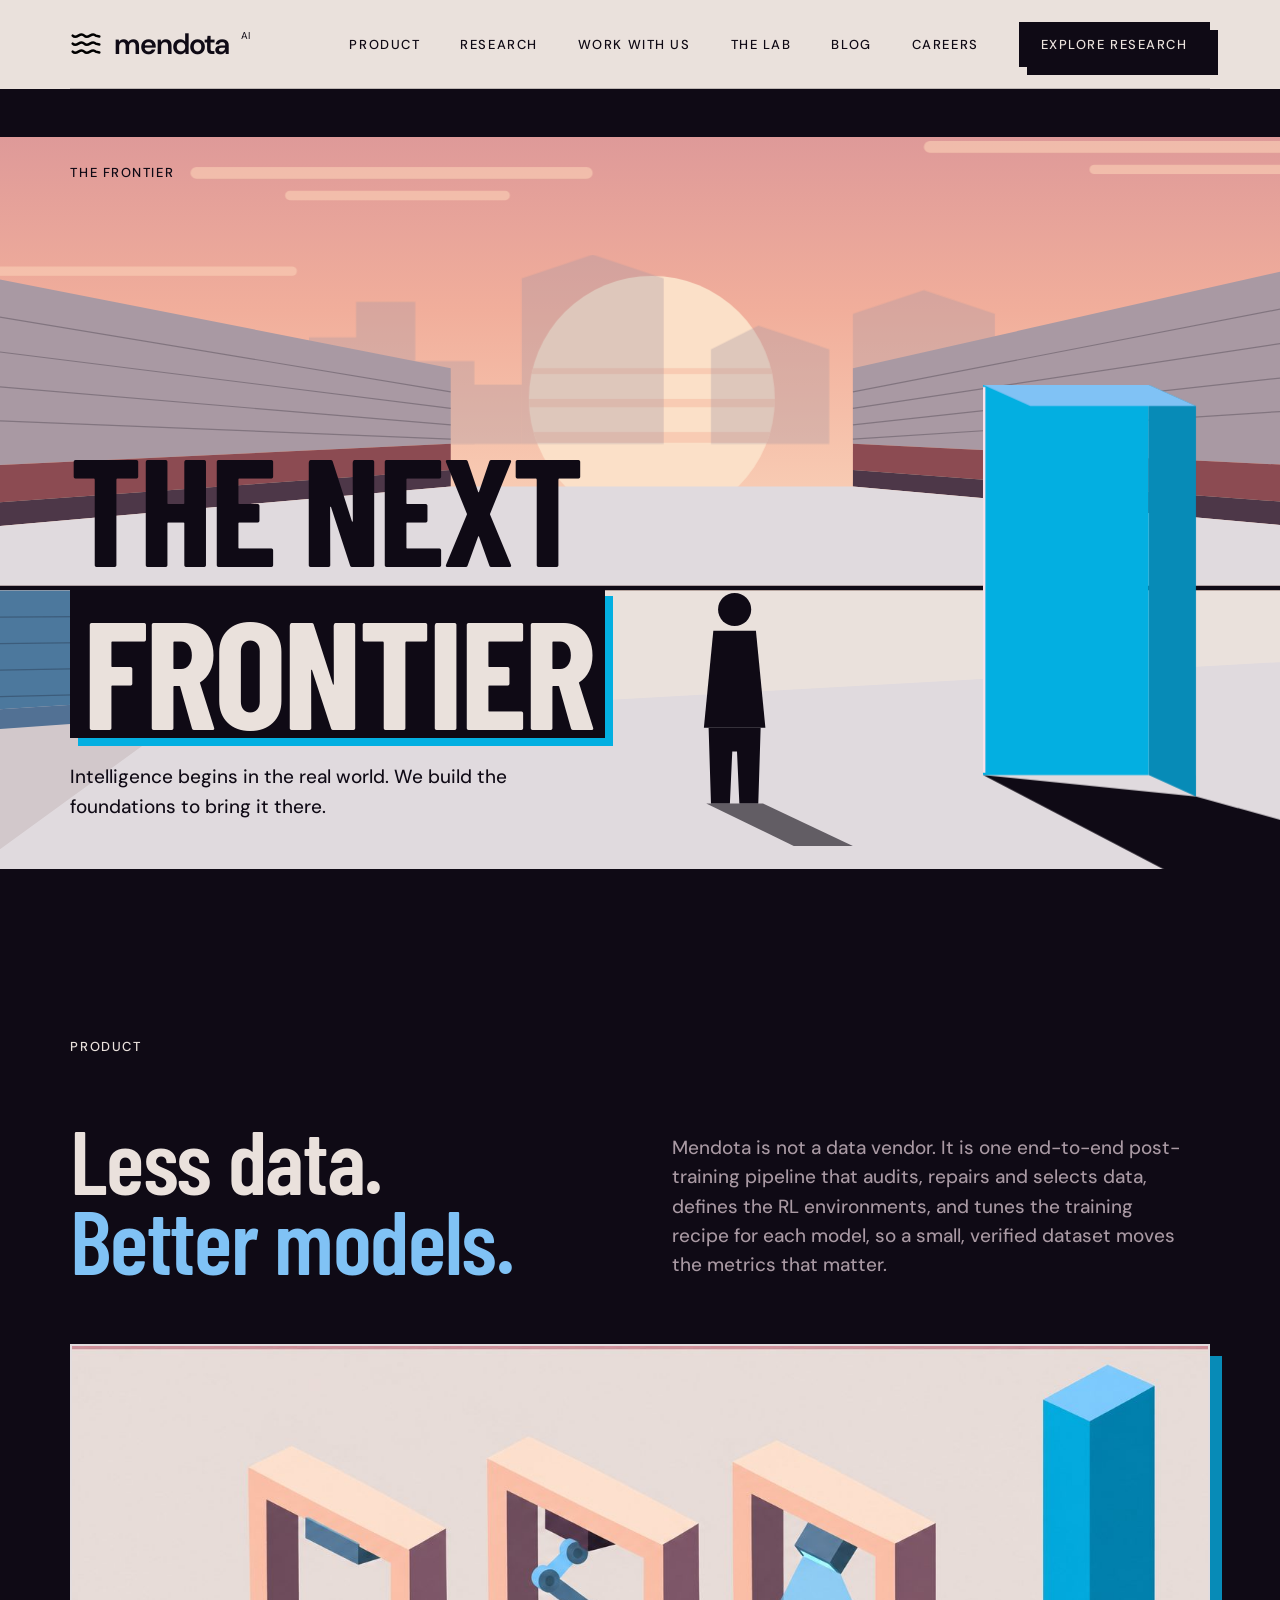
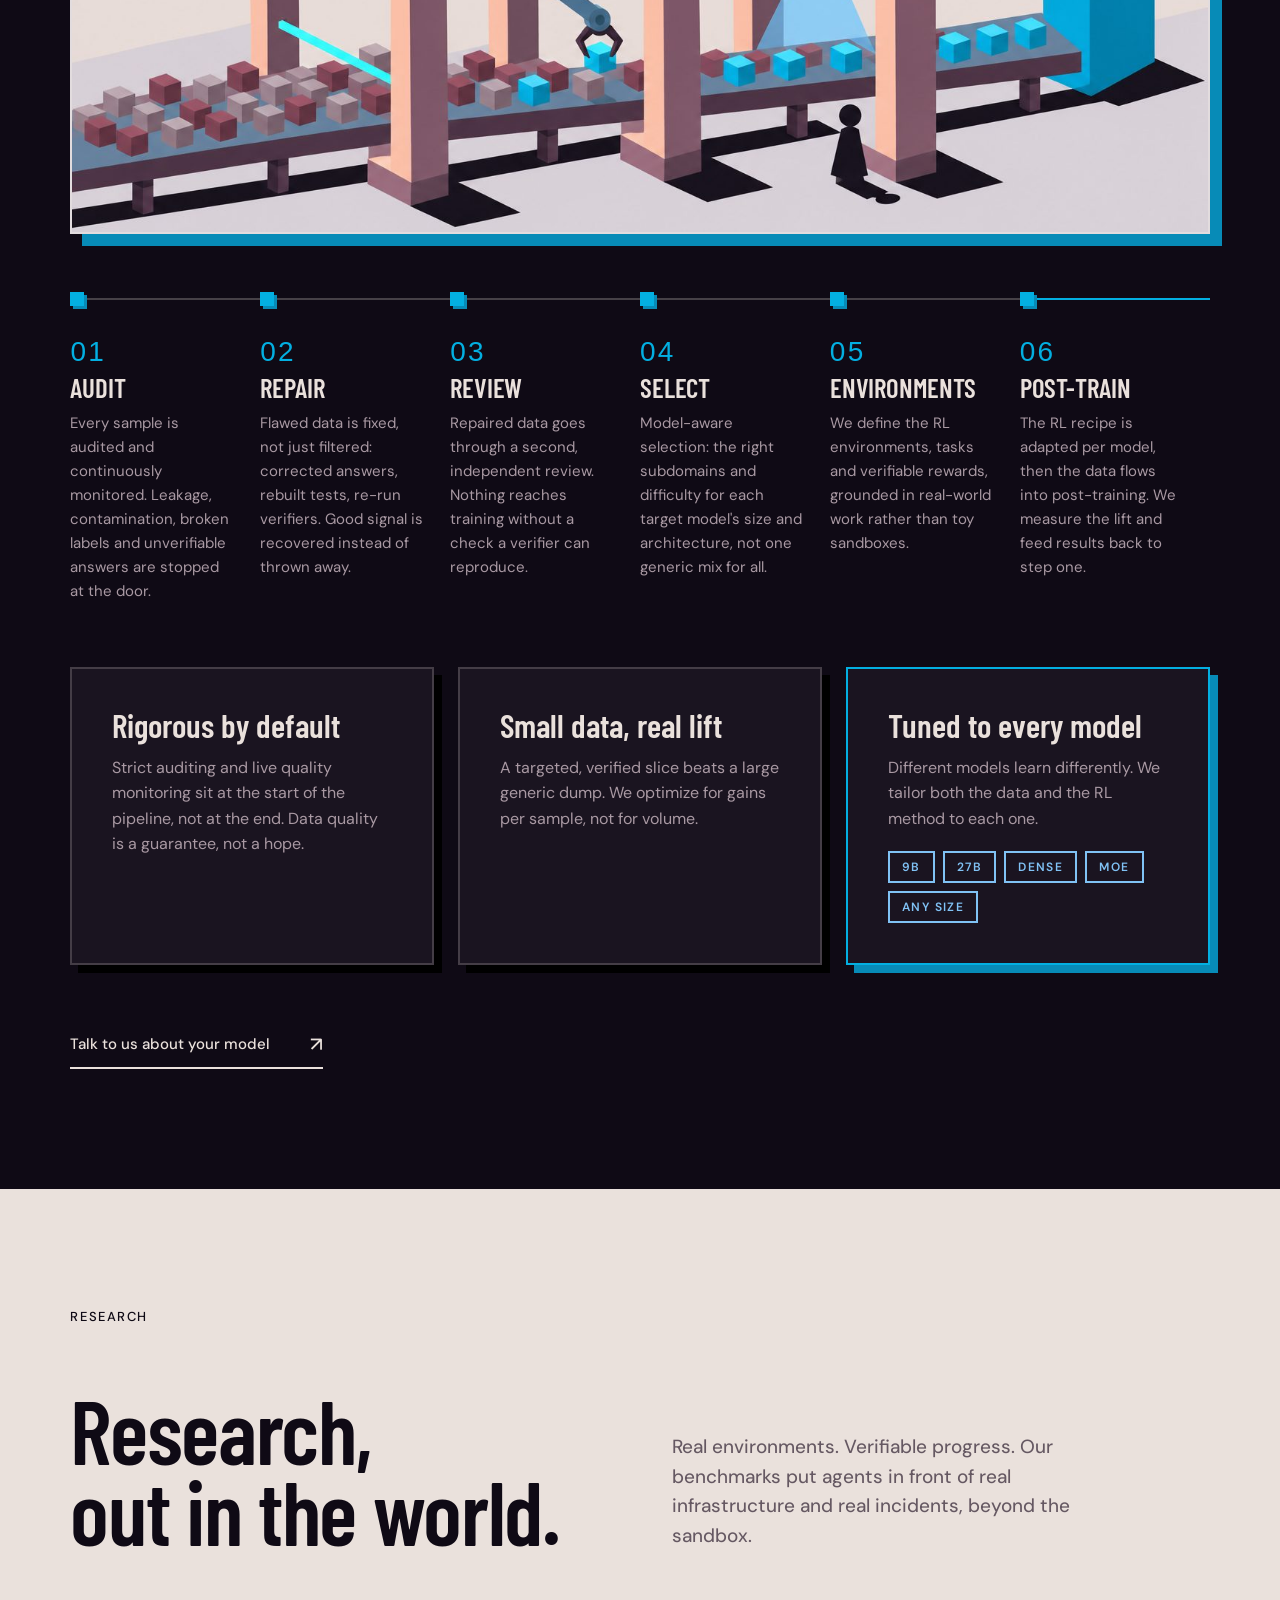
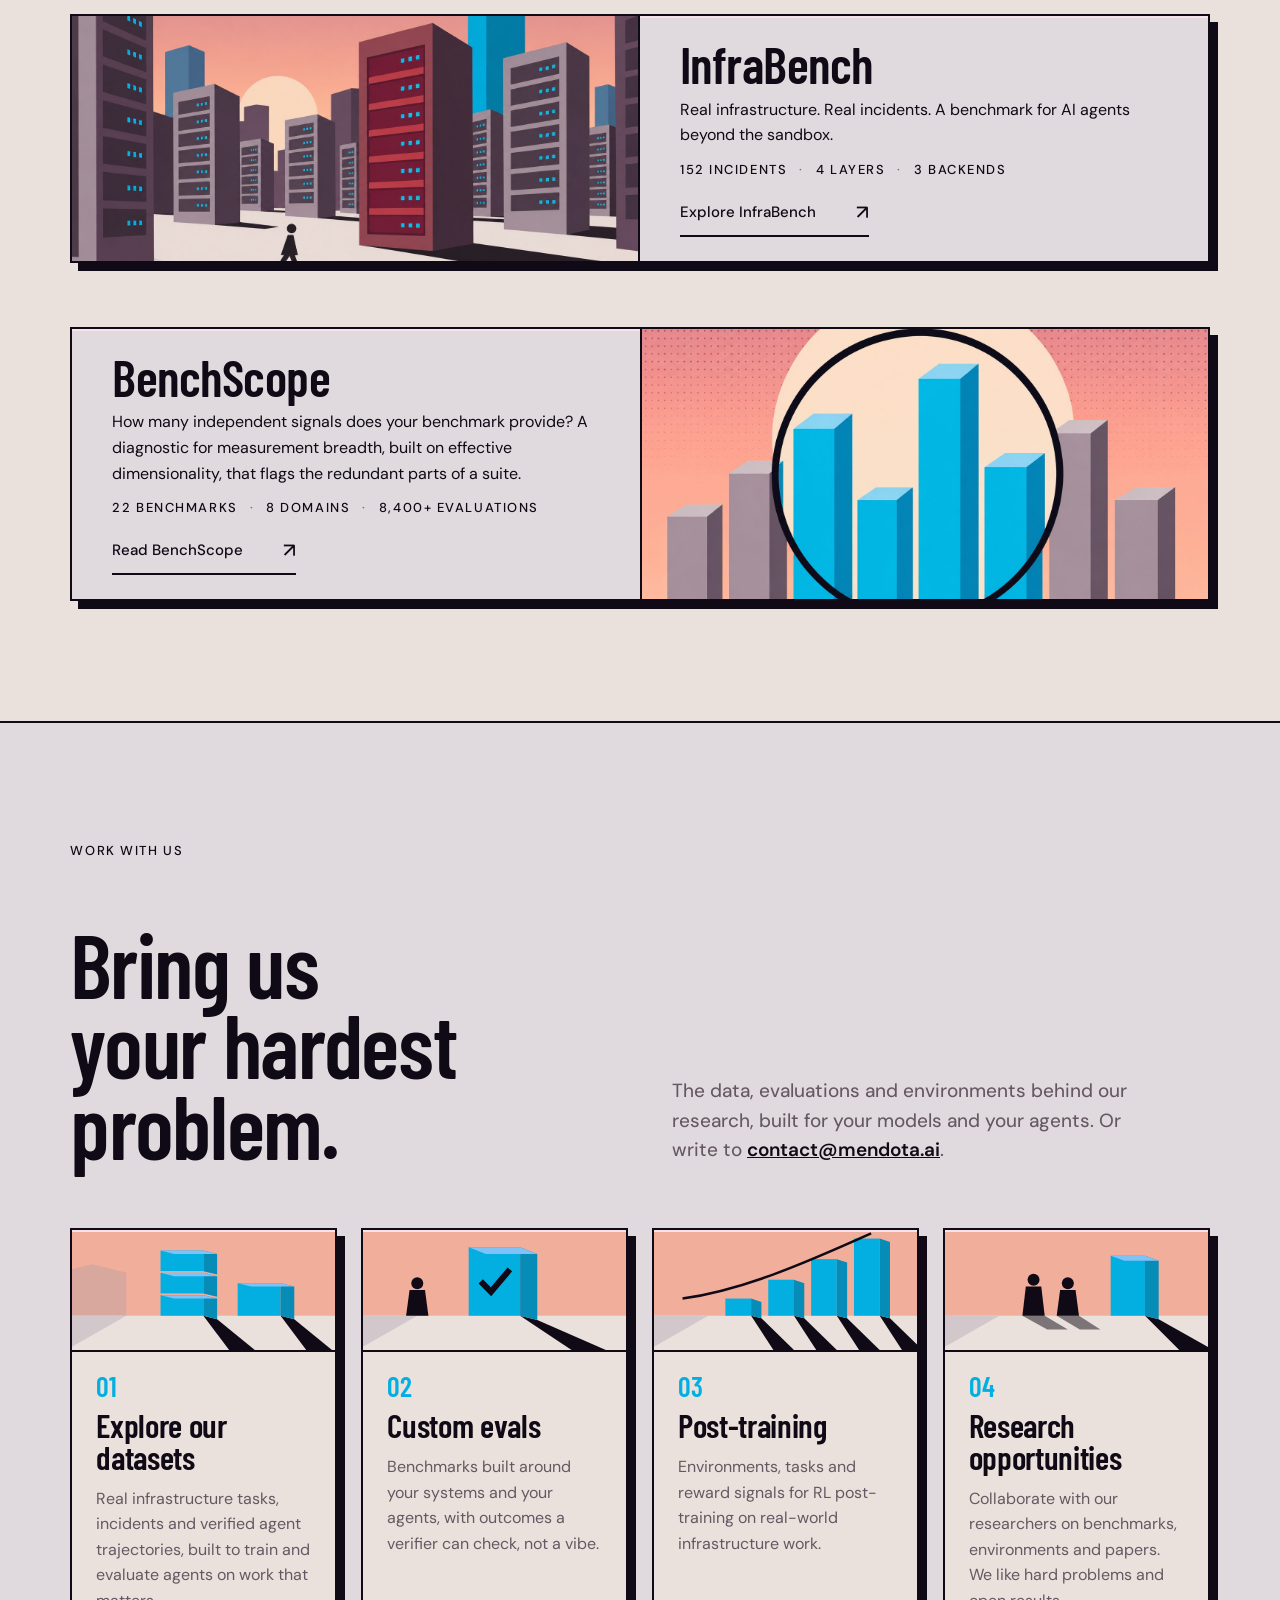
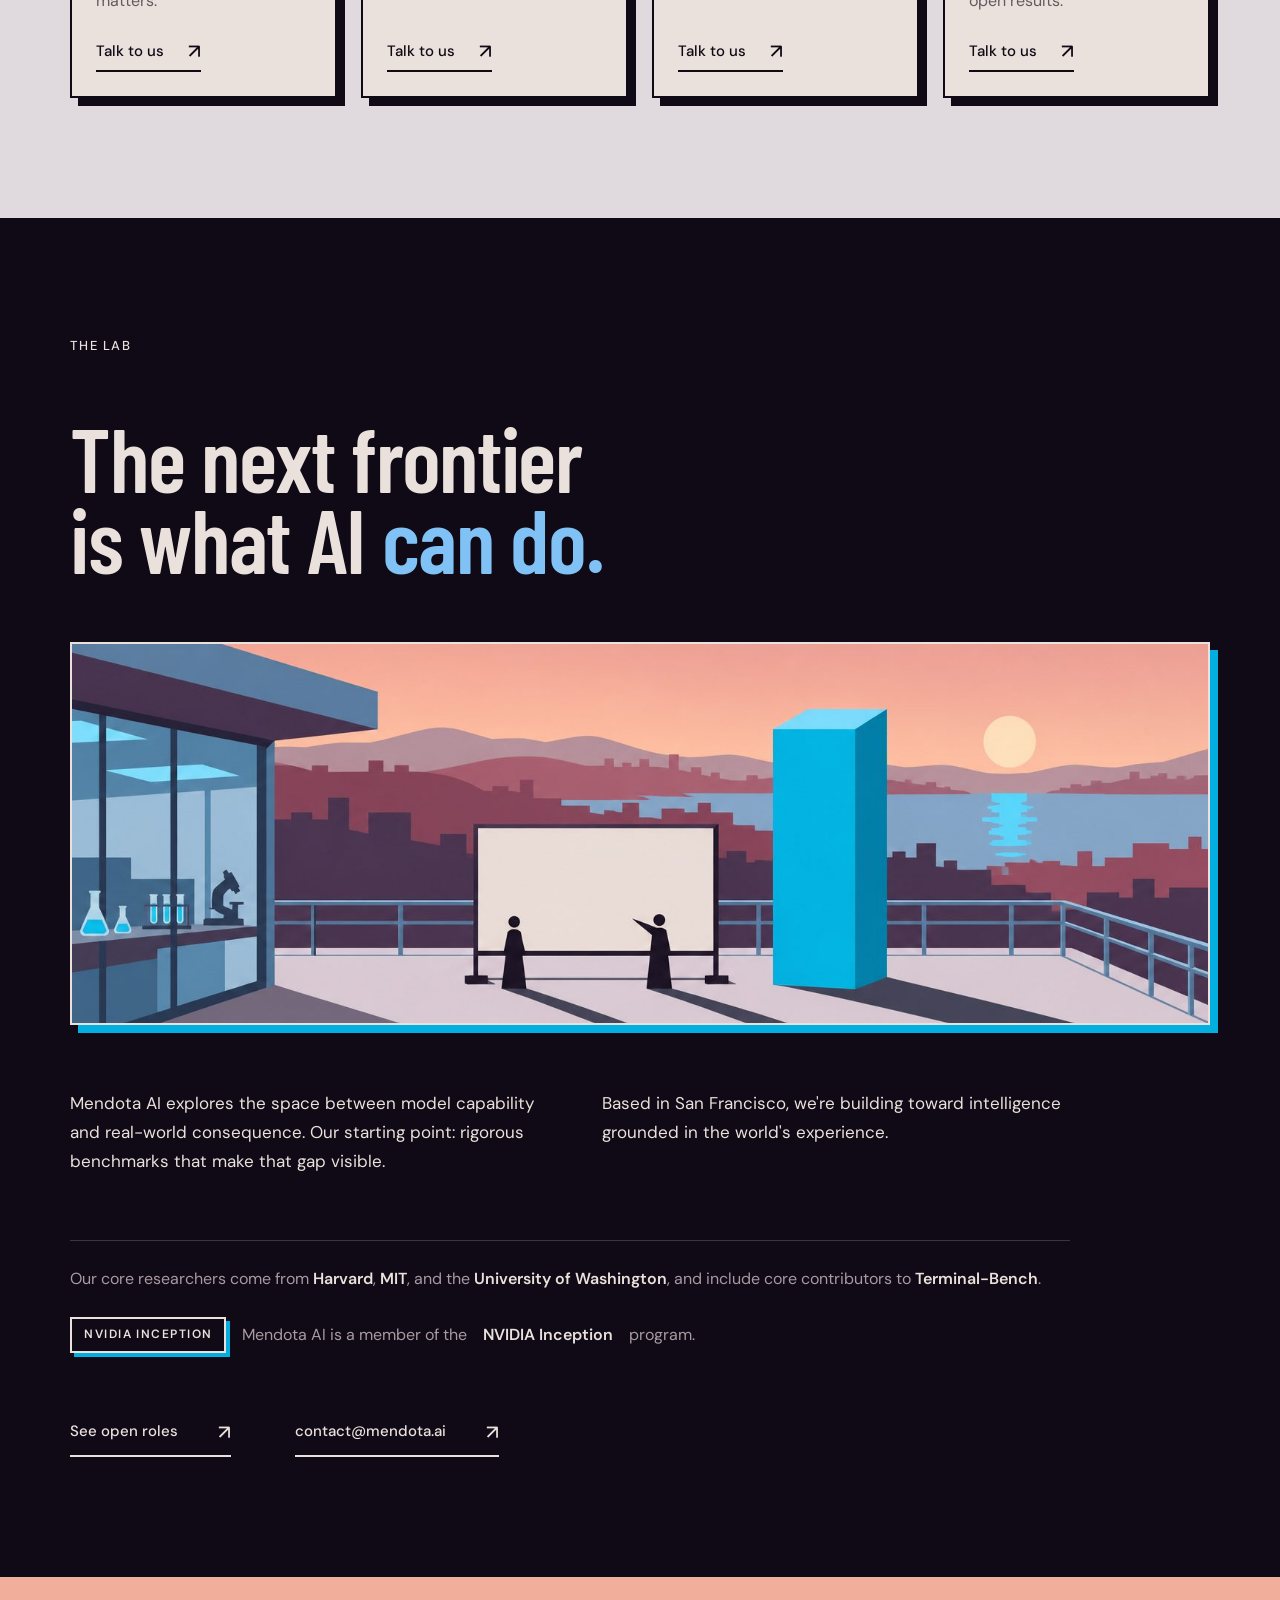
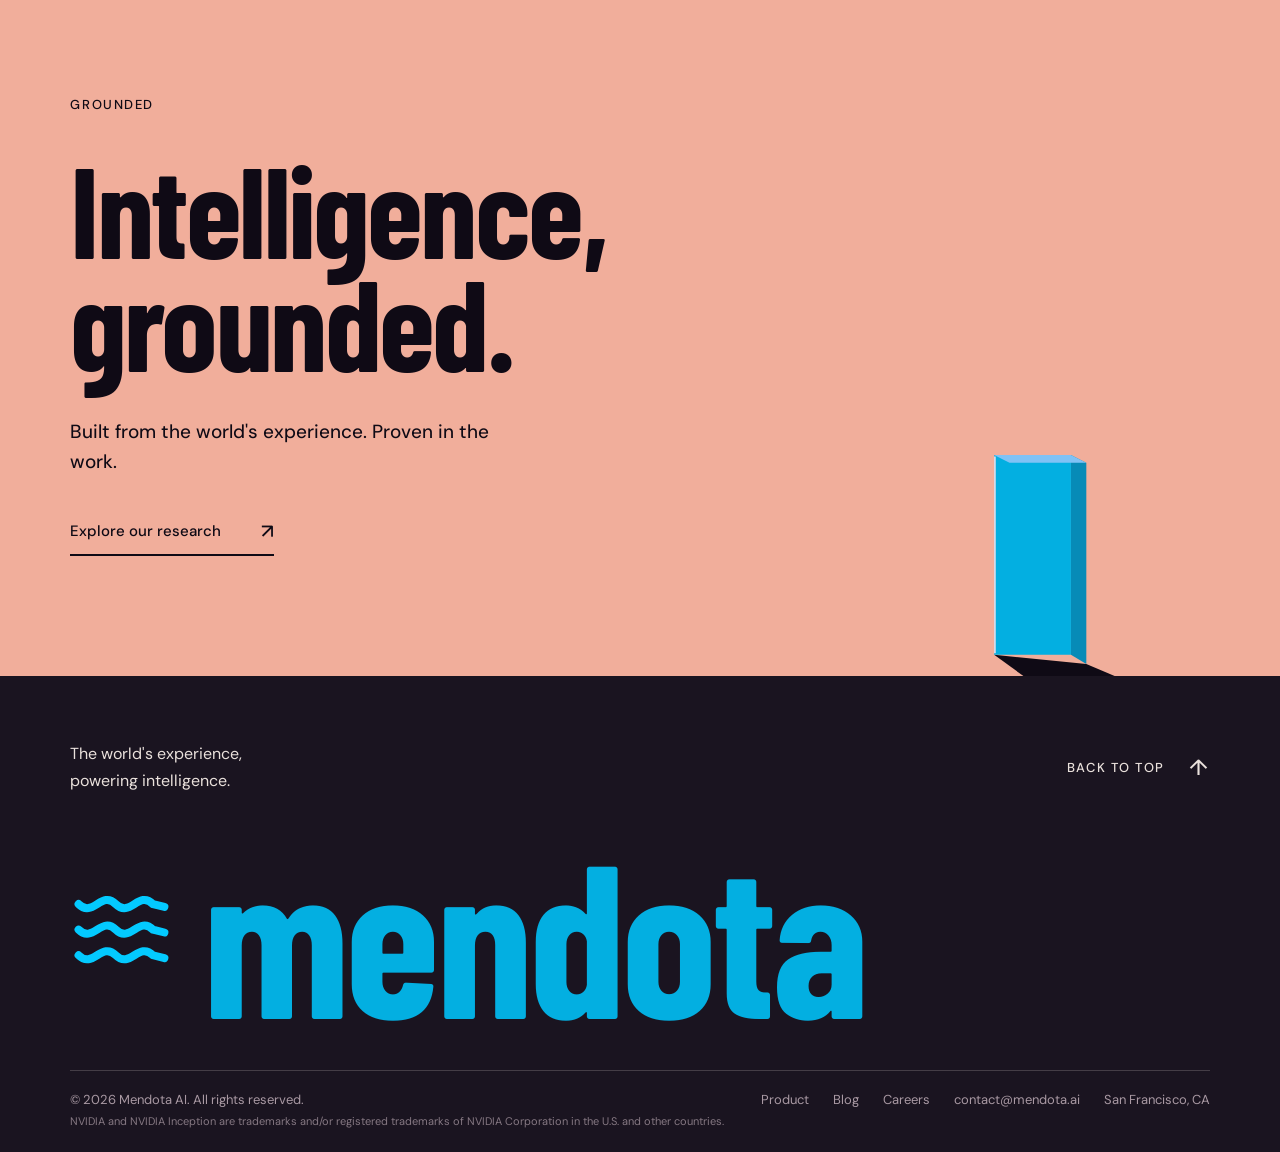
==== commit 0eac9964: "Home: note NVIDIA Inception membership in The Lab, with trademark notice Co-Authored-By: Claude Opus" ====
--- a/index.html
+++ b/index.html
@@ -11,7 +11,7 @@
   <meta name="twitter:card" content="summary_large_image"><meta name="twitter:image" content="https://mendota.ai/assets/img/og-home.jpg"><link rel="icon" href="logo.svg">
   <link rel="preconnect" href="https://fonts.googleapis.com"><link rel="preconnect" href="https://fonts.gstatic.com" crossorigin>
   <link href="https://fonts.googleapis.com/css2?family=Barlow+Condensed:wght@500;600;700&family=DM+Sans:wght@400;450;500;600&display=swap" rel="stylesheet">
-  <link rel="stylesheet" href="styles.css?v=dusk-14"><script src="script.js?v=dusk-1" defer></script>
+  <link rel="stylesheet" href="styles.css?v=dusk-15"><script src="script.js?v=dusk-1" defer></script>
 </head>
 <body>
 <a class="skip-link" href="#research">Skip to research</a>
@@ -223,6 +223,7 @@
       </div>
       <div style="max-width: 1000px; border-top: 1px solid var(--line); padding-top: var(--space-3);">
         <p style="margin: 0; font-size: 16px; line-height: 1.8; color: var(--slate);">Our core researchers come from <strong style="color: var(--void); font-weight: 600;">Harvard</strong>, <strong style="color: var(--void); font-weight: 600;">MIT</strong>, and the <strong style="color: var(--void); font-weight: 600;">University of Washington</strong>, and include core contributors to <strong style="color: var(--void); font-weight: 600;">Terminal-Bench</strong>.</p>
+        <p class="lab-inception"><span class="lab-inception-tag">NVIDIA Inception</span>Mendota AI is a member of the <strong>NVIDIA Inception</strong> program.</p>
       </div>
       <div class="link-row"><a class="md-text-link" href="careers/">See open roles <span aria-hidden="true">↗&#xFE0E;</span></a><a class="md-text-link" href="mailto:contact@mendota.ai">contact@mendota.ai <span aria-hidden="true">↗&#xFE0E;</span></a></div>
     </div>
@@ -251,7 +252,7 @@
         <a href="#top" style="display: inline-flex; align-items: center; gap: 24px; font-size: 13px; font-weight: 500; letter-spacing: .12em; text-transform: uppercase; text-decoration: none;">Back to top <span aria-hidden="true" style="font-size: 22px;">↑</span></a>
       </div>
       <a class="footer-mark" href="#top" aria-label="Mendota AI home" style="display: flex; align-items: center; gap: 30px; width: max-content; max-width: 100%; font-family: var(--font-display); font-size: clamp(80px, 17vw, 260px); line-height: .9; font-weight: 700; letter-spacing: -.02em; color: var(--blue); text-decoration: none;"><img src="logo.svg" alt="" width="36" height="32" style="width: clamp(44px, 8vw, 120px); height: auto; filter: brightness(0) saturate(100%) invert(63%) sepia(75%) saturate(2160%) hue-rotate(152deg) brightness(99%) contrast(104%);">mendota</a>
-      <div style="display: flex; flex-wrap: wrap; justify-content: space-between; gap: 16px; border-top: 1px solid #eae1dc33; padding-top: 20px; font-size: 13px; color: var(--slate-2);"><span>© 2026 Mendota AI. All rights reserved.</span><span class="footer-links"><a href="#product">Product</a><a href="blog/">Blog</a><a href="careers/">Careers</a><a href="mailto:contact@mendota.ai">contact@mendota.ai</a><span>San Francisco, CA</span></span></div>
+      <div style="display: flex; flex-wrap: wrap; justify-content: space-between; gap: 16px; border-top: 1px solid #eae1dc33; padding-top: 20px; font-size: 13px; color: var(--slate-2);"><span>© 2026 Mendota AI. All rights reserved. <span class="tm-note">NVIDIA and NVIDIA Inception are trademarks and/or registered trademarks of NVIDIA Corporation in the U.S. and other countries.</span></span><span class="footer-links"><a href="#product">Product</a><a href="blog/">Blog</a><a href="careers/">Careers</a><a href="mailto:contact@mendota.ai">contact@mendota.ai</a><span>San Francisco, CA</span></span></div>
     </div>
   </footer>
 
--- a/styles.css
+++ b/styles.css
@@ -376,3 +376,9 @@
 
 /* ---- headline: keep the boxed word from covering the line above ---- */
 .md-scene-copy h1 em,.page-hero h1 em{display:inline-block;line-height:.86;padding:.1em .08em .02em;margin-top:.1em}
+
+/* ---- NVIDIA Inception membership ---- */
+.lab-inception{margin:var(--space-3) 0 0;display:flex;flex-wrap:wrap;align-items:center;gap:12px 16px;font-size:16px;line-height:1.6;color:var(--slate)}
+.lab-inception strong{color:var(--void);font-weight:600}
+.lab-inception-tag{display:inline-block;padding:6px 12px;border:2px solid var(--void);box-shadow:4px 4px 0 var(--blue);font-size:12px;font-weight:600;letter-spacing:.12em;text-transform:uppercase;color:var(--void)}
+.tm-note{display:block;margin-top:6px;font-size:11px;opacity:.75}
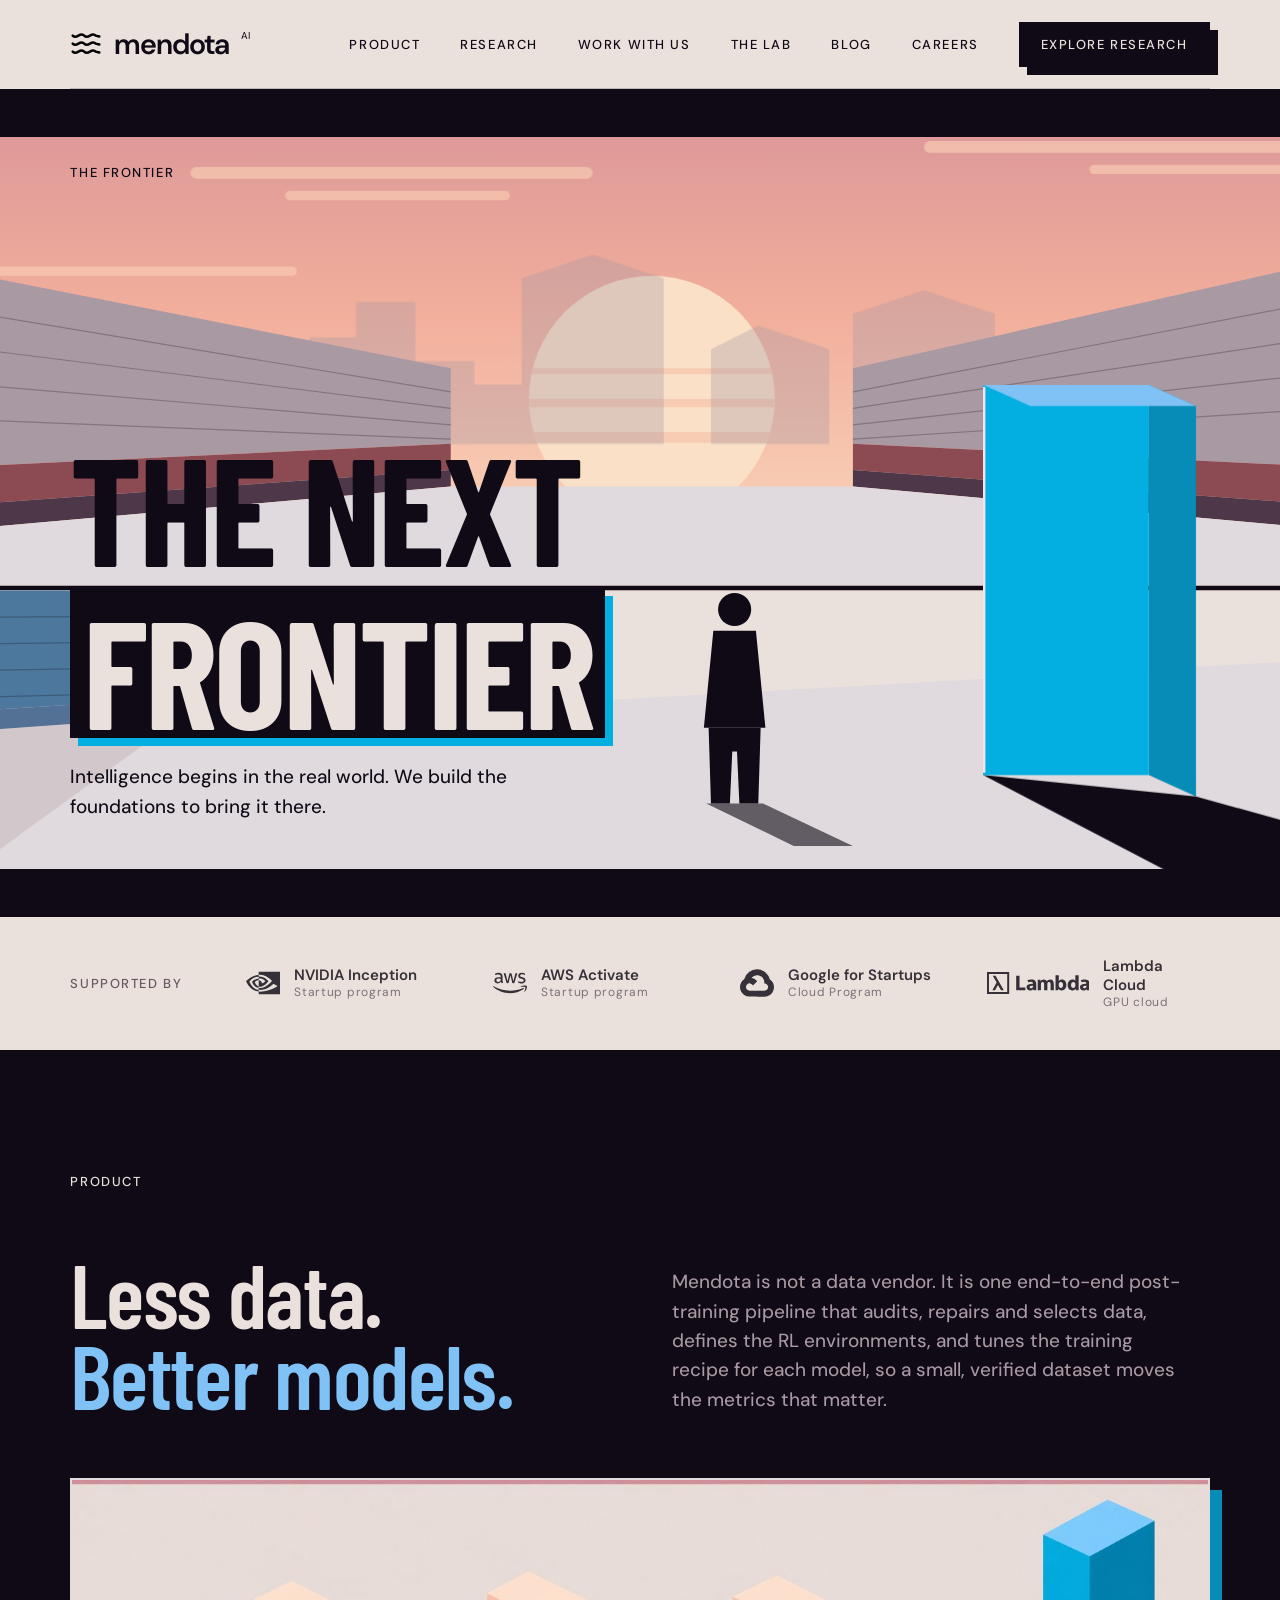
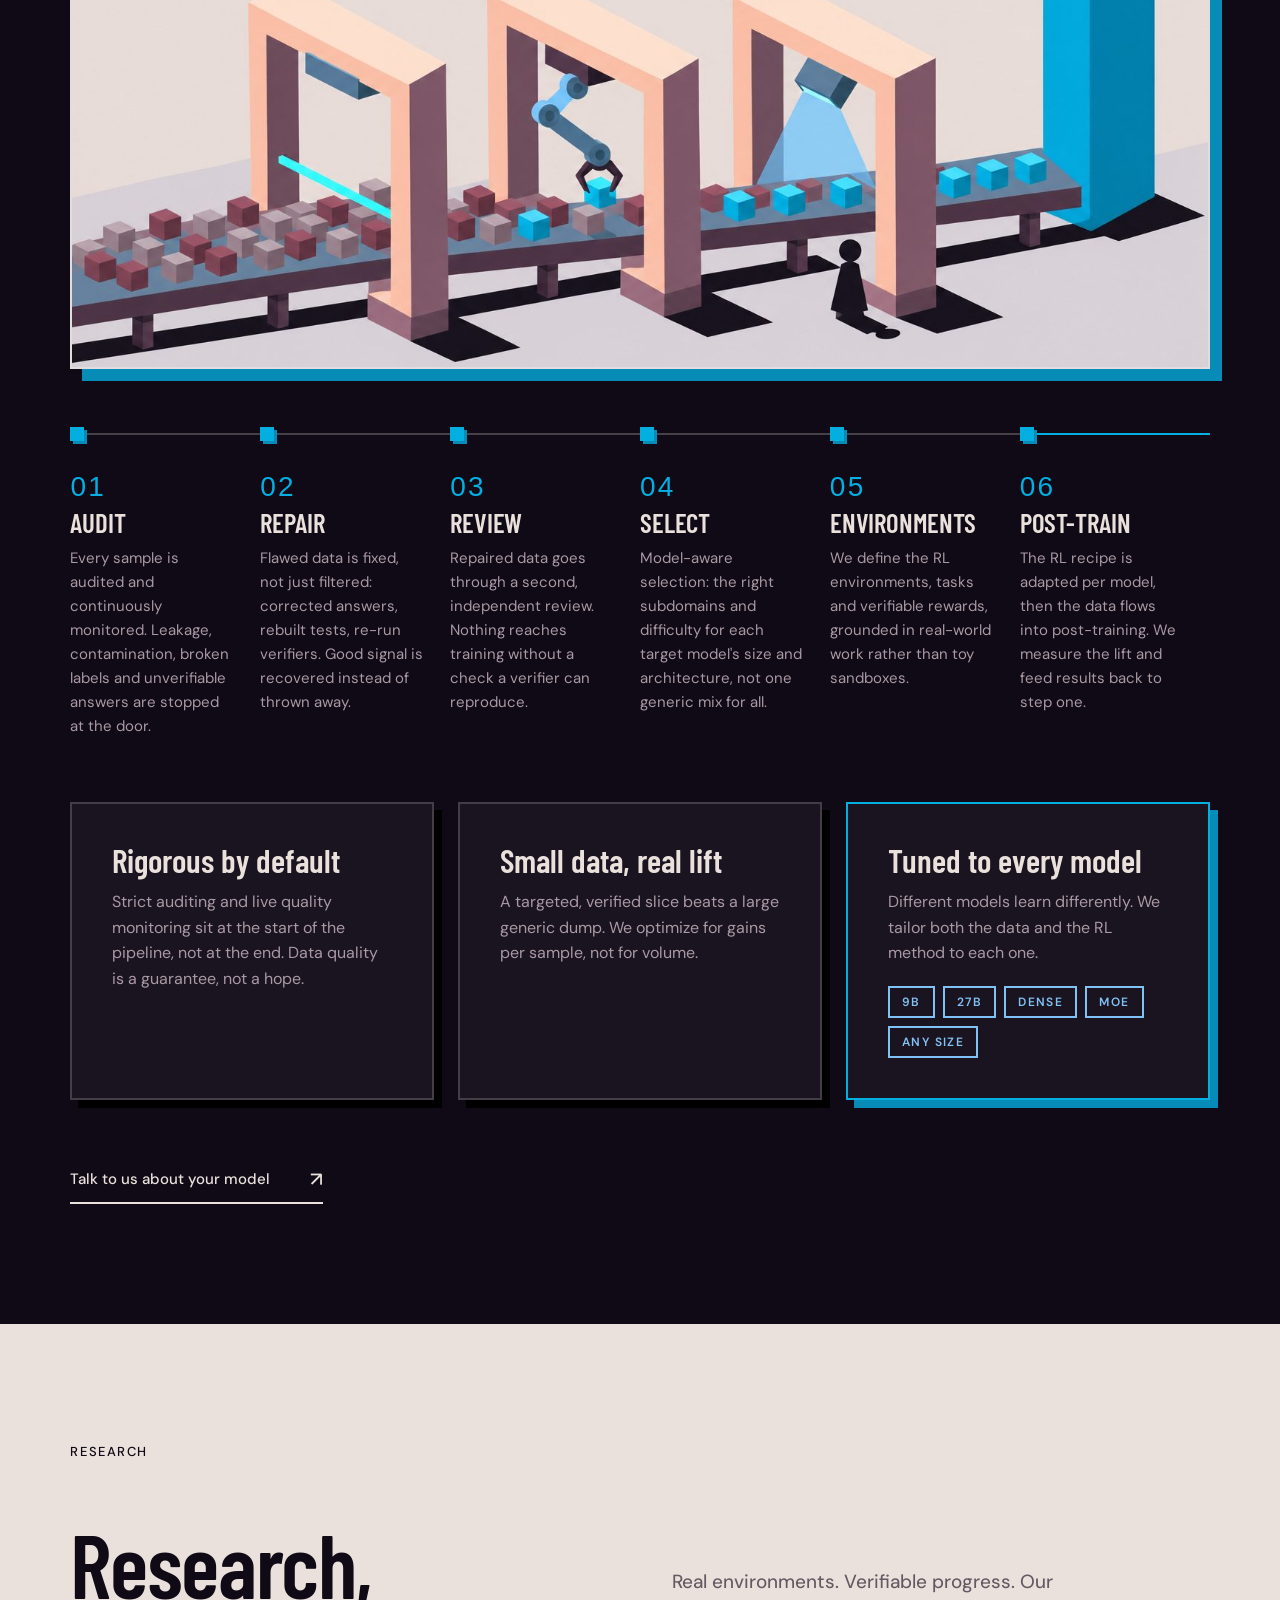
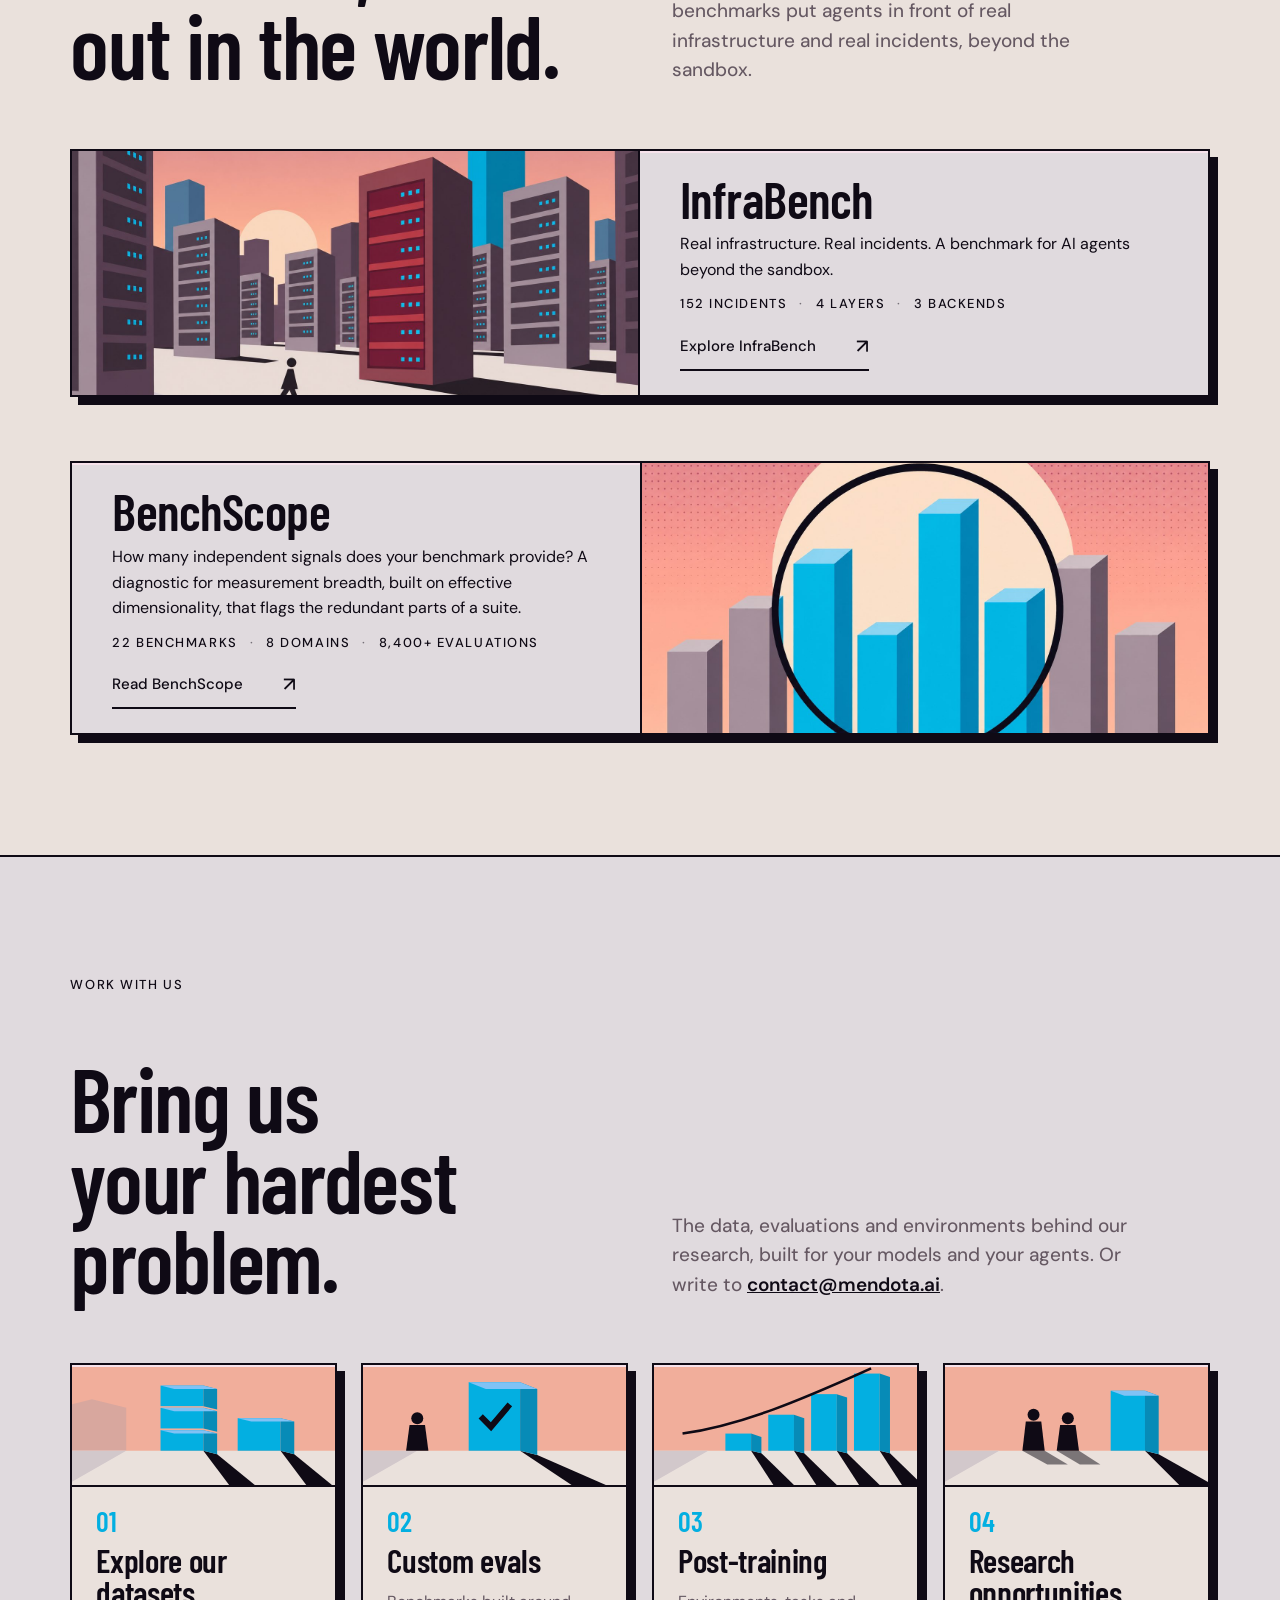
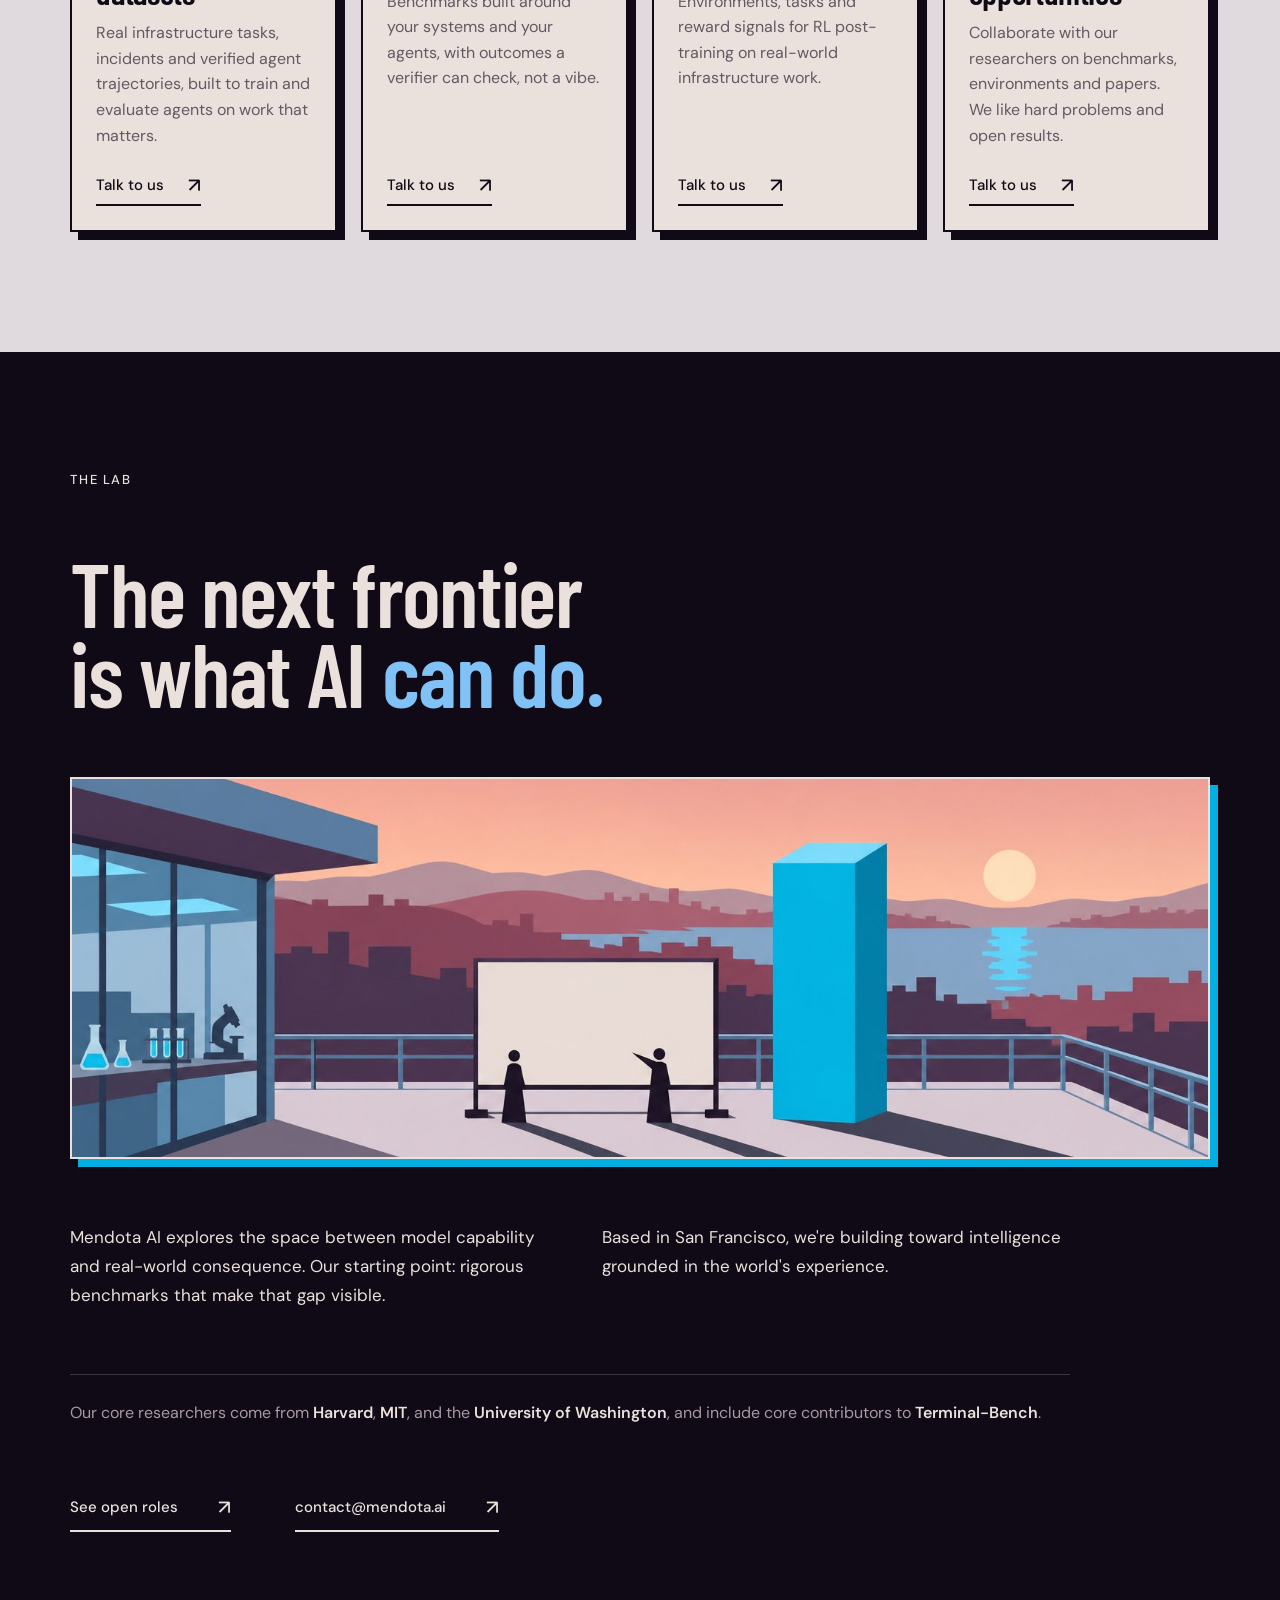
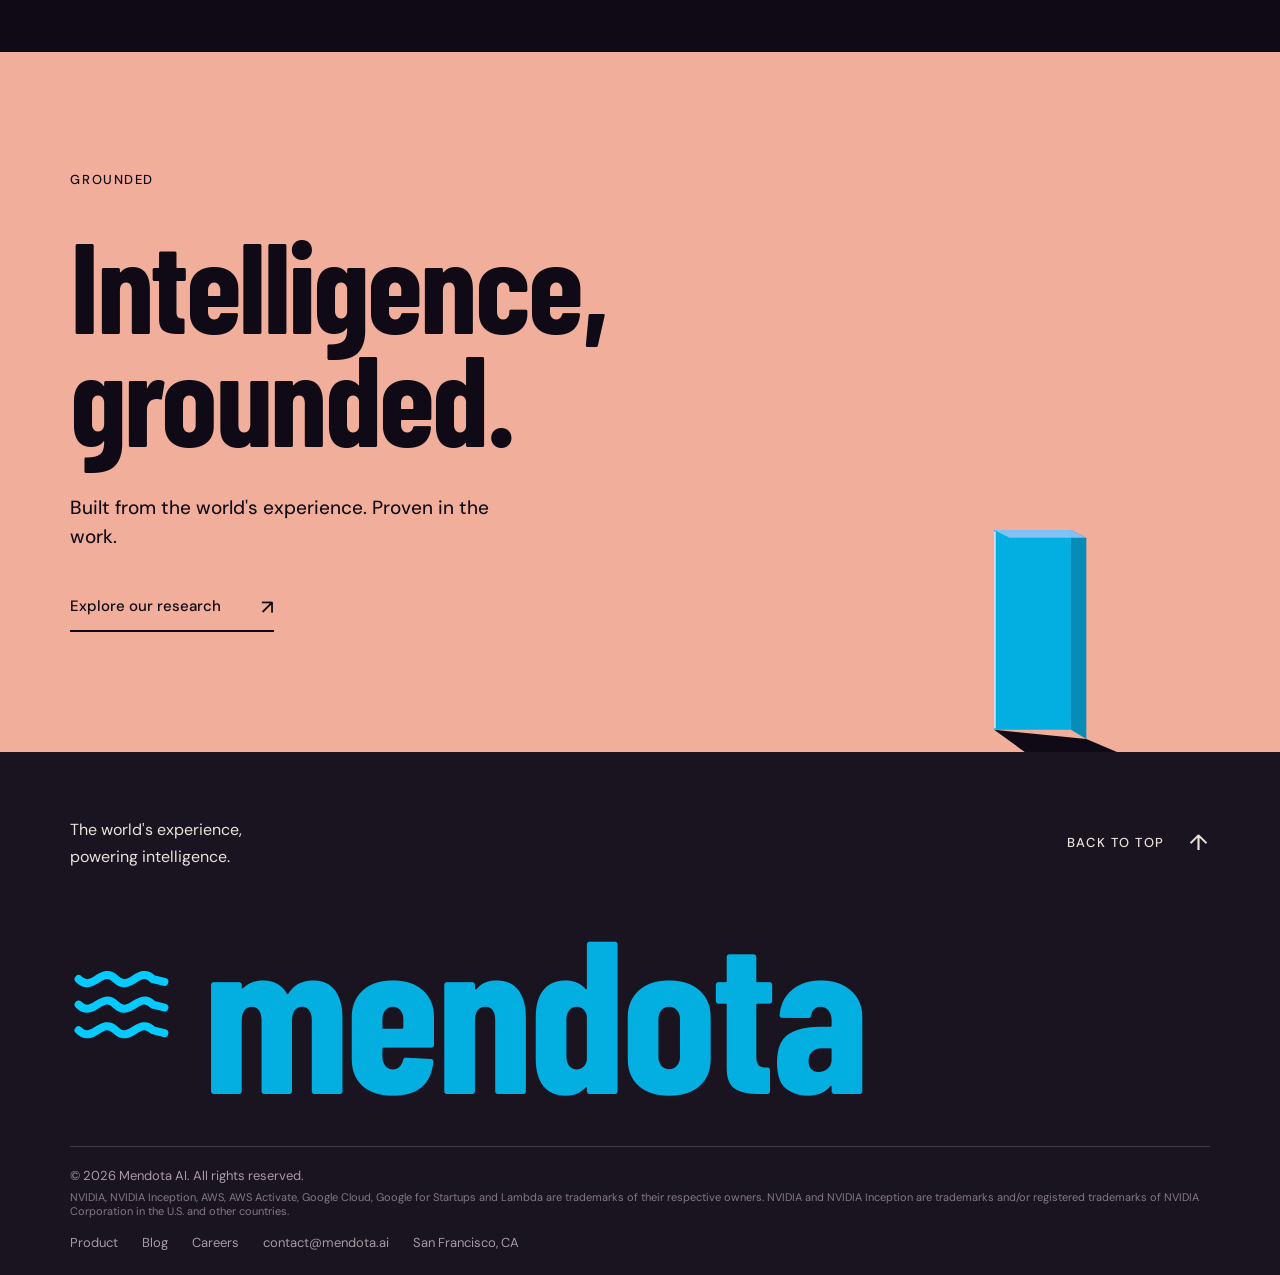
==== commit 6882274d: "Home: "Supported by" strip with NVIDIA Inception, AWS Activate, Google for Startups and Lambda Repla" ====
--- a/index.html
+++ b/index.html
@@ -11,7 +11,7 @@
   <meta name="twitter:card" content="summary_large_image"><meta name="twitter:image" content="https://mendota.ai/assets/img/og-home.jpg"><link rel="icon" href="logo.svg">
   <link rel="preconnect" href="https://fonts.googleapis.com"><link rel="preconnect" href="https://fonts.gstatic.com" crossorigin>
   <link href="https://fonts.googleapis.com/css2?family=Barlow+Condensed:wght@500;600;700&family=DM+Sans:wght@400;450;500;600&display=swap" rel="stylesheet">
-  <link rel="stylesheet" href="styles.css?v=dusk-15"><script src="script.js?v=dusk-1" defer></script>
+  <link rel="stylesheet" href="styles.css?v=dusk-16"><script src="script.js?v=dusk-1" defer></script>
 </head>
 <body>
 <a class="skip-link" href="#research">Skip to research</a>
@@ -80,6 +80,18 @@
     <div class="md-scene-copy"><h1>The next<br><em>frontier</em></h1><p>Intelligence begins in the real world. We build the foundations to bring it there.</p></div>
   </section>
 
+  <section class="backers" aria-labelledby="backers-title">
+    <div class="backers-wrap">
+      <h2 id="backers-title" class="backers-label">Supported by</h2>
+      <ul class="backers-list">
+        <li><svg class="bk-mark" viewBox="0 0 24 24" role="img" aria-label="NVIDIA"><path fill="currentColor" d="M8.948 8.798v-1.43a6.7 6.7 0 0 1 .424-.018c3.922-.124 6.493 3.374 6.493 3.374s-2.774 3.851-5.75 3.851c-.398 0-.787-.062-1.158-.185v-4.346c1.528.185 1.837.857 2.747 2.385l2.04-1.714s-1.492-1.952-4-1.952a6.016 6.016 0 0 0-.796.035m0-4.735v2.138l.424-.027c5.45-.185 9.01 4.47 9.01 4.47s-4.08 4.964-8.33 4.964c-.37 0-.733-.035-1.095-.097v1.325c.3.035.61.062.91.062 3.957 0 6.82-2.023 9.593-4.408.459.371 2.34 1.263 2.73 1.652-2.633 2.208-8.772 3.984-12.253 3.984-.335 0-.653-.018-.971-.053v1.864H24V4.063zm0 10.326v1.131c-3.657-.654-4.673-4.46-4.673-4.46s1.758-1.944 4.673-2.262v1.237H8.94c-1.528-.186-2.73 1.245-2.73 1.245s.68 2.412 2.739 3.11M2.456 10.9s2.164-3.197 6.5-3.533V6.201C4.153 6.59 0 10.653 0 10.653s2.35 6.802 8.948 7.42v-1.237c-4.84-.6-6.492-5.936-6.492-5.936z"/></svg><span class="bk-name"><b>NVIDIA Inception</b><small>Startup program</small></span></li>
+        <li><svg class="bk-mark" viewBox="0 0 24 24" role="img" aria-label="AWS"><path fill="currentColor" d="M6.763 10.036c0 .296.032.535.088.71.064.176.144.368.256.576.04.063.056.127.056.183 0 .08-.048.16-.152.24l-.503.335a.383.383 0 0 1-.208.072c-.08 0-.16-.04-.239-.112a2.47 2.47 0 0 1-.287-.375 6.18 6.18 0 0 1-.248-.471c-.622.734-1.405 1.101-2.347 1.101-.67 0-1.205-.191-1.596-.574-.391-.384-.59-.894-.59-1.533 0-.678.239-1.23.726-1.644.487-.415 1.133-.623 1.955-.623.272 0 .551.024.846.064.296.04.6.104.918.176v-.583c0-.607-.127-1.03-.375-1.277-.255-.248-.686-.367-1.3-.367-.28 0-.568.031-.863.103-.295.072-.583.16-.862.272a2.287 2.287 0 0 1-.28.104.488.488 0 0 1-.127.023c-.112 0-.168-.08-.168-.247v-.391c0-.128.016-.224.056-.28a.597.597 0 0 1 .224-.167c.279-.144.614-.264 1.005-.36a4.84 4.84 0 0 1 1.246-.151c.95 0 1.644.216 2.091.647.439.43.662 1.085.662 1.963v2.586zm-3.24 1.214c.263 0 .534-.048.822-.144.287-.096.543-.271.758-.51.128-.152.224-.32.272-.512.047-.191.08-.423.08-.694v-.335a6.66 6.66 0 0 0-.735-.136 6.02 6.02 0 0 0-.75-.048c-.535 0-.926.104-1.19.32-.263.215-.39.518-.39.917 0 .375.095.655.295.846.191.2.47.296.838.296zm6.41.862c-.144 0-.24-.024-.304-.08-.064-.048-.12-.16-.168-.311L7.586 5.55a1.398 1.398 0 0 1-.072-.32c0-.128.064-.2.191-.2h.783c.151 0 .255.025.31.08.065.048.113.16.16.312l1.342 5.284 1.245-5.284c.04-.16.088-.264.151-.312a.549.549 0 0 1 .32-.08h.638c.152 0 .256.025.32.08.063.048.12.16.151.312l1.261 5.348 1.381-5.348c.048-.16.104-.264.16-.312a.52.52 0 0 1 .311-.08h.743c.127 0 .2.065.2.2 0 .04-.009.08-.017.128a1.137 1.137 0 0 1-.056.2l-1.923 6.17c-.048.16-.104.263-.168.311a.51.51 0 0 1-.303.08h-.687c-.151 0-.255-.024-.32-.08-.063-.056-.119-.16-.15-.32l-1.238-5.148-1.23 5.14c-.04.16-.087.264-.15.32-.065.056-.177.08-.32.08zm10.256.215c-.415 0-.83-.048-1.229-.143-.399-.096-.71-.2-.918-.32-.128-.071-.215-.151-.247-.223a.563.563 0 0 1-.048-.224v-.407c0-.167.064-.247.183-.247.048 0 .096.008.144.024.048.016.12.048.2.08.271.12.566.215.878.279.319.064.63.096.95.096.502 0 .894-.088 1.165-.264a.86.86 0 0 0 .415-.758.777.777 0 0 0-.215-.559c-.144-.151-.416-.287-.807-.415l-1.157-.36c-.583-.183-1.014-.454-1.277-.813a1.902 1.902 0 0 1-.4-1.158c0-.335.073-.63.216-.886.144-.255.335-.479.575-.654.24-.184.51-.32.83-.415.32-.096.655-.136 1.006-.136.175 0 .359.008.535.032.183.024.35.056.518.088.16.04.312.08.455.127.144.048.256.096.336.144a.69.69 0 0 1 .24.2.43.43 0 0 1 .071.263v.375c0 .168-.064.256-.184.256a.83.83 0 0 1-.303-.096 3.652 3.652 0 0 0-1.532-.311c-.455 0-.815.071-1.062.223-.248.152-.375.383-.375.71 0 .224.08.416.24.567.159.152.454.304.877.44l1.134.358c.574.184.99.44 1.237.767.247.327.367.702.367 1.117 0 .343-.072.655-.207.926-.144.272-.336.511-.583.703-.248.2-.543.343-.886.447-.36.111-.734.167-1.142.167zM21.698 16.207c-2.626 1.94-6.442 2.969-9.722 2.969-4.598 0-8.74-1.7-11.87-4.526-.247-.223-.024-.527.272-.351 3.384 1.963 7.559 3.153 11.877 3.153 2.914 0 6.114-.607 9.06-1.852.439-.2.814.287.383.607zM22.792 14.961c-.336-.43-2.22-.207-3.074-.103-.255.032-.295-.192-.063-.36 1.5-1.053 3.967-.75 4.254-.399.287.36-.08 2.826-1.485 4.007-.215.184-.423.088-.327-.151.32-.79 1.03-2.57.695-2.994z"/></svg><span class="bk-name"><b>AWS Activate</b><small>Startup program</small></span></li>
+        <li><svg class="bk-mark" viewBox="0 0 24 24" role="img" aria-label="Google Cloud"><path fill="currentColor" d="M12.19 2.38a9.344 9.344 0 0 0-9.234 6.893c.053-.02-.055.013 0 0-3.875 2.551-3.922 8.11-.247 10.941l.006-.007-.007.03a6.717 6.717 0 0 0 4.077 1.356h5.173l.03.03h5.192c6.687.053 9.376-8.605 3.835-12.35a9.365 9.365 0 0 0-2.821-4.552l-.043.043.006-.05A9.344 9.344 0 0 0 12.19 2.38zm-.358 4.146c1.244-.04 2.518.368 3.486 1.15a5.186 5.186 0 0 1 1.862 4.078v.518c3.53-.07 3.53 5.262 0 5.193h-5.193l-.008.009v-.04H6.785a2.59 2.59 0 0 1-1.067-.23h.001a2.597 2.597 0 1 1 3.437-3.437l3.013-3.012A6.747 6.747 0 0 0 8.11 8.24c.018-.01.04-.026.054-.023a5.186 5.186 0 0 1 3.67-1.69z"/></svg><span class="bk-name"><b>Google for Startups</b><small>Cloud Program</small></span></li>
+        <li><svg class="bk-word" viewBox="0 0 196 42" role="img" aria-label="Lambda"><path fill="currentColor" d="M94.0212 22.9599C94.0212 18.203 91.8203 14.2378 84.9883 14.2378C81.263 14.2378 78.4559 15.2323 77.0335 16.0177L79.0685 19.6155C80.3952 19.0011 82.1689 18.545 83.8592 18.545C86.9978 18.545 87.5845 20.0716 87.5845 21.1483V22.3772C80.9565 22.3772 75.5663 23.9164 75.5663 29.1674C75.5663 32.3915 78.0351 35.3685 82.188 35.3685C84.6183 35.3685 86.7108 34.5007 88.0502 32.8918H88.178L88.5544 34.9188H94.0212V22.9662V22.9599ZM87.8017 26.089V27.5522C87.8017 27.9259 87.7568 28.2933 87.6738 28.6226C87.2594 29.9022 85.9581 30.9409 84.363 30.9409C82.9406 30.9409 81.4416 30.4975 81.4289 28.8824C81.448 26.317 84.2737 26.0826 87.7953 26.0826L87.8017 26.089Z"/><path fill="currentColor" d="M151.582 24.4359C151.627 18.2411 148.086 14.2316 143.263 14.2316C140.463 14.2316 138.364 15.3464 137.165 17.0819H137.082V6.26953H130.83V34.8872H135.972L136.22 32.0749H136.303C137.745 34.4692 140.01 35.3369 142.357 35.3369C146.97 35.3369 151.582 31.7012 151.582 24.4295V24.4359ZM140.877 30.3773C139.066 30.3773 137.624 29.0978 137.209 27.4066C137.126 27.0772 137.088 26.7035 137.088 26.2918V23.3211C137.088 22.9093 137.126 22.5356 137.209 22.1619C137.624 20.344 139.187 19.0645 140.877 19.0645C143.799 19.0645 145.203 21.5412 145.203 24.6829C145.203 28.3187 143.557 30.3837 140.877 30.3837V30.3773Z"/><path fill="currentColor" d="M196 22.9599C196 18.203 193.793 14.2378 186.967 14.2378C183.241 14.2378 180.435 15.2323 179.012 16.0177L181.047 19.6155C182.374 19.0011 184.147 18.545 185.838 18.545C188.977 18.545 189.563 20.0716 189.563 21.1483V22.3772C182.935 22.3772 177.545 23.9164 177.545 29.1674C177.545 32.3915 180.02 35.3685 184.166 35.3685C186.597 35.3685 188.689 34.5007 190.029 32.8918H190.156L190.533 34.9188H196V22.9662V22.9599ZM189.786 27.5522C189.786 27.9259 189.742 28.2933 189.659 28.6226C189.238 29.9022 187.943 30.9409 186.348 30.9409C184.925 30.9409 183.426 30.4975 183.42 28.8824C183.433 26.317 186.265 26.0826 189.78 26.0826V27.5522H189.786Z"/><path fill="currentColor" d="M168.639 6.26367V16.506H168.556C167.638 15.0998 165.673 14.232 163.172 14.232C158.292 14.232 153.993 18.1655 154.031 24.9874C154.031 31.2709 157.909 35.3627 162.751 35.3627C165.379 35.3627 167.842 34.2036 169.137 31.9296H169.22L169.513 34.9067H174.974V6.26367H168.639ZM168.633 25.8995C168.633 26.4379 168.588 26.894 168.467 27.35C168.091 29.1299 166.63 30.3651 164.792 30.3651C162.164 30.3651 160.455 28.2178 160.455 24.7847C160.455 21.5986 161.96 19.0397 164.837 19.0397C166.796 19.0397 168.174 20.4458 168.55 22.1434C168.594 22.4727 168.633 22.9288 168.633 23.2582V25.9059V25.8995Z"/><path fill="currentColor" d="M120.737 14.2378C119.231 14.2378 117.981 14.5672 116.859 15.2323C115.895 15.815 114.983 16.6384 114.23 17.6709H114.147C113.274 15.5616 111.187 14.2378 108.559 14.2378C105.05 14.2378 103.258 16.138 102.384 17.4239H102.257L101.963 14.6939H96.7897V34.9125H102.965V23.131C102.965 22.6369 103.009 22.0605 103.213 21.5601C103.59 20.5276 104.547 19.2861 106.174 19.2861C108.176 19.2861 109.095 21.0217 109.095 23.587V34.9188H115.27V23.0929C115.27 22.5989 115.353 21.9338 115.519 21.4841C115.934 20.2869 116.98 19.2925 118.441 19.2925C120.482 19.2925 121.445 20.99 121.445 23.9227V34.9188H127.621V23.0106C127.621 16.9741 124.66 14.2441 120.737 14.2441V14.2378Z"/><path fill="currentColor" d="M62.0867 29.6105H73.2697V34.9059H55.7013V7.03564H62.0867V29.6105Z"/><path fill="currentColor" d="M10.9895 7.3167L18.3554 20.1225L10.1598 34.9527L15.4345 34.9485L20.8954 24.8307L26.7119 34.9527H32.0881L16.3658 7.3125L10.9895 7.3167Z"/><path fill="currentColor" d="M0 0V42H42.3326V0H0ZM38.5946 38.3025H3.73797V3.6975H38.5946V38.3025Z"/></svg><span class="bk-name"><b>Lambda Cloud</b><small>GPU cloud</small></span></li>
+      </ul>
+    </div>
+  </section>
+
   <section class="pf" id="product" aria-labelledby="product-title">
     <div class="pf-wrap">
       <span class="md-chapter"><span class="md-chapter-title" style="border-left: 0; padding-left: 0;">Product</span></span>
@@ -223,7 +235,6 @@
       </div>
       <div style="max-width: 1000px; border-top: 1px solid var(--line); padding-top: var(--space-3);">
         <p style="margin: 0; font-size: 16px; line-height: 1.8; color: var(--slate);">Our core researchers come from <strong style="color: var(--void); font-weight: 600;">Harvard</strong>, <strong style="color: var(--void); font-weight: 600;">MIT</strong>, and the <strong style="color: var(--void); font-weight: 600;">University of Washington</strong>, and include core contributors to <strong style="color: var(--void); font-weight: 600;">Terminal-Bench</strong>.</p>
-        <p class="lab-inception"><span class="lab-inception-tag">NVIDIA Inception</span>Mendota AI is a member of the <strong>NVIDIA Inception</strong> program.</p>
       </div>
       <div class="link-row"><a class="md-text-link" href="careers/">See open roles <span aria-hidden="true">↗&#xFE0E;</span></a><a class="md-text-link" href="mailto:contact@mendota.ai">contact@mendota.ai <span aria-hidden="true">↗&#xFE0E;</span></a></div>
     </div>
@@ -252,7 +263,7 @@
         <a href="#top" style="display: inline-flex; align-items: center; gap: 24px; font-size: 13px; font-weight: 500; letter-spacing: .12em; text-transform: uppercase; text-decoration: none;">Back to top <span aria-hidden="true" style="font-size: 22px;">↑</span></a>
       </div>
       <a class="footer-mark" href="#top" aria-label="Mendota AI home" style="display: flex; align-items: center; gap: 30px; width: max-content; max-width: 100%; font-family: var(--font-display); font-size: clamp(80px, 17vw, 260px); line-height: .9; font-weight: 700; letter-spacing: -.02em; color: var(--blue); text-decoration: none;"><img src="logo.svg" alt="" width="36" height="32" style="width: clamp(44px, 8vw, 120px); height: auto; filter: brightness(0) saturate(100%) invert(63%) sepia(75%) saturate(2160%) hue-rotate(152deg) brightness(99%) contrast(104%);">mendota</a>
-      <div style="display: flex; flex-wrap: wrap; justify-content: space-between; gap: 16px; border-top: 1px solid #eae1dc33; padding-top: 20px; font-size: 13px; color: var(--slate-2);"><span>© 2026 Mendota AI. All rights reserved. <span class="tm-note">NVIDIA and NVIDIA Inception are trademarks and/or registered trademarks of NVIDIA Corporation in the U.S. and other countries.</span></span><span class="footer-links"><a href="#product">Product</a><a href="blog/">Blog</a><a href="careers/">Careers</a><a href="mailto:contact@mendota.ai">contact@mendota.ai</a><span>San Francisco, CA</span></span></div>
+      <div style="display: flex; flex-wrap: wrap; justify-content: space-between; gap: 16px; border-top: 1px solid #eae1dc33; padding-top: 20px; font-size: 13px; color: var(--slate-2);"><span>© 2026 Mendota AI. All rights reserved. <span class="tm-note">NVIDIA, NVIDIA Inception, AWS, AWS Activate, Google Cloud, Google for Startups and Lambda are trademarks of their respective owners. NVIDIA and NVIDIA Inception are trademarks and/or registered trademarks of NVIDIA Corporation in the U.S. and other countries.</span></span><span class="footer-links"><a href="#product">Product</a><a href="blog/">Blog</a><a href="careers/">Careers</a><a href="mailto:contact@mendota.ai">contact@mendota.ai</a><span>San Francisco, CA</span></span></div>
     </div>
   </footer>
 
--- a/styles.css
+++ b/styles.css
@@ -378,7 +378,19 @@
 .md-scene-copy h1 em,.page-hero h1 em{display:inline-block;line-height:.86;padding:.1em .08em .02em;margin-top:.1em}
 
 /* ---- NVIDIA Inception membership ---- */
-.lab-inception{margin:var(--space-3) 0 0;display:flex;flex-wrap:wrap;align-items:center;gap:12px 16px;font-size:16px;line-height:1.6;color:var(--slate)}
-.lab-inception strong{color:var(--void);font-weight:600}
-.lab-inception-tag{display:inline-block;padding:6px 12px;border:2px solid var(--void);box-shadow:4px 4px 0 var(--blue);font-size:12px;font-weight:600;letter-spacing:.12em;text-transform:uppercase;color:var(--void)}
 .tm-note{display:block;margin-top:6px;font-size:11px;opacity:.75}
+
+/* ---- supported by ---- */
+.backers{padding:var(--space-4) var(--gutter);background:var(--bone);border-bottom:2px solid var(--line-strong)}
+.backers-wrap{max-width:1600px;margin:0 auto;display:grid;grid-template-columns:auto minmax(0,1fr);align-items:center;gap:var(--space-3) var(--space-5)}
+.backers-label{margin:0;font-family:var(--font-sans);font-size:13px;font-weight:500;letter-spacing:.12em;text-transform:uppercase;color:var(--slate)}
+.backers-list{list-style:none;margin:0;padding:0;display:grid;grid-template-columns:repeat(4,minmax(0,1fr));gap:var(--space-3)}
+.backers-list li{display:flex;align-items:center;gap:14px;color:var(--void);opacity:.82;transition:opacity .15s}
+.backers-list li:hover{opacity:1}
+.bk-mark{width:34px;height:34px;flex:none}
+.bk-word{height:22px;width:auto;flex:none}
+.bk-name{display:flex;flex-direction:column;line-height:1.25}
+.bk-name b{font-size:15px;font-weight:600}
+.bk-name small{font-size:12px;letter-spacing:.06em;color:var(--slate)}
+@media(max-width:1100px){.backers-wrap{grid-template-columns:1fr}.backers-list{grid-template-columns:repeat(2,minmax(0,1fr))}}
+@media(max-width:480px){.backers-list{grid-template-columns:1fr}}
